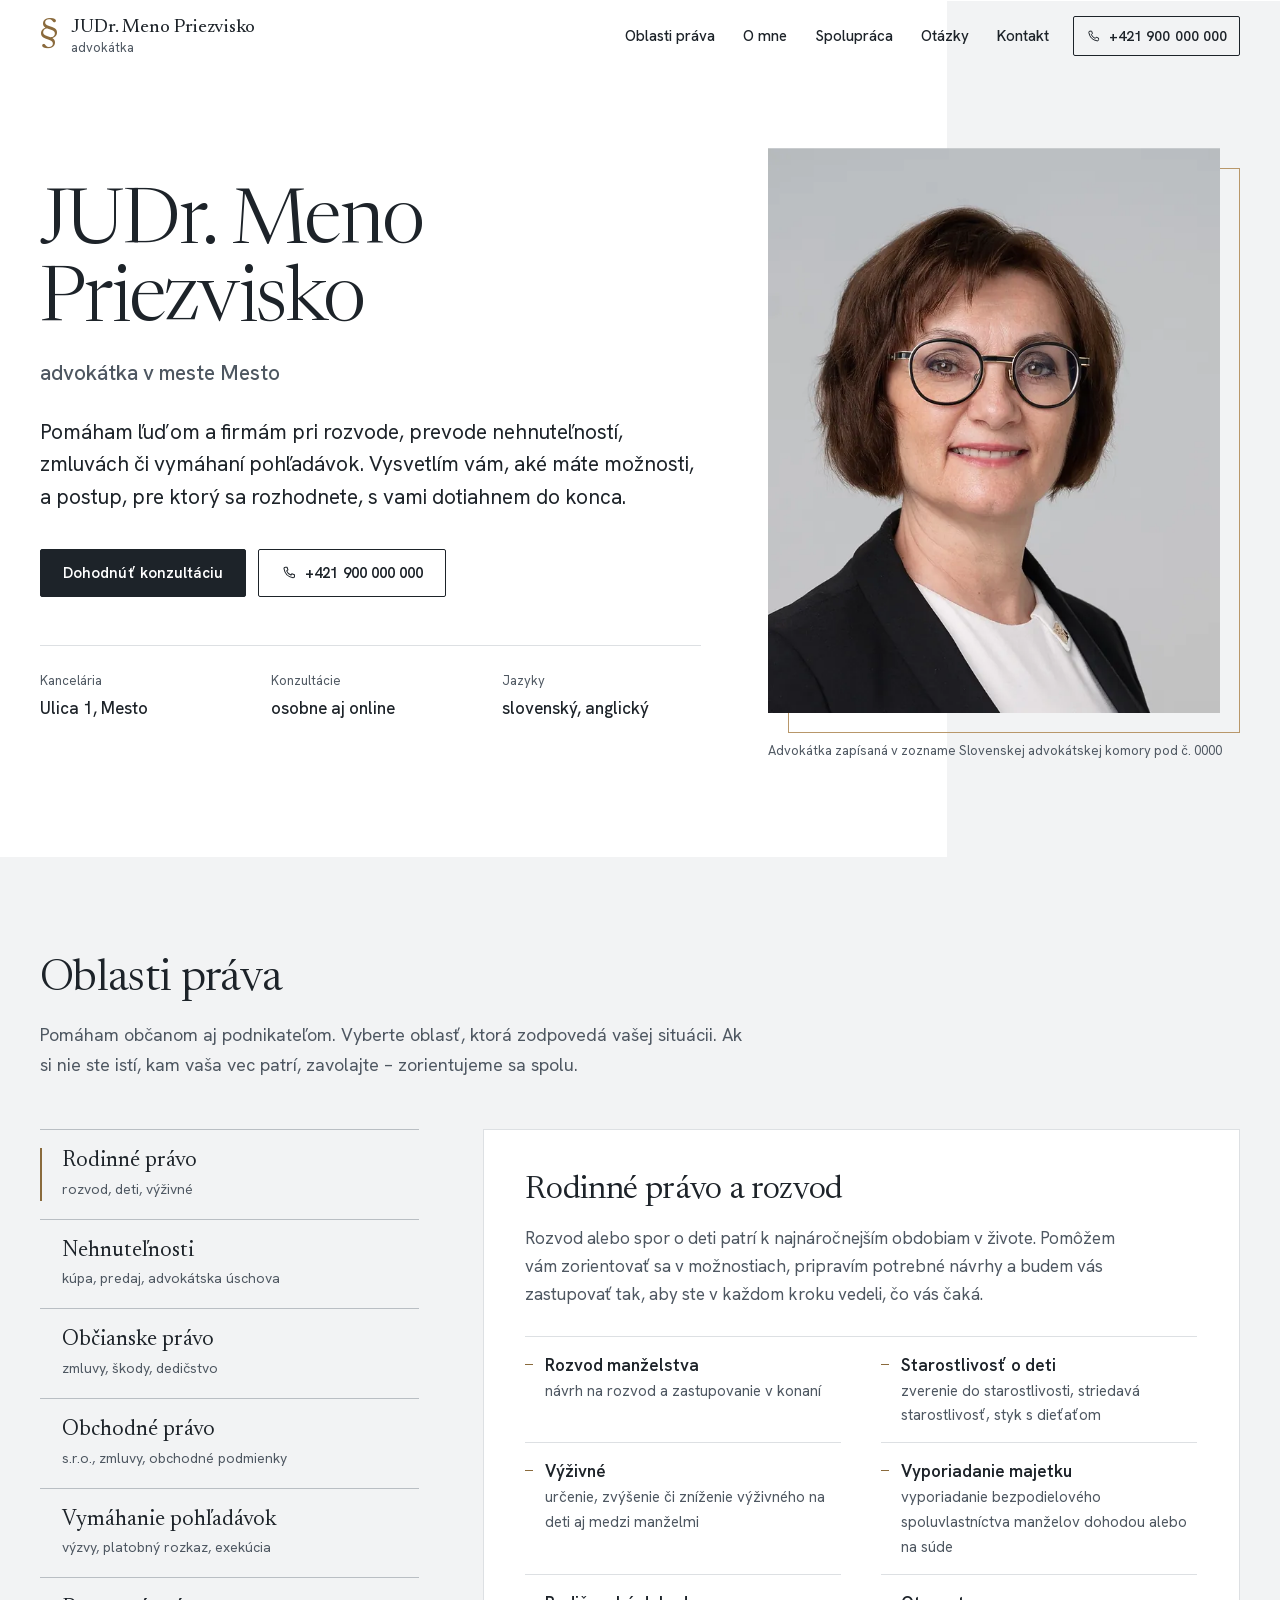
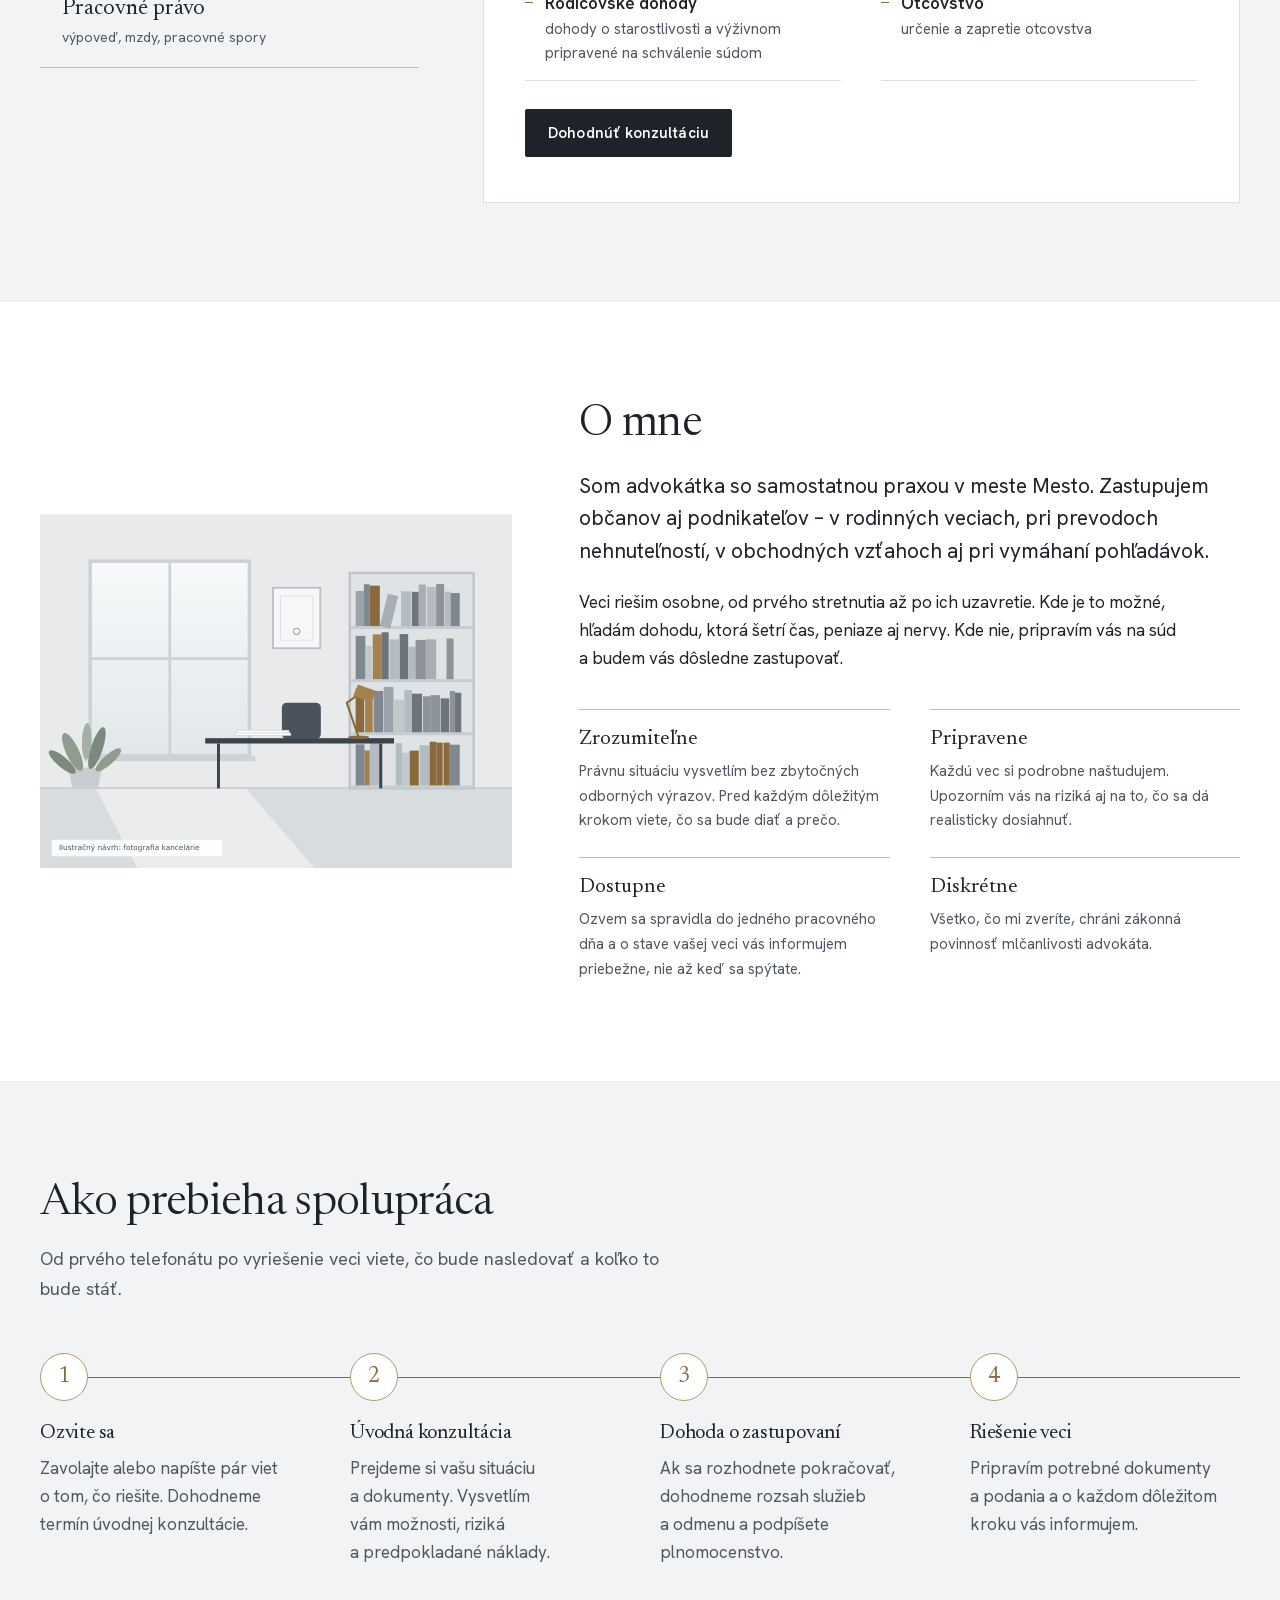
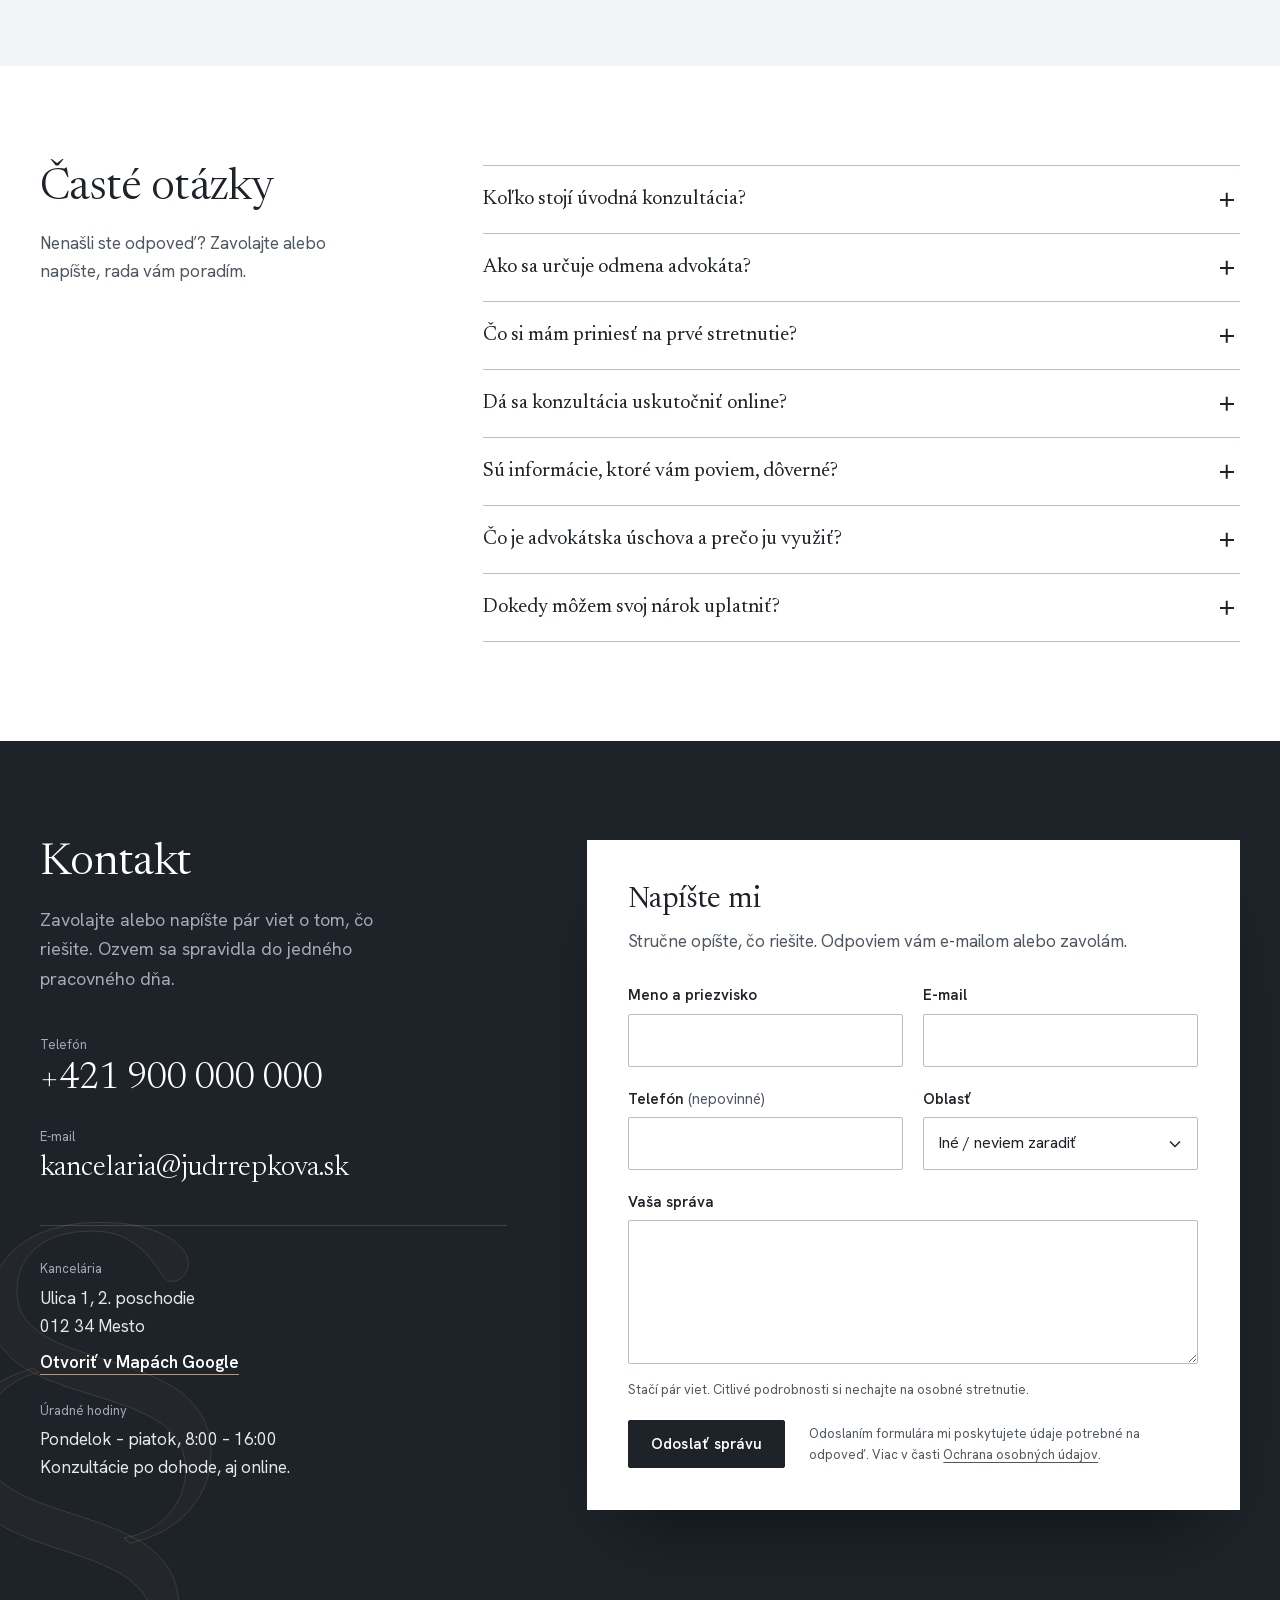
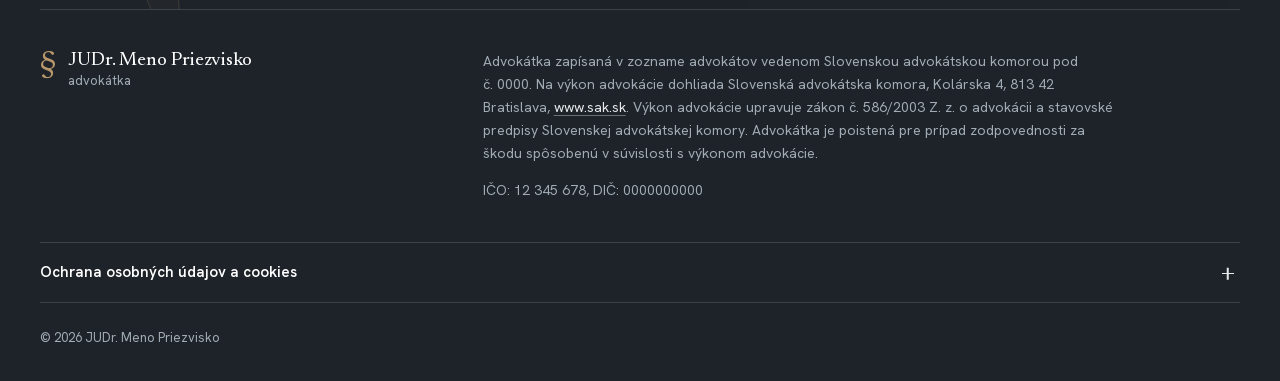
==== index.html @ 543c474c "Add files via upload" ====
<!doctype html>
<html lang="sk">
<head>
<meta charset="utf-8">
<meta name="viewport" content="width=device-width, initial-scale=1, viewport-fit=cover">

<!-- SEO: názov stránky v prehliadači a vo výsledkoch Google (do ~60 znakov) -->
<title>Advokátka Mesto – advokátska kancelária JUDr. Meno Priezvisko</title>
<!-- SEO: popis vo výsledkoch vyhľadávania (do ~155 znakov) -->
<meta name="description" content="Advokátka JUDr. Meno Priezvisko, Mesto: rodinné a občianske právo, nehnuteľnosti, obchodné a pracovné právo, vymáhanie pohľadávok. Konzultácie aj online.">
<meta name="robots" content="index, follow, max-image-preview:large">
<link rel="canonical" href="https://www.judrrepkova.sk/">

<!-- Zdieľanie na sociálnych sieťach -->
<meta property="og:type" content="website">
<meta property="og:locale" content="sk_SK">
<meta property="og:site_name" content="JUDr. Meno Priezvisko, advokátka">
<meta property="og:title" content="Advokátka Mesto – advokátska kancelária JUDr. Meno Priezvisko">
<meta property="og:description" content="Advokátka JUDr. Meno Priezvisko, Mesto: rodinné a občianske právo, nehnuteľnosti, obchodné a pracovné právo, vymáhanie pohľadávok. Konzultácie aj online.">
<meta property="og:url" content="https://www.judrrepkova.sk/">
<meta property="og:image" content="https://www.judrrepkova.sk/assets/img/og-image.jpg">
<meta property="og:image:width" content="1200">
<meta property="og:image:height" content="630">
<meta property="og:image:alt" content="JUDr. Meno Priezvisko, advokátka">
<meta name="twitter:card" content="summary_large_image">

<meta name="theme-color" content="#ffffff">
<link rel="icon" href="favicon.ico" sizes="32x32">
<link rel="icon" href="favicon.svg" type="image/svg+xml">
<link rel="apple-touch-icon" href="apple-touch-icon.png">
<link rel="manifest" href="site.webmanifest">
<link rel="preload" href="assets/fonts/newsreader-var.woff2" as="font" type="font/woff2" crossorigin>
<link rel="preload" href="assets/fonts/hanken-grotesk-var.woff2" as="font" type="font/woff2" crossorigin>
<link rel="stylesheet" href="assets/css/style.css?v=3">
<script>document.documentElement.classList.add('js');</script>
<!-- Meranie (Google Tag Manager) a súhlas s cookies – ID kontajnera sa nastavuje v assets/js/consent.js -->
<script src="assets/js/consent.js?v=3"></script>
<script type="application/ld+json">
{
  "@context": "https://schema.org",
  "@graph": [
    {
      "@type": "LegalService",
      "@id": "https://www.judrrepkova.sk/#kancelaria",
      "name": "Advokátska kancelária JUDr. Meno Priezvisko",
      "url": "https://www.judrrepkova.sk/",
      "image": "https://www.judrrepkova.sk/assets/img/advokatka-portret-960.jpg",
      "logo": "https://www.judrrepkova.sk/assets/img/icon-512.png",
      "telephone": "+421900000000",
      "email": "kancelaria@judrrepkova.sk",
      "address": {
        "@type": "PostalAddress",
        "streetAddress": "Ulica 1",
        "postalCode": "012 34",
        "addressLocality": "Mesto",
        "addressCountry": "SK"
      },
      "areaServed": {
        "@type": "City",
        "name": "Mesto"
      },
      "openingHoursSpecification": [
        {
          "@type": "OpeningHoursSpecification",
          "dayOfWeek": [
            "Monday",
            "Tuesday",
            "Wednesday",
            "Thursday",
            "Friday"
          ],
          "opens": "08:00",
          "closes": "16:00"
        }
      ],
      "knowsLanguage": [
        "sk",
        "en"
      ],
      "founder": {
        "@id": "https://www.judrrepkova.sk/#advokatka"
      },
      "hasOfferCatalog": {
        "@type": "OfferCatalog",
        "name": "Oblasti práva",
        "itemListElement": [
          {
            "@type": "Offer",
            "itemOffered": {
              "@type": "Service",
              "name": "Rodinné právo a rozvod",
              "url": "https://www.judrrepkova.sk/#rodinne-pravo",
              "description": "Rozvod, starostlivosť o deti, výživné a vyporiadanie spoločného majetku manželov."
            }
          },
          {
            "@type": "Offer",
            "itemOffered": {
              "@type": "Service",
              "name": "Nehnuteľnosti a prevod vlastníctva",
              "url": "https://www.judrrepkova.sk/#nehnutelnosti",
              "description": "Kúpne a darovacie zmluvy, advokátska úschova a vklad do katastra."
            }
          },
          {
            "@type": "Offer",
            "itemOffered": {
              "@type": "Service",
              "name": "Občianske právo a zmluvy",
              "url": "https://www.judrrepkova.sk/#obcianske-pravo",
              "description": "Zmluvy, náhrada škody, dedičstvo, spotrebiteľské a susedské spory."
            }
          },
          {
            "@type": "Offer",
            "itemOffered": {
              "@type": "Service",
              "name": "Obchodné právo a obchodné spoločnosti",
              "url": "https://www.judrrepkova.sk/#obchodne-pravo",
              "description": "Založenie a zmeny s.r.o., obchodné zmluvy a obchodné podmienky."
            }
          },
          {
            "@type": "Offer",
            "itemOffered": {
              "@type": "Service",
              "name": "Vymáhanie pohľadávok",
              "url": "https://www.judrrepkova.sk/#vymahanie-pohladavok",
              "description": "Predžalobné výzvy, platobný rozkaz, exekúcia a konkurz."
            }
          },
          {
            "@type": "Offer",
            "itemOffered": {
              "@type": "Service",
              "name": "Pracovné právo",
              "url": "https://www.judrrepkova.sk/#pracovne-pravo",
              "description": "Pracovné zmluvy, výpoveď, mzdové nároky a pracovné spory."
            }
          }
        ]
      }
    },
    {
      "@type": "Person",
      "@id": "https://www.judrrepkova.sk/#advokatka",
      "name": "Meno Priezvisko",
      "honorificPrefix": "JUDr.",
      "jobTitle": "advokátka",
      "image": "https://www.judrrepkova.sk/assets/img/advokatka-portret-960.jpg",
      "url": "https://www.judrrepkova.sk/#o-mne",
      "worksFor": {
        "@id": "https://www.judrrepkova.sk/#kancelaria"
      },
      "memberOf": {
        "@type": "Organization",
        "name": "Slovenská advokátska komora",
        "url": "https://www.sak.sk"
      }
    },
    {
      "@type": "WebSite",
      "@id": "https://www.judrrepkova.sk/#web",
      "url": "https://www.judrrepkova.sk/",
      "name": "JUDr. Meno Priezvisko, advokátka",
      "inLanguage": "sk-SK",
      "publisher": {
        "@id": "https://www.judrrepkova.sk/#kancelaria"
      }
    },
    {
      "@type": "WebPage",
      "@id": "https://www.judrrepkova.sk/#stranka",
      "url": "https://www.judrrepkova.sk/",
      "name": "Advokátka Mesto – advokátska kancelária JUDr. Meno Priezvisko",
      "description": "Advokátka JUDr. Meno Priezvisko, Mesto: rodinné a občianske právo, nehnuteľnosti, obchodné a pracovné právo, vymáhanie pohľadávok. Konzultácie aj online.",
      "isPartOf": {
        "@id": "https://www.judrrepkova.sk/#web"
      },
      "about": {
        "@id": "https://www.judrrepkova.sk/#kancelaria"
      },
      "primaryImageOfPage": "https://www.judrrepkova.sk/assets/img/advokatka-portret-960.jpg",
      "inLanguage": "sk-SK"
    },
    {
      "@type": "FAQPage",
      "@id": "https://www.judrrepkova.sk/#caste-otazky",
      "mainEntity": [
        {
          "@type": "Question",
          "name": "Koľko stojí úvodná konzultácia?",
          "acceptedAnswer": {
            "@type": "Answer",
            "text": "Cenu úvodnej konzultácie vám poviem vopred, keď budeme dohadovať termín. Aktuálne je to XX € za hodinu vrátane DPH."
          }
        },
        {
          "@type": "Question",
          "name": "Ako sa určuje odmena advokáta?",
          "acceptedAnswer": {
            "@type": "Answer",
            "text": "Odmenu dohodneme vopred: hodinovú, paušálnu alebo za jednotlivé úkony. Ak sa odmena nedohodne, určí sa podľa vyhlášky Ministerstva spravodlivosti SR č. 655/2004 Z. z. o odmenách a náhradách advokátov za poskytovanie právnych služieb."
          }
        },
        {
          "@type": "Question",
          "name": "Čo si mám priniesť na prvé stretnutie?",
          "acceptedAnswer": {
            "@type": "Answer",
            "text": "Všetky dokumenty, ktoré s vecou súvisia: zmluvy, korešpondenciu, rozhodnutia úradov či súdov a stručný prehľad udalostí. Ak ich máte elektronicky, môžete ich poslať aj vopred e-mailom."
          }
        },
        {
          "@type": "Question",
          "name": "Dá sa konzultácia uskutočniť online?",
          "acceptedAnswer": {
            "@type": "Answer",
            "text": "Áno. Konzultáciu môžeme absolvovať aj cez videohovor alebo telefonicky a dokumenty si vymeníme e-mailom."
          }
        },
        {
          "@type": "Question",
          "name": "Sú informácie, ktoré vám poviem, dôverné?",
          "acceptedAnswer": {
            "@type": "Answer",
            "text": "Áno. Advokát je zo zákona povinný zachovávať mlčanlivosť o všetkých skutočnostiach, o ktorých sa dozvie v súvislosti s poskytovaním právnych služieb."
          }
        },
        {
          "@type": "Question",
          "name": "Čo je advokátska úschova a prečo ju využiť?",
          "acceptedAnswer": {
            "@type": "Answer",
            "text": "Kupujúci zloží kúpnu cenu do úschovy u advokáta a predávajúcemu sa vyplatí až po splnení dohodnutých podmienok, typicky po zápise vlastníckeho práva do katastra. Chráni to kupujúceho aj predávajúceho."
          }
        },
        {
          "@type": "Question",
          "name": "Dokedy môžem svoj nárok uplatniť?",
          "acceptedAnswer": {
            "@type": "Answer",
            "text": "Nároky sa premlčujú a niektoré lehoty sú pomerne krátke. Ak riešite spor, konzultáciu neodkladajte. Posúdim, ktoré lehoty sa vás týkajú."
          }
        }
      ]
    }
  ]
}
</script>
</head>
<body>
<a class="skip-link" href="#obsah">Preskočiť na obsah</a>
<header class="site-header" data-header>
  <div class="container header__inner">
    <a class="brand" href="#uvod">
      <span class="brand__mark" aria-hidden="true">§</span>
      <span class="brand__text">
        <span class="brand__name">JUDr. Meno Priezvisko</span>
        <span class="brand__role">advokátka</span>
      </span>
    </a>
    <nav class="site-nav" id="site-nav" aria-label="Hlavná navigácia">
      <ul class="site-nav__list">
        <li><a class="site-nav__link" href="#oblasti-prava">Oblasti práva</a></li>
        <li><a class="site-nav__link" href="#o-mne">O mne</a></li>
        <li><a class="site-nav__link" href="#spolupraca">Spolupráca</a></li>
        <li><a class="site-nav__link" href="#caste-otazky">Otázky</a></li>
        <li><a class="site-nav__link" href="#kontakt">Kontakt</a></li>
      </ul>
      <span class="site-nav__indicator" aria-hidden="true"></span>
      <a class="btn btn--primary btn--block site-nav__cta" href="#formular" data-cta="menu-konzultacia">Dohodnúť konzultáciu</a>
    </nav>
    <div class="header__actions">
      <a class="btn btn--outline btn--small header__phone" href="tel:+421900000000" data-cta="hlavicka-telefon"><svg viewBox="0 0 24 24" aria-hidden="true" focusable="false"><path d="M6.6 3.5h2.6l1.4 4-2 1.4a11.6 11.6 0 0 0 6.5 6.5l1.4-2 4 1.4v2.6a2 2 0 0 1-2.2 2A16.6 16.6 0 0 1 4.6 5.7a2 2 0 0 1 2-2.2Z" fill="none" stroke="currentColor" stroke-width="1.6" stroke-linejoin="round"/></svg><span class="header__phone-number">+421 900 000 000</span></a>
      <button class="nav-toggle" type="button" aria-expanded="false" aria-controls="site-nav"><span class="nav-toggle__bars" aria-hidden="true"></span>Menu</button>
    </div>
  </div>
  <div class="progress" aria-hidden="true"><span class="progress__bar"></span></div>
</header>

<main id="obsah">
<section class="hero" id="uvod" aria-labelledby="hero-nadpis">
  <div class="container hero__grid">
    <div class="hero__text">
      <h1 class="hero__title" id="hero-nadpis">
        <span class="hero__name"><span>JUDr. Meno Priezvisko</span></span>
        <span class="hero__role">advokátka v&nbsp;meste Mesto</span>
      </h1>
      <p class="hero__lead">Pomáham ľuďom a&nbsp;firmám pri rozvode, prevode nehnuteľností, zmluvách či vymáhaní pohľadávok. Vysvetlím vám, aké máte možnosti, a&nbsp;postup, pre ktorý sa rozhodnete, s&nbsp;vami dotiahnem do konca.</p>
      <div class="hero__actions">
        <a class="btn btn--primary" href="#formular" data-cta="uvod-konzultacia">Dohodnúť konzultáciu</a>
        <a class="btn btn--outline" href="tel:+421900000000" data-cta="uvod-telefon"><svg viewBox="0 0 24 24" aria-hidden="true" focusable="false"><path d="M6.6 3.5h2.6l1.4 4-2 1.4a11.6 11.6 0 0 0 6.5 6.5l1.4-2 4 1.4v2.6a2 2 0 0 1-2.2 2A16.6 16.6 0 0 1 4.6 5.7a2 2 0 0 1 2-2.2Z" fill="none" stroke="currentColor" stroke-width="1.6" stroke-linejoin="round"/></svg>+421 900 000 000</a>
      </div>
      <dl class="facts">
        <div><dt>Kancelária</dt><dd>Ulica 1, Mesto</dd></div>
        <div><dt>Konzultácie</dt><dd>osobne aj online</dd></div>
        <div><dt>Jazyky</dt><dd>slovenský, anglický</dd></div>
      </dl>
    </div>
    <figure class="portrait">
      <div class="portrait__frame">
        <picture>
          <source type="image/webp" srcset="assets/img/advokatka-portret-640.webp 640w, assets/img/advokatka-portret-960.webp 960w, assets/img/advokatka-portret-1280.webp 1280w" sizes="(min-width: 60em) 30rem, (min-width: 30em) 26rem, 92vw">
          <img src="assets/img/advokatka-portret-960.jpg" srcset="assets/img/advokatka-portret-640.jpg 640w, assets/img/advokatka-portret-960.jpg 960w" sizes="(min-width: 60em) 30rem, (min-width: 30em) 26rem, 92vw" width="960" height="1200" alt="JUDr. Meno Priezvisko, advokátka" fetchpriority="high" decoding="async">
        </picture>
      </div>
      <figcaption>Advokátka zapísaná v&nbsp;zozname Slovenskej advokátskej komory pod č.&nbsp;0000</figcaption>
    </figure>
  </div>
</section>

<section class="section section--mist" id="oblasti-prava" aria-labelledby="oblasti-nadpis">
  <div class="container">
    <div class="section__head">
      <h2 id="oblasti-nadpis">Oblasti práva</h2>
      <p>Pomáham občanom aj podnikateľom. Vyberte oblasť, ktorá zodpovedá vašej situácii. Ak si nie ste istí, kam vaša vec patrí, zavolajte&nbsp;– zorientujeme sa spolu.</p>
    </div>
    <div class="areas" data-tabs>
      <ul class="areas__nav" data-tablist>
          <li><button class="areas__tab" type="button" data-tab="rodinne-pravo" aria-selected="true"><span class="areas__tab-name">Rodinné právo</span><span class="areas__tab-desc">rozvod, deti, výživné</span></button></li>
          <li><button class="areas__tab" type="button" data-tab="nehnutelnosti" aria-selected="false"><span class="areas__tab-name">Nehnuteľnosti</span><span class="areas__tab-desc">kúpa, predaj, advokátska úschova</span></button></li>
          <li><button class="areas__tab" type="button" data-tab="obcianske-pravo" aria-selected="false"><span class="areas__tab-name">Občianske právo</span><span class="areas__tab-desc">zmluvy, škody, dedičstvo</span></button></li>
          <li><button class="areas__tab" type="button" data-tab="obchodne-pravo" aria-selected="false"><span class="areas__tab-name">Obchodné právo</span><span class="areas__tab-desc">s.r.o., zmluvy, obchodné podmienky</span></button></li>
          <li><button class="areas__tab" type="button" data-tab="vymahanie-pohladavok" aria-selected="false"><span class="areas__tab-name">Vymáhanie pohľadávok</span><span class="areas__tab-desc">výzvy, platobný rozkaz, exekúcia</span></button></li>
          <li><button class="areas__tab" type="button" data-tab="pracovne-pravo" aria-selected="false"><span class="areas__tab-name">Pracovné právo</span><span class="areas__tab-desc">výpoveď, mzdy, pracovné spory</span></button></li>
      </ul>
      <div class="areas__panels">
        <article class="area-panel is-active" id="rodinne-pravo">
          <h3 class="area-panel__title">Rodinné právo a rozvod</h3>
          <p class="area-panel__lead">Rozvod alebo spor o&nbsp;deti patrí k&nbsp;najnáročnejším obdobiam v&nbsp;živote. Pomôžem vám zorientovať sa v&nbsp;možnostiach, pripravím potrebné návrhy a&nbsp;budem vás zastupovať tak, aby ste v&nbsp;každom kroku vedeli, čo vás čaká.</p>
          <ul class="services">
              <li><strong>Rozvod manželstva</strong><span>návrh na rozvod a&nbsp;zastupovanie v&nbsp;konaní</span></li>
              <li><strong>Starostlivosť o&nbsp;deti</strong><span>zverenie do starostlivosti, striedavá starostlivosť, styk s&nbsp;dieťaťom</span></li>
              <li><strong>Výživné</strong><span>určenie, zvýšenie či zníženie výživného na deti aj medzi manželmi</span></li>
              <li><strong>Vyporiadanie majetku</strong><span>vyporiadanie bezpodielového spoluvlastníctva manželov dohodou alebo na súde</span></li>
              <li><strong>Rodičovské dohody</strong><span>dohody o&nbsp;starostlivosti a&nbsp;výživnom pripravené na schválenie súdom</span></li>
              <li><strong>Otcovstvo</strong><span>určenie a&nbsp;zapretie otcovstva</span></li>
          </ul>
          <a class="btn btn--primary area-panel__cta" href="#formular" data-oblast="rodinne-pravo">Dohodnúť konzultáciu</a>
        </article>
        <article class="area-panel" id="nehnutelnosti">
          <h3 class="area-panel__title">Nehnuteľnosti a prevod vlastníctva</h3>
          <p class="area-panel__lead">Kúpa či predaj bytu, domu alebo pozemku býva najväčšou transakciou v&nbsp;živote. Pripravím zmluvy, preverím právny stav nehnuteľnosti a&nbsp;zabezpečím, aby peniaze aj vlastníctvo prešli bezpečne.</p>
          <ul class="services">
              <li><strong>Kúpne a&nbsp;darovacie zmluvy</strong><span>byty, domy, pozemky aj podiely na nehnuteľnostiach</span></li>
              <li><strong>Autorizácia zmlúv</strong><span>autorizácia zmluvy o&nbsp;prevode nehnuteľnosti advokátom</span></li>
              <li><strong>Advokátska úschova</strong><span>vyplatenie kúpnej ceny až po splnení dohodnutých podmienok</span></li>
              <li><strong>Návrh na vklad</strong><span>príprava a&nbsp;podanie návrhu na vklad do katastra nehnuteľností</span></li>
              <li><strong>Nájom</strong><span>nájomné zmluvy a&nbsp;spory z&nbsp;nájmu bytov a&nbsp;nebytových priestorov</span></li>
              <li><strong>Spoluvlastníctvo a&nbsp;vecné bremená</strong><span>vyporiadanie spoluvlastníctva, vecné bremená, susedské spory</span></li>
          </ul>
          <a class="btn btn--primary area-panel__cta" href="#formular" data-oblast="nehnutelnosti">Dohodnúť konzultáciu</a>
        </article>
        <article class="area-panel" id="obcianske-pravo">
          <h3 class="area-panel__title">Občianske právo a zmluvy</h3>
          <p class="area-panel__lead">Zmluvy, škody, nevrátené pôžičky či spory so susedmi sú bežné situácie, ktoré sa bez správneho postupu ľahko skomplikujú. Pomôžem vám ich vyriešiť dohodou alebo pred súdom.</p>
          <ul class="services">
              <li><strong>Zmluvy</strong><span>príprava a&nbsp;kontrola zmlúv, dohôd a&nbsp;uznaní dlhu</span></li>
              <li><strong>Náhrada škody</strong><span>uplatnenie náhrady škody a&nbsp;nemajetkovej ujmy</span></li>
              <li><strong>Spotrebiteľské spory</strong><span>reklamácie, neprijateľné zmluvné podmienky, spory s&nbsp;predajcami</span></li>
              <li><strong>Dedičstvo</strong><span>zastupovanie v&nbsp;dedičskom konaní a&nbsp;príprava závetu</span></li>
              <li><strong>Susedské spory</strong><span>ochrana vlastníctva, obťažovanie susedmi, užívanie pozemkov</span></li>
              <li><strong>Súdne konania</strong><span>žaloby, odvolania a&nbsp;zastupovanie v&nbsp;civilnom konaní</span></li>
          </ul>
          <a class="btn btn--primary area-panel__cta" href="#formular" data-oblast="obcianske-pravo">Dohodnúť konzultáciu</a>
        </article>
        <article class="area-panel" id="obchodne-pravo">
          <h3 class="area-panel__title">Obchodné právo a obchodné spoločnosti</h3>
          <p class="area-panel__lead">Podnikateľom a&nbsp;obchodným spoločnostiam poskytujem priebežný právny servis aj jednorazovú pomoc: od založenia firmy cez zmluvy s&nbsp;obchodnými partnermi až po riešenie sporov.</p>
          <ul class="services">
              <li><strong>Založenie spoločnosti</strong><span>založenie s.r.o. a&nbsp;zápis do obchodného registra</span></li>
              <li><strong>Zmeny v&nbsp;spoločnosti</strong><span>prevod obchodného podielu, zmena konateľov, spoločníkov a&nbsp;sídla</span></li>
              <li><strong>Obchodné zmluvy</strong><span>zmluvy s&nbsp;dodávateľmi a&nbsp;odberateľmi, rámcové a&nbsp;licenčné zmluvy</span></li>
              <li><strong>Obchodné podmienky</strong><span>všeobecné obchodné podmienky vrátane podmienok pre e-shopy</span></li>
              <li><strong>Register partnerov verejného sektora</strong><span>zápis a&nbsp;overovanie údajov ako oprávnená osoba</span></li>
              <li><strong>Korporátne dokumenty</strong><span>spoločenské zmluvy, rozhodnutia valného zhromaždenia</span></li>
          </ul>
          <a class="btn btn--primary area-panel__cta" href="#formular" data-oblast="obchodne-pravo">Dohodnúť konzultáciu</a>
        </article>
        <article class="area-panel" id="vymahanie-pohladavok">
          <h3 class="area-panel__title">Vymáhanie pohľadávok</h3>
          <p class="area-panel__lead">Nezaplatená faktúra alebo nevrátená pôžička nemusí skončiť stratou. Navrhnem postup, ktorý zodpovedá výške pohľadávky aj situácii dlžníka, a&nbsp;povediem ho od výzvy až po exekúciu.</p>
          <ul class="services">
              <li><strong>Predžalobná výzva</strong><span>písomná výzva na zaplatenie a&nbsp;rokovanie s&nbsp;dlžníkom</span></li>
              <li><strong>Platobný rozkaz a&nbsp;žaloba</strong><span>návrh na začatie konania a&nbsp;zastupovanie pred súdom</span></li>
              <li><strong>Exekúcia</strong><span>návrh na vykonanie exekúcie a&nbsp;komunikácia so súdnym exekútorom</span></li>
              <li><strong>Konkurz a&nbsp;reštrukturalizácia</strong><span>prihlásenie pohľadávky a&nbsp;zastupovanie veriteľa</span></li>
              <li><strong>Dohody o&nbsp;splátkach</strong><span>uznanie dlhu a&nbsp;splátkový kalendár</span></li>
              <li><strong>Zabezpečenie pohľadávok</strong><span>zmluvné pokuty, záložné právo, ručenie</span></li>
          </ul>
          <a class="btn btn--primary area-panel__cta" href="#formular" data-oblast="vymahanie-pohladavok">Dohodnúť konzultáciu</a>
        </article>
        <article class="area-panel" id="pracovne-pravo">
          <h3 class="area-panel__title">Pracovné právo</h3>
          <p class="area-panel__lead">Pomáham zamestnancom aj zamestnávateľom: pri nastavení pracovných zmlúv a&nbsp;vnútorných predpisov, pri skončení pracovného pomeru aj v&nbsp;pracovnoprávnych sporoch.</p>
          <ul class="services">
              <li><strong>Pracovné zmluvy</strong><span>pracovné zmluvy, dohody a&nbsp;vnútorné predpisy zamestnávateľa</span></li>
              <li><strong>Skončenie pracovného pomeru</strong><span>výpoveď, dohoda a&nbsp;okamžité skončenie</span></li>
              <li><strong>Neplatné skončenie</strong><span>spory o&nbsp;neplatnosť skončenia pracovného pomeru</span></li>
              <li><strong>Mzdové nároky</strong><span>mzda, odstupné, odchodné a&nbsp;náhrady</span></li>
              <li><strong>Konkurenčná doložka</strong><span>zákaz konkurencie a&nbsp;ochrana obchodného tajomstva</span></li>
              <li><strong>Pracovné úrazy</strong><span>náhrada škody pri pracovnom úraze a&nbsp;chorobe z&nbsp;povolania</span></li>
          </ul>
          <a class="btn btn--primary area-panel__cta" href="#formular" data-oblast="pracovne-pravo">Dohodnúť konzultáciu</a>
        </article>
      </div>
    </div>
  </div>
</section>

<section class="section" id="o-mne" aria-labelledby="o-mne-nadpis">
  <div class="container about">
    <figure class="about__media">
      <img src="assets/img/navrh-kancelaria.svg" width="1600" height="1200" alt="Ilustračný návrh – interiér advokátskej kancelárie" loading="lazy" decoding="async">
    </figure>
    <div class="about__text">
      <h2 id="o-mne-nadpis">O mne</h2>
      <p class="about__lead">Som advokátka so samostatnou praxou v&nbsp;meste Mesto. Zastupujem občanov aj podnikateľov&nbsp;– v&nbsp;rodinných veciach, pri prevodoch nehnuteľností, v&nbsp;obchodných vzťahoch aj pri vymáhaní pohľadávok.</p>
      <p>Veci riešim osobne, od prvého stretnutia až po ich uzavretie. Kde je to možné, hľadám dohodu, ktorá šetrí čas, peniaze aj nervy. Kde nie, pripravím vás na súd a&nbsp;budem vás dôsledne zastupovať.</p>
      <dl class="principles">
          <div><dt>Zrozumiteľne</dt><dd>Právnu situáciu vysvetlím bez zbytočných odborných výrazov. Pred každým dôležitým krokom viete, čo sa bude diať a&nbsp;prečo.</dd></div>
          <div><dt>Pripravene</dt><dd>Každú vec si podrobne naštudujem. Upozorním vás na riziká aj na to, čo sa dá realisticky dosiahnuť.</dd></div>
          <div><dt>Dostupne</dt><dd>Ozvem sa spravidla do jedného pracovného dňa a&nbsp;o&nbsp;stave vašej veci vás informujem priebežne, nie až keď sa spýtate.</dd></div>
          <div><dt>Diskrétne</dt><dd>Všetko, čo mi zveríte, chráni zákonná povinnosť mlčanlivosti advokáta.</dd></div>
      </dl>
    </div>
  </div>
</section>

<section class="section section--mist" id="spolupraca" aria-labelledby="spolupraca-nadpis">
  <div class="container">
    <div class="section__head">
      <h2 id="spolupraca-nadpis">Ako prebieha spolupráca</h2>
      <p>Od prvého telefonátu po vyriešenie veci viete, čo bude nasledovať a&nbsp;koľko to bude stáť.</p>
    </div>
    <ol class="steps">
      <li class="step">
        <h3 class="step__title">Ozvite sa</h3>
        <p>Zavolajte alebo napíšte pár viet o&nbsp;tom, čo riešite. Dohodneme termín úvodnej konzultácie.</p>
      </li>
      <li class="step">
        <h3 class="step__title">Úvodná konzultácia</h3>
        <p>Prejdeme si vašu situáciu a&nbsp;dokumenty. Vysvetlím vám možnosti, riziká a&nbsp;predpokladané náklady.</p>
      </li>
      <li class="step">
        <h3 class="step__title">Dohoda o&nbsp;zastupovaní</h3>
        <p>Ak sa rozhodnete pokračovať, dohodneme rozsah služieb a&nbsp;odmenu a&nbsp;podpíšete plnomocenstvo.</p>
      </li>
      <li class="step">
        <h3 class="step__title">Riešenie veci</h3>
        <p>Pripravím potrebné dokumenty a&nbsp;podania a&nbsp;o&nbsp;každom dôležitom kroku vás informujem.</p>
      </li>
    </ol>
  </div>
</section>

<section class="section" id="caste-otazky" aria-labelledby="otazky-nadpis">
  <div class="container side-head">
    <div class="side-head__title">
      <h2 id="otazky-nadpis">Časté otázky</h2>
      <p>Nenašli ste odpoveď? Zavolajte alebo napíšte, rada vám poradím.</p>
    </div>
    <div class="faq">
      <details class="faq__item">
        <summary class="faq__q">Koľko stojí úvodná konzultácia?</summary>
        <div class="faq__a"><p>Cenu úvodnej konzultácie vám poviem vopred, keď budeme dohadovať termín. Aktuálne je to XX&nbsp;€ za hodinu vrátane DPH.</p></div>
      </details>
      <details class="faq__item">
        <summary class="faq__q">Ako sa určuje odmena advokáta?</summary>
        <div class="faq__a"><p>Odmenu dohodneme vopred: hodinovú, paušálnu alebo za jednotlivé úkony. Ak sa odmena nedohodne, určí sa podľa vyhlášky Ministerstva spravodlivosti SR č.&nbsp;655/2004 Z.&nbsp;z. o&nbsp;odmenách a&nbsp;náhradách advokátov za poskytovanie právnych služieb.</p></div>
      </details>
      <details class="faq__item">
        <summary class="faq__q">Čo si mám priniesť na prvé stretnutie?</summary>
        <div class="faq__a"><p>Všetky dokumenty, ktoré s&nbsp;vecou súvisia: zmluvy, korešpondenciu, rozhodnutia úradov či súdov a&nbsp;stručný prehľad udalostí. Ak ich máte elektronicky, môžete ich poslať aj vopred e-mailom.</p></div>
      </details>
      <details class="faq__item">
        <summary class="faq__q">Dá sa konzultácia uskutočniť online?</summary>
        <div class="faq__a"><p>Áno. Konzultáciu môžeme absolvovať aj cez videohovor alebo telefonicky a&nbsp;dokumenty si vymeníme e-mailom.</p></div>
      </details>
      <details class="faq__item">
        <summary class="faq__q">Sú informácie, ktoré vám poviem, dôverné?</summary>
        <div class="faq__a"><p>Áno. Advokát je zo zákona povinný zachovávať mlčanlivosť o&nbsp;všetkých skutočnostiach, o&nbsp;ktorých sa dozvie v&nbsp;súvislosti s&nbsp;poskytovaním právnych služieb.</p></div>
      </details>
      <details class="faq__item">
        <summary class="faq__q">Čo je advokátska úschova a&nbsp;prečo ju využiť?</summary>
        <div class="faq__a"><p>Kupujúci zloží kúpnu cenu do úschovy u&nbsp;advokáta a&nbsp;predávajúcemu sa vyplatí až po splnení dohodnutých podmienok, typicky po zápise vlastníckeho práva do katastra. Chráni to kupujúceho aj predávajúceho.</p></div>
      </details>
      <details class="faq__item">
        <summary class="faq__q">Dokedy môžem svoj nárok uplatniť?</summary>
        <div class="faq__a"><p>Nároky sa premlčujú a&nbsp;niektoré lehoty sú pomerne krátke. Ak riešite spor, konzultáciu neodkladajte. Posúdim, ktoré lehoty sa vás týkajú.</p></div>
      </details>
    </div>
  </div>
</section>

<section class="contact" id="kontakt" aria-labelledby="kontakt-nadpis">
  <div class="container contact__grid">
    <div class="contact__info">
      <h2 id="kontakt-nadpis">Kontakt</h2>
      <p class="contact__lead">Zavolajte alebo napíšte pár viet o&nbsp;tom, čo riešite. Ozvem sa spravidla do jedného pracovného dňa.</p>
      <ul class="contact__channels">
        <li><span class="contact__label">Telefón</span><a class="contact__big" href="tel:+421900000000" data-cta="kontakt-telefon">+421 900 000 000</a></li>
        <li><span class="contact__label">E-mail</span><a class="contact__big contact__big--email" href="mailto:kancelaria@judrrepkova.sk" data-cta="kontakt-email">kancelaria@judrrepkova.sk</a></li>
      </ul>
      <dl class="contact__list">
        <div>
          <dt>Kancelária</dt>
          <dd>
            <address>Ulica 1, 2. poschodie<br>012 34 Mesto</address>
            <a class="text-link" href="https://www.google.com/maps/search/?api=1&amp;query=Ulica+1,+012+34+Mesto" rel="noopener" target="_blank">Otvoriť v&nbsp;Mapách Google</a>
          </dd>
        </div>
        <div>
          <dt>Úradné hodiny</dt>
          <dd>Pondelok&nbsp;– piatok, 8:00&nbsp;– 16:00<br>Konzultácie po dohode, aj online.</dd>
        </div>
      </dl>
    </div>

    <div class="form-card" id="formular">
      <div class="form-success" id="odoslane" tabindex="-1">
        <svg class="form-success__icon" viewBox="0 0 52 52" aria-hidden="true"><circle cx="26" cy="26" r="24"/><path d="M15 27.5l7.5 7.5L37.5 19"/></svg>
        <h3 class="form-card__title">Ďakujem, správa je odoslaná</h3>
        <p>Ozvem sa vám spravidla do jedného pracovného dňa. Ak je vec naliehavá, zavolajte na <a href="tel:+421900000000" data-cta="potvrdenie-telefon">+421 900 000 000</a>.</p>
        <button class="text-link form-success__again" type="button" data-form-again>Napísať ďalšiu správu</button>
      </div>
      <div class="form-wrap">
        <h3 class="form-card__title">Napíšte mi</h3>
        <p class="form-card__intro">Stručne opíšte, čo riešite. Odpoviem vám e-mailom alebo zavolám.</p>
        <p class="form-error" role="alert" hidden>Správu sa nepodarilo odoslať. Skúste to, prosím, znova alebo mi napíšte priamo na <a href="mailto:kancelaria@judrrepkova.sk">kancelaria@judrrepkova.sk</a>.</p>
        <!-- Formulár odosiela služba Web3Forms (web3forms.com). ACCESS KEY získate zadarmo na web3forms.com zadaním e-mailu, kam majú správy chodiť. -->
        <form class="form" action="https://api.web3forms.com/submit" method="post" data-form="kontakt">
          <input type="hidden" name="access_key" value="VLOZTE-ACCESS-KEY-Z-WEB3FORMS">
          <input type="hidden" name="subject" value="Nová správa z webu">
          <input type="hidden" name="from_name" value="Web JUDr. Meno Priezvisko">
          <input type="hidden" name="redirect" value="https://www.judrrepkova.sk/#odoslane">
          <div class="form__row form__row--2">
            <div class="field">
              <label for="f-meno">Meno a priezvisko</label>
              <input id="f-meno" name="Meno" type="text" autocomplete="name" required maxlength="120">
            </div>
            <div class="field">
              <label for="f-email">E-mail</label>
              <input id="f-email" name="email" type="email" autocomplete="email" required maxlength="200">
            </div>
          </div>
          <div class="form__row form__row--2">
            <div class="field">
              <label for="f-telefon">Telefón <span class="field__optional">(nepovinné)</span></label>
              <input id="f-telefon" name="Telefón" type="tel" autocomplete="tel" maxlength="40">
            </div>
            <div class="field">
              <label for="f-oblast">Oblasť</label>
              <select id="f-oblast" name="Oblasť">
                <option value="Rodinné právo" data-slug="rodinne-pravo">Rodinné právo</option>
                <option value="Nehnuteľnosti" data-slug="nehnutelnosti">Nehnuteľnosti</option>
                <option value="Občianske právo" data-slug="obcianske-pravo">Občianske právo</option>
                <option value="Obchodné právo" data-slug="obchodne-pravo">Obchodné právo</option>
                <option value="Vymáhanie pohľadávok" data-slug="vymahanie-pohladavok">Vymáhanie pohľadávok</option>
                <option value="Pracovné právo" data-slug="pracovne-pravo">Pracovné právo</option>
                <option value="Iné / neviem zaradiť" data-slug="ine" selected>Iné / neviem zaradiť</option>
              </select>
            </div>
          </div>
          <div class="field">
            <label for="f-sprava">Vaša správa</label>
            <textarea id="f-sprava" name="Správa" required minlength="10" maxlength="5000" aria-describedby="f-sprava-tip"></textarea>
            <p class="field__hint" id="f-sprava-tip">Stačí pár viet. Citlivé podrobnosti si nechajte na osobné stretnutie.</p>
          </div>
          <div class="form__hp" aria-hidden="true">
            <label for="f-botcheck">Toto pole nevypĺňajte</label>
            <input id="f-botcheck" name="botcheck" type="checkbox" tabindex="-1">
          </div>
          <input type="hidden" name="utm_source">
          <input type="hidden" name="utm_medium">
          <input type="hidden" name="utm_campaign">
          <input type="hidden" name="utm_term">
          <input type="hidden" name="utm_content">
          <input type="hidden" name="gclid">
          <div class="form__submit">
            <button class="btn btn--primary" type="submit">Odoslať správu</button>
            <p class="form__note">Odoslaním formulára mi poskytujete údaje potrebné na odpoveď. Viac v&nbsp;časti <a href="#ochrana-osobnych-udajov">Ochrana osobných údajov</a>.</p>
          </div>
        </form>
      </div>
    </div>
  </div>
</section>
</main>

<footer class="site-footer">
  <div class="container">
    <div class="footer__top">
      <div class="footer__brand">
        <span class="brand__mark" aria-hidden="true">§</span>
        <span class="brand__text">
          <span class="brand__name">JUDr. Meno Priezvisko</span>
          <span class="brand__role">advokátka</span>
        </span>
      </div>
      <div class="footer__legal">
        <p>Advokátka zapísaná v&nbsp;zozname advokátov vedenom Slovenskou advokátskou komorou pod č.&nbsp;0000. Na výkon advokácie dohliada Slovenská advokátska komora, Kolárska 4, 813&nbsp;42 Bratislava, <a href="https://www.sak.sk" rel="noopener">www.sak.sk</a>. Výkon advokácie upravuje zákon č.&nbsp;586/2003 Z.&nbsp;z. o&nbsp;advokácii a&nbsp;stavovské predpisy Slovenskej advokátskej komory. Advokátka je poistená pre prípad zodpovednosti za škodu spôsobenú v&nbsp;súvislosti s&nbsp;výkonom advokácie.</p>
        <p>IČO: 12 345 678, DIČ: 0000000000</p>
      </div>
    </div>
    <details class="privacy" id="ochrana-osobnych-udajov">
      <summary class="privacy__summary"><h2 class="privacy__title">Ochrana osobných údajov a&nbsp;cookies</h2></summary>
      <!-- VZOR: text pred zverejnením skontrolujte a doplňte podľa skutočného spracúvania údajov. -->
      <div class="privacy__body">
        <p>Spracúvanie osobných údajov sa riadi nariadením (EÚ) 2016/679 (GDPR) a&nbsp;zákonom č.&nbsp;18/2018 Z.&nbsp;z. o&nbsp;ochrane osobných údajov.</p>

        <h3>Prevádzkovateľ</h3>
        <p>JUDr. Meno Priezvisko, advokátka, so sídlom Ulica 1, 012 34 Mesto, IČO: 12 345 678, zapísaná v&nbsp;zozname advokátov vedenom Slovenskou advokátskou komorou pod č.&nbsp;0000. Kontakt: <a href="mailto:kancelaria@judrrepkova.sk">kancelaria@judrrepkova.sk</a>, +421 900 000 000.</p>

        <h3>Aké údaje spracúvam a prečo</h3>
        <div class="table-scroll">
          <table>
            <thead>
              <tr><th scope="col">Účel</th><th scope="col">Údaje</th><th scope="col">Právny základ</th><th scope="col">Ako dlho</th></tr>
            </thead>
            <tbody>
              <tr>
                <td>Odpoveď na otázku z&nbsp;formulára, e-mailu alebo telefonátu</td>
                <td>meno, e-mail, telefón, obsah správy</td>
                <td>opatrenia pred uzavretím zmluvy na vašu žiadosť a&nbsp;oprávnený záujem odpovedať na otázky (čl. 6 ods. 1 písm. b) a&nbsp;f) GDPR)</td>
                <td>najviac 12 mesiacov od poslednej komunikácie, ak nedôjde k&nbsp;uzavretiu zmluvy</td>
              </tr>
              <tr>
                <td>Poskytovanie právnych služieb</td>
                <td>identifikačné a&nbsp;kontaktné údaje a&nbsp;údaje potrebné na vybavenie veci</td>
                <td>plnenie zmluvy a&nbsp;zákonných povinností advokáta (čl. 6 ods. 1 písm. b) a&nbsp;c) GDPR), najmä podľa zákona č.&nbsp;586/2003 Z.&nbsp;z. o&nbsp;advokácii a&nbsp;zákona č.&nbsp;297/2008 Z.&nbsp;z. o&nbsp;ochrane pred legalizáciou príjmov z&nbsp;trestnej činnosti</td>
                <td>počas zastupovania a&nbsp;potom po dobu, ktorú určujú právne a&nbsp;stavovské predpisy</td>
              </tr>
              <tr>
                <td>Účtovníctvo</td>
                <td>fakturačné údaje</td>
                <td>zákonná povinnosť (čl. 6 ods. 1 písm. c) GDPR), zákon č.&nbsp;431/2002 Z.&nbsp;z. o&nbsp;účtovníctve</td>
                <td>10 rokov po roku, ktorého sa doklady týkajú</td>
              </tr>
              <tr>
                <td>Meranie návštevnosti a&nbsp;reklamy (len ak je zapnuté)</td>
                <td>údaje o&nbsp;zariadení a&nbsp;správaní na webe, cookies</td>
                <td>váš súhlas (čl. 6 ods. 1 písm. a) GDPR), ktorý môžete kedykoľvek odvolať</td>
                <td>podľa nastavení nástroja, pozri časť Cookies</td>
              </tr>
            </tbody>
          </table>
        </div>

        <h3>Komu údaje poskytujem</h3>
        <p>Údaje nepredávam ani neposkytujem na marketingové účely tretím stranám. Príjemcami môžu byť:</p>
        <ul>
          <li>poskytovateľ webhostingu (GitHub, Inc.&nbsp;– GitHub Pages) a&nbsp;e-mailových služieb,</li>
          <li>služba Web3Forms, ktorá doručuje správy z&nbsp;kontaktného formulára na môj e-mail,</li>
          <li>externý účtovník alebo daňový poradca,</li>
          <li>súdy a&nbsp;orgány verejnej moci v&nbsp;rozsahu potrebnom na vybavenie vašej veci,</li>
          <li>ak s&nbsp;tým súhlasíte, Google Ireland Limited (Google Analytics, Google Ads) a&nbsp;Meta Platforms Ireland Limited.</li>
        </ul>
        <p>Pri hostingu, formulári a&nbsp;nástrojoch Google a&nbsp;Meta môže dôjsť k&nbsp;prenosu údajov mimo EÚ, najmä do USA. Prenos sa uskutočňuje na základe rozhodnutia Európskej komisie o&nbsp;primeranosti ochrany (EU-US Data Privacy Framework) alebo štandardných zmluvných doložiek.</p>

        <h3>Vaše práva</h3>
        <p>Máte právo na prístup k&nbsp;svojim údajom, ich opravu, vymazanie alebo obmedzenie spracúvania, právo na prenosnosť údajov, právo namietať proti spracúvaniu na základe oprávneného záujmu a&nbsp;právo kedykoľvek odvolať súhlas. Niektoré práva môžu byť obmedzené povinnosťou mlčanlivosti advokáta alebo zákonnými povinnosťami uchovávania.</p>
        <p>Svoje práva môžete uplatniť e-mailom na <a href="mailto:kancelaria@judrrepkova.sk">kancelaria@judrrepkova.sk</a>. Ak sa domnievate, že s&nbsp;vašimi údajmi nezaobchádzam správne, môžete podať návrh na začatie konania na Úrad na ochranu osobných údajov Slovenskej republiky, Galvaniho 7/B, 821 04 Bratislava.</p>

        <h3 id="cookies">Cookies</h3>
        <p>Na zapamätanie vašej voľby používa web technicky nevyhnutné úložisko v&nbsp;prehliadači. Ak je na webe zapnuté meranie, analytické a&nbsp;marketingové cookies sa spúšťajú až po vašom súhlase.</p>
        <div class="table-scroll">
          <table>
            <thead>
              <tr><th scope="col">Kategória</th><th scope="col">Na čo slúži</th><th scope="col">Nástroj</th></tr>
            </thead>
            <tbody>
              <tr><td>Nevyhnutné</td><td>zapamätanie vašej voľby cookies</td><td>úložisko prehliadača tohto webu</td></tr>
              <tr><td>Analytické</td><td>meranie návštevnosti a&nbsp;zlepšovanie webu</td><td>Google Analytics</td></tr>
              <tr><td>Marketingové</td><td>meranie úspešnosti reklamy a&nbsp;jej zobrazovanie</td><td>Google Ads, Meta</td></tr>
            </tbody>
          </table>
        </div>
        <p>Voľbu môžete kedykoľvek zmeniť cez odkaz Nastavenia cookies v&nbsp;pätičke stránky.</p>
        <p class="privacy__updated">Posledná aktualizácia: október 2026</p>
      </div>
    </details>
    <div class="footer__bottom">
      <p>© <span data-year>2026</span> JUDr. Meno Priezvisko</p>
      <button type="button" data-consent-open hidden>Nastavenia cookies</button>
    </div>
  </div>
</footer>

<div class="mobile-cta" data-mobile-cta>
  <a class="btn btn--outline" href="tel:+421900000000" data-cta="lista-telefon"><svg viewBox="0 0 24 24" aria-hidden="true" focusable="false"><path d="M6.6 3.5h2.6l1.4 4-2 1.4a11.6 11.6 0 0 0 6.5 6.5l1.4-2 4 1.4v2.6a2 2 0 0 1-2.2 2A16.6 16.6 0 0 1 4.6 5.7a2 2 0 0 1 2-2.2Z" fill="none" stroke="currentColor" stroke-width="1.6" stroke-linejoin="round"/></svg>Zavolať</a>
  <a class="btn btn--primary" href="#formular" data-cta="lista-sprava">Napísať správu</a>
</div>
<script src="assets/js/main.js?v=3" defer></script>
</body>
</html>
---- assets/css/style.css ----
/* ==========================================================================
   Web advokátky – jednostránková verzia
   --------------------------------------------------------------------------
   Farby, písma a rozostupy sú na jednom mieste v :root.
   Paleta vychádza z portrétu: šedá zo štúdiového pozadia fotky,
   grafit zo saka a mosadz z rámu okuliarov.
   Všetky pohyby sa vypnú, ak má návštevník v systéme zapnuté obmedzenie animácií.
   ========================================================================== */

@font-face {
  font-family: "Newsreader";
  src: url("../fonts/newsreader-var.woff2") format("woff2");
  font-weight: 300 500;
  font-style: normal;
  font-display: swap;
}

@font-face {
  font-family: "Hanken Grotesk";
  src: url("../fonts/hanken-grotesk-var.woff2") format("woff2");
  font-weight: 400 700;
  font-style: normal;
  font-display: swap;
}

:root {
  /* Farby */
  --c-white: #ffffff;
  --c-mist: #f2f3f4;
  --c-studio: #c3c6c8;
  --c-ink: #1d2329;
  --c-ink-hover: #353d46;
  --c-slate: #4e5761;
  --c-line: #dde0e3;
  --c-line-strong: #b9bec3;
  --c-brass: #8a6a3c;
  --c-brass-soft: #b8976a;
  --c-brass-light: #d6be94;
  --c-on-dark: #e6e9ec;
  --c-on-dark-muted: #a3acb5;
  --c-line-dark: rgba(255, 255, 255, 0.14);
  --c-error: #a3352b;
  --c-error-bg: #fbeeec;
  --c-success: #2f6b4f;

  /* Písma */
  --ff-serif: "Newsreader", Georgia, "Times New Roman", serif;
  --ff-sans: "Hanken Grotesk", system-ui, -apple-system, "Segoe UI", Roboto, Arial, sans-serif;

  /* Typografická mierka */
  --fs-xs: 0.8125rem;
  --fs-small: 0.875rem;
  --fs-body: 1.0625rem;
  --fs-lead: clamp(1.125rem, 1.05rem + 0.35vw, 1.3125rem);
  --fs-h3: clamp(1.25rem, 1.15rem + 0.45vw, 1.5rem);
  --fs-h2: clamp(1.875rem, 1.4rem + 1.8vw, 2.75rem);
  --fs-display: clamp(2.75rem, 1.6rem + 4.6vw, 4.75rem);

  /* Rozloženie */
  --container: 75rem;
  --gutter: clamp(1rem, 0.6rem + 2vw, 2.5rem);
  --section: clamp(4rem, 3rem + 4vw, 7rem);
  --header-h: 4.5rem;
  --radius: 2px;

  /* Pohyb */
  --ease-out: cubic-bezier(0.2, 0.7, 0.2, 1);
  --ease-in-out: cubic-bezier(0.65, 0, 0.35, 1);
}

/* --------------------------------------------------------------------------
   Základ
   -------------------------------------------------------------------------- */

*,
*::before,
*::after {
  box-sizing: border-box;
}

html {
  -webkit-text-size-adjust: 100%;
  text-size-adjust: 100%;
  scroll-padding-top: calc(var(--header-h) + 1rem);
}

@media (prefers-reduced-motion: no-preference) {
  html {
    scroll-behavior: smooth;
  }
}

body {
  margin: 0;
  background: var(--c-white);
  color: var(--c-ink);
  font-family: var(--ff-sans);
  font-size: var(--fs-body);
  line-height: 1.65;
  font-kerning: normal;
  -webkit-font-smoothing: antialiased;
  -moz-osx-font-smoothing: grayscale;
}

img,
svg,
picture {
  display: block;
  max-width: 100%;
  height: auto;
}

a {
  color: inherit;
  text-decoration-thickness: 1px;
  text-underline-offset: 0.2em;
}

a:hover {
  color: var(--c-brass);
}

a[href^="tel:"] {
  white-space: nowrap;
}

h1,
h2,
h3 {
  margin: 0;
  font-family: var(--ff-serif);
  font-weight: 400;
  font-optical-sizing: auto;
  line-height: 1.15;
  letter-spacing: -0.01em;
  text-wrap: balance;
}

h2 {
  font-size: var(--fs-h2);
  font-weight: 360;
  line-height: 1.1;
  letter-spacing: -0.015em;
}

h3 {
  font-size: var(--fs-h3);
  font-weight: 420;
  line-height: 1.25;
}

p {
  margin: 0 0 1em;
  text-wrap: pretty;
}

ul,
ol,
dl,
dd {
  margin: 0;
}

address {
  font-style: normal;
}

:focus-visible {
  outline: 2px solid var(--c-brass);
  outline-offset: 3px;
}

::selection {
  background: #e6dccb;
  color: var(--c-ink);
}

.container {
  width: 100%;
  max-width: calc(var(--container) + 2 * var(--gutter));
  margin-inline: auto;
  padding-inline: var(--gutter);
}

.visually-hidden {
  position: absolute !important;
  width: 1px;
  height: 1px;
  padding: 0;
  margin: -1px;
  overflow: hidden;
  clip: rect(0, 0, 0, 0);
  white-space: nowrap;
  border: 0;
}

.skip-link {
  position: absolute;
  top: -10rem;
  left: 1rem;
  z-index: 200;
  padding: 0.75rem 1rem;
  background: var(--c-ink);
  color: var(--c-white);
  font-weight: 600;
  text-decoration: none;
}

.skip-link:focus {
  top: 1rem;
  color: var(--c-white);
}

/* --------------------------------------------------------------------------
   Tlačidlá a odkazy
   -------------------------------------------------------------------------- */

.btn {
  display: inline-flex;
  align-items: center;
  justify-content: center;
  gap: 0.5rem;
  min-height: 3rem;
  padding: 0.75rem 1.375rem;
  border: 1px solid transparent;
  border-radius: var(--radius);
  font-family: var(--ff-sans);
  font-size: 0.9375rem;
  font-weight: 600;
  line-height: 1.2;
  letter-spacing: 0.005em;
  text-align: center;
  text-decoration: none;
  cursor: pointer;
  transition: background-color 0.2s ease, color 0.2s ease, border-color 0.2s ease;
}

.btn svg {
  flex: none;
  width: 1.05em;
  height: 1.05em;
}

.btn--primary {
  background: var(--c-ink);
  border-color: var(--c-ink);
  color: var(--c-white);
}

.btn--primary:hover {
  background: var(--c-ink-hover);
  border-color: var(--c-ink-hover);
  color: var(--c-white);
}

.btn--outline {
  background: transparent;
  border-color: var(--c-ink);
  color: var(--c-ink);
}

.btn--outline:hover {
  background: var(--c-ink);
  color: var(--c-white);
}

.btn--small {
  min-height: 2.5rem;
  padding: 0.5rem 1rem;
  font-size: 0.875rem;
}

.btn--block {
  width: 100%;
}

.btn[disabled] {
  opacity: 0.65;
  cursor: progress;
}

.text-link {
  padding: 0;
  background: none;
  border: 0;
  color: inherit;
  font: inherit;
  font-weight: 600;
  text-decoration: underline;
  text-decoration-color: var(--c-brass);
  text-underline-offset: 0.35em;
  cursor: pointer;
}

.text-link:hover {
  color: var(--c-brass);
}

/* --------------------------------------------------------------------------
   Hlavička: pri posúvaní dostane linku a tieň, mosadzný pásik ukazuje,
   koľko stránky je prečítanej, a podčiarknutie v menu sa presúva
   na sekciu, ktorá je práve na obrazovke.
   -------------------------------------------------------------------------- */

.site-header {
  position: sticky;
  top: 0;
  z-index: 50;
  background: rgba(255, 255, 255, 0.95);
  border-bottom: 1px solid transparent;
  transition: border-color 0.25s ease, box-shadow 0.25s ease, background-color 0.25s ease;
}

@supports ((-webkit-backdrop-filter: blur(1px)) or (backdrop-filter: blur(1px))) {
  .site-header {
    -webkit-backdrop-filter: saturate(1.4) blur(12px);
    backdrop-filter: saturate(1.4) blur(12px);
  }
}

/* Na úplnom vrchu je hlavička priehľadná, aby šedá stena za portrétom siahala až hore */
.js .site-header:not(.is-scrolled):not(.menu-open) {
  background: transparent;
  -webkit-backdrop-filter: none;
  backdrop-filter: none;
}

.site-header.is-scrolled {
  border-bottom-color: var(--c-line);
  box-shadow: 0 10px 30px -24px rgba(29, 35, 41, 0.45);
}

.site-header.menu-open {
  background: var(--c-white);
}

.header__inner {
  display: flex;
  align-items: center;
  gap: 1.5rem;
  min-height: var(--header-h);
}

.progress {
  position: absolute;
  right: 0;
  bottom: -1px;
  left: 0;
  height: 2px;
  pointer-events: none;
}

.progress__bar {
  display: block;
  height: 100%;
  background: var(--c-brass);
  transform: scaleX(var(--progress, 0));
  transform-origin: 0 50%;
}

.brand {
  display: inline-flex;
  align-items: center;
  gap: 0.75rem;
  margin-right: auto;
  text-decoration: none;
}

.brand:hover {
  color: inherit;
}

.brand__mark {
  font-family: var(--ff-serif);
  font-size: 2.25rem;
  font-weight: 400;
  line-height: 1;
  color: var(--c-brass);
}

.brand__text {
  display: flex;
  flex-direction: column;
  line-height: 1.2;
}

.brand__name {
  font-family: var(--ff-serif);
  font-size: 1.1875rem;
  font-weight: 450;
  letter-spacing: -0.005em;
}

.brand__role {
  font-size: var(--fs-xs);
  color: var(--c-slate);
}

.site-nav {
  position: relative;
}

.site-nav__list {
  display: flex;
  gap: clamp(1.25rem, 2.2vw, 2rem);
  padding: 0;
  list-style: none;
}

.site-nav__link {
  display: block;
  padding: 0.5rem 0;
  font-size: 0.9375rem;
  font-weight: 500;
  text-decoration: none;
  transition: color 0.2s ease;
}

.site-nav__link.is-active {
  color: var(--c-ink);
}

.site-nav__link:hover {
  color: var(--c-brass);
}

.site-nav__indicator {
  position: absolute;
  bottom: 0.2rem;
  left: 0;
  width: var(--w, 0);
  height: 1px;
  background: var(--c-brass);
  opacity: 0;
  transform: translateX(var(--x, 0));
  transition: transform 0.45s var(--ease-out), width 0.45s var(--ease-out), opacity 0.25s ease;
  pointer-events: none;
}

.site-nav.has-active .site-nav__indicator {
  opacity: 1;
}

.site-nav__cta {
  display: none;
}

.header__actions {
  display: flex;
  align-items: center;
  gap: 0.5rem;
}

.header__phone {
  padding-inline: 0.75rem;
}

.nav-toggle {
  display: none;
  align-items: center;
  gap: 0.625rem;
  min-height: 2.5rem;
  padding: 0.5rem 0.75rem;
  background: transparent;
  border: 1px solid var(--c-line-strong);
  border-radius: var(--radius);
  color: var(--c-ink);
  font: 600 0.875rem/1 var(--ff-sans);
  cursor: pointer;
}

.nav-toggle__bars,
.nav-toggle__bars::before,
.nav-toggle__bars::after {
  display: block;
  width: 1.125rem;
  height: 1.5px;
  background: currentColor;
  transition: transform 0.25s ease, background-color 0.2s ease;
}

.nav-toggle__bars {
  position: relative;
}

.nav-toggle__bars::before,
.nav-toggle__bars::after {
  content: "";
  position: absolute;
  left: 0;
}

.nav-toggle__bars::before {
  top: -5px;
}

.nav-toggle__bars::after {
  top: 5px;
}

.nav-toggle[aria-expanded="true"] .nav-toggle__bars {
  background: transparent;
}

.nav-toggle[aria-expanded="true"] .nav-toggle__bars::before {
  top: 0;
  transform: rotate(45deg);
}

.nav-toggle[aria-expanded="true"] .nav-toggle__bars::after {
  top: 0;
  transform: rotate(-45deg);
}

/* Číslo telefónu v hlavičke len na širokých obrazovkách, inak ikonka */
@media (max-width: 74.99em) {
  .header__phone-number {
    position: absolute;
    width: 1px;
    height: 1px;
    overflow: hidden;
    clip: rect(0, 0, 0, 0);
    white-space: nowrap;
  }
}

@media (max-width: 59.99em) {
  :root {
    --header-h: 4rem;
  }

  .brand__mark {
    font-size: 1.875rem;
  }

  .brand__name {
    font-size: 1.0625rem;
  }

  .nav-toggle {
    display: inline-flex;
  }

  .header__inner {
    flex-wrap: wrap;
    gap: 0 1rem;
  }

  /* Bez JavaScriptu je menu trvalo zobrazené pod hlavičkou */
  .site-nav {
    order: 3;
    width: 100%;
    padding-bottom: 1.25rem;
  }

  /* S JavaScriptom sa menu otvára ako panel pod hlavičkou a neposúva obsah stránky */
  .js .site-nav {
    position: absolute;
    top: 100%;
    right: 0;
    left: 0;
    max-height: calc(100vh - var(--header-h));
    max-height: calc(100dvh - var(--header-h));
    padding: 0 var(--gutter) 1.5rem;
    overflow-y: auto;
    background: var(--c-white);
    border-bottom: 1px solid var(--c-line);
    box-shadow: 0 24px 40px -28px rgba(29, 35, 41, 0.45);
  }

  .js .site-nav.is-open {
    animation: menu-in 0.25s var(--ease-out) both;
  }

  .js .site-nav:not(.is-open) {
    display: none;
  }

  .site-nav__list {
    flex-direction: column;
    gap: 0;
    border-top: 1px solid var(--c-line);
  }

  .site-nav__link {
    padding: 0.875rem 0;
    border-bottom: 1px solid var(--c-line);
    font-family: var(--ff-serif);
    font-size: 1.375rem;
    font-weight: 400;
  }

  .site-nav__link.is-active {
    color: var(--c-brass);
  }

  .site-nav__indicator {
    display: none;
  }

  .site-nav__cta {
    display: flex;
    margin-top: 1.25rem;
  }
}

@media (max-width: 39.99em) {
  .brand__role {
    display: none;
  }
}

/* --------------------------------------------------------------------------
   Úvod s portrétom
   -------------------------------------------------------------------------- */

.hero {
  position: relative;
  isolation: isolate;
  overflow: hidden;
  margin-top: calc(-1 * var(--header-h));
  padding-block: calc(var(--header-h) + clamp(2.5rem, 1.5rem + 4vw, 5.5rem)) clamp(3.5rem, 2rem + 5vw, 7rem);
}

/* Šedá „stena“ za portrétom nadväzuje na štúdiové pozadie fotky */
@media (min-width: 60em) {
  .hero::before {
    content: "";
    position: absolute;
    top: 0;
    right: 0;
    bottom: 0;
    left: calc(50% + min(23rem, 24vw));
    z-index: -1;
    background: var(--c-mist);
  }
}

.hero__grid {
  display: grid;
  gap: clamp(2.5rem, 1rem + 4vw, 5rem);
  align-items: center;
}

@media (min-width: 60em) {
  .hero__grid {
    grid-template-columns: minmax(0, 7fr) minmax(0, 5fr);
  }
}

.hero__title {
  font-size: var(--fs-display);
  font-weight: 340;
  line-height: 1.02;
  letter-spacing: -0.022em;
}

.hero__name {
  display: block;
}

.hero__name > span {
  display: block;
}

.hero__role {
  display: block;
  margin-top: 1rem;
  font-family: var(--ff-sans);
  font-size: var(--fs-lead);
  font-weight: 500;
  line-height: 1.4;
  letter-spacing: 0;
  color: var(--c-slate);
}

.hero__lead {
  max-width: 34em;
  margin: 1.75rem 0 2.25rem;
  font-size: var(--fs-lead);
  line-height: 1.55;
}

.hero__actions {
  display: flex;
  flex-wrap: wrap;
  gap: 0.75rem;
}

.facts {
  display: grid;
  grid-template-columns: repeat(auto-fit, minmax(10rem, 1fr));
  gap: 1rem 2rem;
  margin: 3rem 0 0;
  padding-top: 1.5rem;
  border-top: 1px solid var(--c-line);
}

.facts dt {
  font-size: var(--fs-xs);
  color: var(--c-slate);
}

.facts dd {
  margin: 0.125rem 0 0;
  font-weight: 500;
}

.portrait {
  width: 100%;
  max-width: 30rem;
  margin: 0;
  justify-self: end;
}

/* Mosadzný rám posunutý za fotkou */
.portrait__frame {
  position: relative;
  isolation: isolate;
  margin: 0 1.25rem 1.25rem 0;
}

.portrait__frame::after {
  content: "";
  position: absolute;
  inset: 1.25rem -1.25rem -1.25rem 1.25rem;
  z-index: -1;
  border: 1px solid var(--c-brass-soft);
  pointer-events: none;
}

.portrait img {
  width: 100%;
  aspect-ratio: 4 / 5;
  object-fit: cover;
  background: var(--c-studio);
}

.portrait figcaption {
  margin-top: 1.75rem;
  font-size: var(--fs-xs);
  line-height: 1.5;
  color: var(--c-slate);
}

@media (max-width: 59.99em) {
  .portrait {
    max-width: 26rem;
    justify-self: start;
  }

  .portrait__frame {
    margin: 0 0.75rem 0.75rem 0;
  }

  .portrait__frame::after {
    inset: 0.75rem -0.75rem -0.75rem 0.75rem;
  }
}

/* Úvodná animácia pri načítaní: jediný zladený pohyb na stránke */
@media (prefers-reduced-motion: no-preference) {
  .hero__name {
    overflow: hidden;
    padding-bottom: 0.1em;
    margin-bottom: -0.1em;
  }

  .hero__name > span {
    animation: rise 0.95s var(--ease-out) both;
  }

  .hero__role,
  .hero__lead,
  .hero__actions,
  .hero .facts,
  .portrait figcaption {
    animation: fade-up 0.8s var(--ease-out) both;
  }

  .hero__role {
    animation-delay: 0.18s;
  }

  .hero__lead {
    animation-delay: 0.3s;
  }

  .hero__actions {
    animation-delay: 0.42s;
  }

  .hero .facts {
    animation-delay: 0.54s;
  }

  .portrait picture {
    animation: wipe 1.25s var(--ease-in-out) 0.1s both;
  }

  .portrait__frame::after {
    animation: frame-in 0.9s var(--ease-out) 0.85s both;
  }

  .portrait figcaption {
    animation-delay: 1s;
  }
}

@keyframes menu-in {
  from {
    opacity: 0;
    transform: translateY(-0.5rem);
  }

  to {
    opacity: 1;
    transform: none;
  }
}

@keyframes rise {
  from {
    transform: translateY(105%);
  }

  to {
    transform: none;
  }
}

@keyframes fade-up {
  from {
    opacity: 0;
    transform: translateY(10px);
  }

  to {
    opacity: 1;
    transform: none;
  }
}

@keyframes wipe {
  from {
    clip-path: inset(100% 0 0 0);
  }

  to {
    clip-path: inset(0 0 0 0);
  }
}

@keyframes frame-in {
  from {
    opacity: 0;
    transform: translate(-0.75rem, -0.75rem);
  }

  to {
    opacity: 1;
    transform: none;
  }
}

/* --------------------------------------------------------------------------
   Sekcie
   -------------------------------------------------------------------------- */

.section {
  padding-block: var(--section);
}

.section--mist {
  background: var(--c-mist);
}

.section__head {
  max-width: 44rem;
  margin-bottom: clamp(2rem, 1.5rem + 2vw, 3.5rem);
}

.section__head p {
  margin: 1rem 0 0;
  color: var(--c-slate);
  font-size: 1.125rem;
}

/* --------------------------------------------------------------------------
   Oblasti práva – prepínací panel (bez JavaScriptu sa zobrazia všetky naraz)
   -------------------------------------------------------------------------- */

.areas {
  display: grid;
  gap: 1.75rem;
}

@media (min-width: 60em) {
  .js .areas {
    grid-template-columns: minmax(0, 4fr) minmax(0, 8fr);
    gap: 4rem;
    align-items: start;
  }
}

.areas__nav {
  display: none;
  padding: 0;
  list-style: none;
}

.js .areas__nav {
  display: block;
}

.areas__tab {
  position: relative;
  display: block;
  width: 100%;
  padding: 1.125rem 0.5rem 1.125rem 1.375rem;
  background: none;
  border: 0;
  border-top: 1px solid var(--c-line-strong);
  color: var(--c-ink);
  font: inherit;
  text-align: left;
  cursor: pointer;
}

.areas__nav li:last-child .areas__tab {
  border-bottom: 1px solid var(--c-line-strong);
}

.areas__tab::before {
  content: "";
  position: absolute;
  top: 1.125rem;
  bottom: 1.125rem;
  left: 0;
  width: 2px;
  background: var(--c-brass);
  transform: scaleY(0);
  transform-origin: 50% 0;
  transition: transform 0.35s var(--ease-out);
}

.areas__tab[aria-selected="true"]::before {
  transform: scaleY(1);
}

.areas__tab-name {
  display: block;
  font-family: var(--ff-serif);
  font-size: 1.375rem;
  line-height: 1.25;
  transition: color 0.2s ease;
}

.areas__tab-desc {
  display: block;
  margin-top: 0.125rem;
  font-size: var(--fs-small);
  color: var(--c-slate);
}

.areas__tab:hover .areas__tab-name {
  color: var(--c-brass);
}

.areas__tab[aria-selected="true"] .areas__tab-name {
  color: var(--c-ink);
}

/* Na mobile sú oblasti posuvný rad prepínačov */
@media (max-width: 59.99em) {
  .js .areas__nav {
    display: flex;
    gap: 0.5rem;
    margin-inline: calc(-1 * var(--gutter));
    padding: 0 var(--gutter) 0.25rem;
    overflow-x: auto;
    scroll-snap-type: x proximity;
    scroll-padding-inline: var(--gutter);
    scrollbar-width: none;
  }

  .js .areas__nav::-webkit-scrollbar {
    display: none;
  }

  .areas__nav li {
    flex: none;
    scroll-snap-align: start;
  }

  .areas__tab,
  .areas__nav li:last-child .areas__tab {
    padding: 0.625rem 1rem;
    background: var(--c-white);
    border: 1px solid var(--c-line-strong);
    border-radius: var(--radius);
    white-space: nowrap;
    transition: background-color 0.2s ease, border-color 0.2s ease;
  }

  .areas__tab::before,
  .areas__tab-desc {
    display: none;
  }

  .areas__tab-name {
    font-family: var(--ff-sans);
    font-size: 0.9375rem;
    font-weight: 600;
  }

  .areas__tab[aria-selected="true"] {
    background: var(--c-ink);
    border-color: var(--c-ink);
  }

  .areas__tab[aria-selected="true"] .areas__tab-name,
  .areas__tab[aria-selected="true"]:hover .areas__tab-name {
    color: var(--c-white);
  }
}

.areas__panels {
  display: grid;
  gap: 1.5rem;
}

.area-panel {
  padding: clamp(1.5rem, 1rem + 2vw, 2.75rem);
  background: var(--c-white);
  border: 1px solid var(--c-line);
}

/* Panely ležia na sebe, takže výška sa pri prepnutí nemení */
.js .area-panel {
  grid-area: 1 / 1;
  transition: opacity 0.4s var(--ease-out) 0.05s, transform 0.4s var(--ease-out) 0.05s, visibility 0s linear 0s;
}

.js .area-panel:not(.is-active) {
  visibility: hidden;
  opacity: 0;
  transform: translateY(0.5rem);
  transition: opacity 0.2s ease, transform 0.2s ease, visibility 0s linear 0.2s;
}

.area-panel__title {
  font-size: clamp(1.5rem, 1.25rem + 1vw, 2.125rem);
  font-weight: 380;
  line-height: 1.15;
}

.area-panel__lead {
  max-width: 60ch;
  margin: 0.875rem 0 1.75rem;
  color: var(--c-slate);
}

.area-panel__cta {
  margin-top: 1.75rem;
}

.services {
  display: grid;
  margin: 0;
  padding: 0;
  list-style: none;
  border-top: 1px solid var(--c-line);
}

@media (min-width: 40em) {
  .services {
    grid-template-columns: 1fr 1fr;
    column-gap: 2.5rem;
  }
}

.services li {
  position: relative;
  padding: 0.875rem 0 0.875rem 1.25rem;
  border-bottom: 1px solid var(--c-line);
}

.services li::before {
  content: "";
  position: absolute;
  top: 1.7rem;
  left: 0;
  width: 0.5rem;
  height: 1px;
  background: var(--c-brass);
}

.services strong {
  display: block;
  font-weight: 600;
}

.services span {
  display: block;
  font-size: 0.9375rem;
  color: var(--c-slate);
}

/* --------------------------------------------------------------------------
   O mne
   -------------------------------------------------------------------------- */

.about {
  display: grid;
  gap: clamp(2rem, 1rem + 4vw, 5rem);
  align-items: center;
}

@media (min-width: 60em) {
  .about {
    grid-template-columns: minmax(0, 5fr) minmax(0, 7fr);
  }
}

.about__media {
  margin: 0;
}

.about__media img {
  width: 100%;
}

.about__text h2 {
  margin-bottom: 1.25rem;
}

.about__lead {
  font-size: var(--fs-lead);
  line-height: 1.55;
}

.about__text > p {
  max-width: 36em;
}

.principles {
  display: grid;
  gap: 1.5rem 2.5rem;
  margin-top: 2.25rem;
}

@media (min-width: 40em) {
  .principles {
    grid-template-columns: 1fr 1fr;
  }
}

.principles div {
  padding-top: 1rem;
  border-top: 1px solid var(--c-line-strong);
}

.principles dt {
  font-family: var(--ff-serif);
  font-size: 1.3125rem;
  line-height: 1.3;
}

.principles dd {
  margin-top: 0.375rem;
  font-size: 0.9375rem;
  color: var(--c-slate);
}

/* --------------------------------------------------------------------------
   Postup spolupráce – číslované kroky spojené linkou, ktorá sa pri
   príchode na sekciu vyplní mosadzou
   -------------------------------------------------------------------------- */

.steps {
  position: relative;
  display: grid;
  gap: 2.25rem 2.5rem;
  padding: 0;
  list-style: none;
  counter-reset: step;
}

@media (min-width: 40em) {
  .steps {
    grid-template-columns: repeat(2, 1fr);
  }
}

@media (min-width: 64em) {
  .steps {
    grid-template-columns: repeat(4, 1fr);
  }

  .steps::before,
  .steps::after {
    content: "";
    position: absolute;
    top: 1.5rem;
    right: 0;
    left: 0;
    height: 1px;
  }

  .steps::before {
    background: var(--c-line-strong);
  }

  .steps::after {
    background: var(--c-brass);
    transform-origin: 0 50%;
    transition: transform 1.6s var(--ease-in-out);
  }

  .steps.will-reveal:not(.is-visible)::after {
    transform: scaleX(0);
  }
}

.step {
  position: relative;
  counter-increment: step;
}

.step::before {
  content: counter(step);
  position: relative;
  z-index: 1;
  display: flex;
  align-items: center;
  justify-content: center;
  width: 3rem;
  height: 3rem;
  margin-bottom: 1.25rem;
  background: var(--c-white);
  border: 1px solid var(--c-brass-soft);
  border-radius: 50%;
  color: var(--c-brass);
  font-family: var(--ff-serif);
  font-size: 1.375rem;
  font-variant-numeric: lining-nums;
  line-height: 1;
  transition: border-color 0.5s ease, color 0.5s ease, background-color 0.5s ease;
}

.steps.will-reveal:not(.is-visible) .step::before {
  border-color: var(--c-line-strong);
  color: var(--c-slate);
}

.step:nth-child(2)::before {
  transition-delay: 0.45s;
}

.step:nth-child(3)::before {
  transition-delay: 0.9s;
}

.step:nth-child(4)::before {
  transition-delay: 1.35s;
}

.step__title {
  margin-bottom: 0.5rem;
  font-size: 1.25rem;
}

.step p {
  margin: 0;
  color: var(--c-slate);
}

/* --------------------------------------------------------------------------
   Časté otázky – plynulé rozbalenie v prehliadačoch, ktoré to podporujú
   -------------------------------------------------------------------------- */

.side-head {
  display: grid;
  gap: 1.5rem 4rem;
  align-items: start;
}

@media (min-width: 60em) {
  .side-head {
    grid-template-columns: minmax(0, 4fr) minmax(0, 8fr);
  }

  .side-head__title {
    position: sticky;
    top: calc(var(--header-h) + 2rem);
  }
}

.side-head__title p {
  max-width: 30ch;
  margin: 1rem 0 0;
  color: var(--c-slate);
}

.faq {
  border-top: 1px solid var(--c-line-strong);
}

.faq__item {
  border-bottom: 1px solid var(--c-line-strong);
}

.faq__q {
  position: relative;
  padding: 1.25rem 3rem 1.25rem 0;
  font-family: var(--ff-serif);
  font-size: 1.25rem;
  font-weight: 420;
  line-height: 1.35;
  list-style: none;
  cursor: pointer;
  transition: color 0.2s ease;
}

.faq__q::-webkit-details-marker {
  display: none;
}

.faq__q::before,
.faq__q::after {
  content: "";
  position: absolute;
  top: 50%;
  right: 0.375rem;
  width: 0.875rem;
  height: 1.5px;
  background: var(--c-ink);
  transition: transform 0.3s var(--ease-out);
}

.faq__q::after {
  transform: rotate(90deg);
}

.faq__item[open] .faq__q::after {
  transform: rotate(0deg);
}

.faq__q:hover {
  color: var(--c-brass);
}

.faq__a {
  max-width: 62ch;
  padding-bottom: 1.5rem;
  color: var(--c-slate);
}

.faq__a p:last-child {
  margin-bottom: 0;
}

@media (prefers-reduced-motion: no-preference) {
  @supports (interpolate-size: allow-keywords) {
    .faq {
      interpolate-size: allow-keywords;
    }

    .faq__item::details-content {
      height: 0;
      overflow: clip;
      transition: height 0.35s var(--ease-out), content-visibility 0.35s allow-discrete;
    }

    .faq__item[open]::details-content {
      height: auto;
    }
  }
}

/* --------------------------------------------------------------------------
   Kontakt – tmavá záverečná časť s formulárom
   -------------------------------------------------------------------------- */

.contact {
  position: relative;
  isolation: isolate;
  overflow: hidden;
  padding-block: var(--section);
  background: var(--c-ink);
  color: var(--c-on-dark);
}

/* Veľký obrysový paragraf v pozadí */
.contact::before {
  content: "§";
  position: absolute;
  bottom: -0.32em;
  left: -0.12em;
  z-index: -1;
  font-family: var(--ff-serif);
  font-size: clamp(22rem, 12rem + 30vw, 46rem);
  font-weight: 300;
  line-height: 1;
  color: rgba(184, 151, 106, 0.035);
  -webkit-text-stroke: 1px rgba(184, 151, 106, 0.2);
  pointer-events: none;
}

.contact__grid {
  display: grid;
  gap: 3rem;
  align-items: start;
}

@media (min-width: 60em) {
  .contact__grid {
    grid-template-columns: minmax(0, 5fr) minmax(0, 7fr);
    gap: 5rem;
  }
}

.contact h2 {
  color: var(--c-white);
}

.contact__lead {
  max-width: 34ch;
  margin: 1rem 0 2.5rem;
  color: var(--c-on-dark-muted);
  font-size: 1.125rem;
}

.contact__channels {
  display: grid;
  gap: 1.5rem;
  margin-bottom: 2.5rem;
  padding: 0;
  list-style: none;
}

.contact__label,
.contact__list dt {
  display: block;
  margin-bottom: 0.25rem;
  font-size: var(--fs-xs);
  color: var(--c-on-dark-muted);
}

.contact__big {
  font-family: var(--ff-serif);
  font-size: clamp(1.625rem, 1.3rem + 1.2vw, 2.25rem);
  font-weight: 340;
  line-height: 1.2;
  color: var(--c-white);
  text-decoration: none;
  background-image: linear-gradient(var(--c-brass-soft), var(--c-brass-soft));
  background-position: 0 100%;
  background-repeat: no-repeat;
  background-size: 100% 1px;
  transition: background-size 0.35s var(--ease-out), color 0.2s ease;
}

.contact__big--email {
  font-size: clamp(1.25rem, 1.05rem + 0.9vw, 1.75rem);
  overflow-wrap: anywhere;
}

.contact__big:hover {
  color: var(--c-brass-light);
}

@media (hover: hover) {
  .contact__big {
    background-size: 0 1px;
  }

  .contact__big:hover {
    background-size: 100% 1px;
  }
}

.contact__list {
  display: grid;
  gap: 1.5rem;
  padding-top: 2rem;
  border-top: 1px solid var(--c-line-dark);
}

.contact__list dd {
  color: var(--c-on-dark);
}

.contact__list .text-link {
  display: inline-block;
  margin-top: 0.5rem;
  color: var(--c-white);
  text-decoration-color: var(--c-brass-soft);
}

.contact__list .text-link:hover {
  color: var(--c-brass-light);
}

/* Formulár */
.form-card {
  position: relative;
  padding: clamp(1.5rem, 1rem + 2vw, 2.75rem);
  background: var(--c-white);
  color: var(--c-ink);
  box-shadow: 0 40px 80px -40px rgba(0, 0, 0, 0.6);
}

.form-card__title {
  margin-bottom: 0.5rem;
  font-size: clamp(1.5rem, 1.3rem + 0.8vw, 1.875rem);
  font-weight: 380;
}

.form-card__intro {
  color: var(--c-slate);
}

.form {
  display: grid;
  gap: 1.25rem;
  margin-top: 1.75rem;
}

.form__row {
  display: grid;
  gap: 1.25rem;
}

@media (min-width: 40em) {
  .form__row--2 {
    grid-template-columns: 1fr 1fr;
  }
}

.field label {
  display: block;
  margin-bottom: 0.375rem;
  font-size: 0.9375rem;
  font-weight: 600;
}

.field__optional {
  font-weight: 400;
  color: var(--c-slate);
}

.field input,
.field select,
.field textarea {
  width: 100%;
  min-height: 3rem;
  padding: 0.75rem 0.875rem;
  background: var(--c-white);
  border: 1px solid var(--c-line-strong);
  border-radius: var(--radius);
  color: var(--c-ink);
  font: inherit;
  font-size: 1rem;
  transition: border-color 0.2s ease, box-shadow 0.2s ease;
}

.field select {
  appearance: none;
  padding-right: 2.5rem;
  background-image: url("data:image/svg+xml,%3Csvg xmlns='http://www.w3.org/2000/svg' width='12' height='8' viewBox='0 0 12 8'%3E%3Cpath d='M1 1.5l5 5 5-5' fill='none' stroke='%231d2329' stroke-width='1.5'/%3E%3C/svg%3E");
  background-repeat: no-repeat;
  background-position: right 1rem center;
}

.field textarea {
  min-height: 9rem;
  resize: vertical;
}

.field input:hover,
.field select:hover,
.field textarea:hover {
  border-color: var(--c-slate);
}

.field input:focus-visible,
.field select:focus-visible,
.field textarea:focus-visible {
  border-color: var(--c-ink);
  outline: 2px solid var(--c-brass);
  outline-offset: 1px;
}

/* Krátke zvýraznenie, keď sa oblasť predvyplní z prepínača */
.field select.is-flash {
  border-color: var(--c-brass);
  box-shadow: 0 0 0 4px rgba(184, 151, 106, 0.25);
}

.field__hint {
  margin: 0.375rem 0 0;
  font-size: var(--fs-xs);
  color: var(--c-slate);
}

.form__submit {
  display: grid;
  gap: 1rem;
  align-items: center;
}

@media (min-width: 40em) {
  .form__submit {
    grid-template-columns: auto 1fr;
    gap: 1.5rem;
  }
}

.form__note {
  margin: 0;
  font-size: var(--fs-xs);
  color: var(--c-slate);
}

.form-error {
  margin: 1.25rem 0 0;
  padding: 0.875rem 1rem;
  background: var(--c-error-bg);
  border-left: 3px solid var(--c-error);
  color: var(--c-ink);
}

.form__hp {
  position: absolute;
  left: -10000px;
  width: 1px;
  height: 1px;
  overflow: hidden;
}

/* Potvrdenie odoslania (bez JavaScriptu sa zobrazí cez #odoslane) */
.form-success {
  display: none;
  padding-block: 1rem;
}

.form-success:target,
.form-card.is-sent .form-success {
  display: block;
}

.form-success:target ~ .form-wrap,
.form-card.is-sent .form-wrap {
  display: none;
}

.form-success:focus {
  outline: none;
}

.form-success p {
  max-width: 40ch;
  color: var(--c-slate);
}

.form-success__icon {
  width: 3.5rem;
  height: 3.5rem;
  margin-bottom: 1.5rem;
  fill: none;
  stroke: var(--c-success);
  stroke-width: 2;
  stroke-linecap: round;
  stroke-linejoin: round;
}

@media (prefers-reduced-motion: no-preference) {
  .form-card.is-sent .form-success__icon circle {
    stroke-dasharray: 151;
    animation: draw 0.7s var(--ease-in-out) both;
  }

  .form-card.is-sent .form-success__icon path {
    stroke-dasharray: 36;
    animation: draw 0.45s var(--ease-out) 0.55s both;
  }

  .form-card.is-sent .form-success > :not(svg) {
    animation: fade-up 0.6s var(--ease-out) 0.3s both;
  }
}

@keyframes draw {
  from {
    stroke-dashoffset: var(--len, 151);
  }

  to {
    stroke-dashoffset: 0;
  }
}

.form-success__icon path {
  --len: 36;
}

/* --------------------------------------------------------------------------
   Pätička s povinnými údajmi a ochranou osobných údajov
   -------------------------------------------------------------------------- */

.site-footer {
  padding-bottom: 2rem;
  background: var(--c-ink);
  color: var(--c-on-dark-muted);
  font-size: 0.875rem;
}

.site-footer a {
  color: var(--c-on-dark);
  text-decoration-color: rgba(255, 255, 255, 0.35);
}

.site-footer a:hover {
  color: var(--c-white);
  text-decoration-color: var(--c-brass-soft);
}

.footer__top {
  display: grid;
  gap: 1.5rem 4rem;
  padding-top: 2.5rem;
  border-top: 1px solid var(--c-line-dark);
}

@media (min-width: 60em) {
  .footer__top {
    grid-template-columns: minmax(0, 4fr) minmax(0, 8fr);
  }
}

.footer__brand {
  display: flex;
  gap: 0.75rem;
}

.footer__brand .brand__mark {
  font-size: 2rem;
  color: var(--c-brass-soft);
}

.footer__brand .brand__name {
  color: var(--c-white);
}

.footer__brand .brand__role {
  display: block;
  color: var(--c-on-dark-muted);
}

.footer__legal p {
  max-width: 80ch;
}

.footer__legal p:last-child {
  margin-bottom: 0;
}

.privacy {
  margin-top: 2.5rem;
  border-top: 1px solid var(--c-line-dark);
  border-bottom: 1px solid var(--c-line-dark);
}

.privacy__summary {
  position: relative;
  padding: 1.125rem 2.5rem 1.125rem 0;
  list-style: none;
  cursor: pointer;
}

.privacy__summary::-webkit-details-marker {
  display: none;
}

.privacy__summary::before,
.privacy__summary::after {
  content: "";
  position: absolute;
  top: 50%;
  right: 0.375rem;
  width: 0.75rem;
  height: 1.5px;
  background: var(--c-on-dark);
  transition: transform 0.3s var(--ease-out);
}

.privacy__summary::after {
  transform: rotate(90deg);
}

.privacy[open] .privacy__summary::after {
  transform: rotate(0deg);
}

.privacy__title {
  display: inline;
  font-family: var(--ff-sans);
  font-size: 0.9375rem;
  font-weight: 600;
  letter-spacing: 0;
  color: var(--c-white);
}

.privacy__body {
  max-width: 52rem;
  padding: 0.5rem 0 2.25rem;
  color: var(--c-on-dark);
  font-size: 0.9375rem;
}

.privacy__body h3 {
  margin: 2rem 0 0.75rem;
  font-size: 1.25rem;
  color: var(--c-white);
}

.privacy__body ul {
  padding-left: 1.25rem;
}

.privacy__body li {
  margin-bottom: 0.375rem;
}

.privacy__body li::marker {
  color: var(--c-brass-soft);
}

.table-scroll {
  margin: 0 0 1.25rem;
  overflow-x: auto;
}

.privacy table {
  width: 100%;
  min-width: 34rem;
  border-collapse: collapse;
  font-size: 0.875rem;
}

.privacy th,
.privacy td {
  padding: 0.75rem 1rem 0.75rem 0;
  border-bottom: 1px solid var(--c-line-dark);
  text-align: left;
  vertical-align: top;
}

.privacy th {
  color: var(--c-white);
  font-weight: 600;
}

.privacy__updated {
  color: var(--c-on-dark-muted);
  font-size: var(--fs-xs);
}

.footer__bottom {
  display: flex;
  flex-wrap: wrap;
  gap: 0.5rem 1.5rem;
  margin-top: 1.5rem;
  font-size: var(--fs-xs);
}

.footer__bottom p {
  margin: 0 auto 0 0;
}

.footer__bottom button {
  padding: 0;
  background: none;
  border: 0;
  color: inherit;
  font: inherit;
  text-decoration: underline;
  text-decoration-color: rgba(255, 255, 255, 0.35);
  text-underline-offset: 0.2em;
  cursor: pointer;
}

.footer__bottom button:hover {
  color: var(--c-white);
}

/* --------------------------------------------------------------------------
   Lišta s kontaktom na mobile (objaví sa po prejdení úvodu)
   -------------------------------------------------------------------------- */

.mobile-cta {
  display: none;
}

@media (max-width: 47.99em) {
  .mobile-cta {
    position: fixed;
    right: 0;
    bottom: 0;
    left: 0;
    z-index: 40;
    display: grid;
    grid-template-columns: 1fr 1fr;
    gap: 0.5rem;
    padding: 0.625rem var(--gutter) calc(0.625rem + env(safe-area-inset-bottom));
    background: rgba(255, 255, 255, 0.94);
    border-top: 1px solid var(--c-line);
    box-shadow: 0 -10px 30px -24px rgba(29, 35, 41, 0.5);
    visibility: hidden;
    transform: translateY(110%);
    transition: transform 0.35s var(--ease-out), visibility 0s linear 0.35s;
  }

  .mobile-cta.is-visible {
    visibility: visible;
    transform: none;
    transition: transform 0.35s var(--ease-out), visibility 0s linear 0s;
  }

  .mobile-cta .btn {
    min-height: 2.75rem;
  }
}

/* --------------------------------------------------------------------------
   Lišta súhlasu s cookies (zobrazí sa len po zapnutí merania v consent.js)
   -------------------------------------------------------------------------- */

.consent {
  position: fixed;
  right: 0;
  bottom: 0;
  left: 0;
  z-index: 100;
  background: var(--c-white);
  border-top: 1px solid var(--c-line-strong);
  box-shadow: 0 -8px 24px rgba(29, 35, 41, 0.08);
}

.consent__inner {
  display: flex;
  flex-wrap: wrap;
  align-items: center;
  justify-content: space-between;
  gap: 1rem 2rem;
  max-width: calc(var(--container) + 2 * var(--gutter));
  margin: 0 auto;
  padding: 1.25rem var(--gutter) calc(1.25rem + env(safe-area-inset-bottom));
}

.consent__text {
  max-width: 62ch;
  margin: 0;
  font-size: 0.9375rem;
}

.consent__actions {
  display: flex;
  flex-wrap: wrap;
  gap: 0.5rem;
}

.consent-dialog {
  width: calc(100% - 2rem);
  max-width: 34rem;
  padding: 0;
  border: 0;
  border-radius: 4px;
  color: var(--c-ink);
}

.consent-dialog::backdrop {
  background: rgba(29, 35, 41, 0.45);
}

.consent-dialog form {
  padding: 1.75rem;
}

.consent-dialog h2 {
  margin-bottom: 0.75rem;
  font-size: var(--fs-h3);
}

.consent-option {
  display: grid;
  grid-template-columns: auto 1fr;
  gap: 0.25rem 0.875rem;
  padding: 1rem 0;
  border-bottom: 1px solid var(--c-line);
}

.consent-option input {
  width: 1.125rem;
  height: 1.125rem;
  margin: 0.2rem 0 0;
  accent-color: var(--c-ink);
}

.consent-option strong {
  display: block;
}

.consent-option span {
  grid-column: 2;
  font-size: var(--fs-small);
  color: var(--c-slate);
}

.consent-dialog__actions {
  display: flex;
  flex-wrap: wrap;
  justify-content: flex-end;
  gap: 0.5rem;
  margin-top: 1.5rem;
}

/* --------------------------------------------------------------------------
   Chybová stránka 404
   -------------------------------------------------------------------------- */

.notfound {
  padding-block: clamp(4rem, 3rem + 6vw, 9rem);
}

.notfound h1 {
  font-size: var(--fs-h2);
  font-weight: 360;
}

.notfound__lead {
  max-width: 40em;
  margin: 1.25rem 0 2rem;
  font-size: var(--fs-lead);
  color: var(--c-slate);
}

/* --------------------------------------------------------------------------
   Obmedzenie animácií a tlač
   -------------------------------------------------------------------------- */

@media (prefers-reduced-motion: reduce) {
  *,
  *::before,
  *::after {
    animation-duration: 0.01ms !important;
    animation-iteration-count: 1 !important;
    transition-duration: 0.01ms !important;
    transition-delay: 0s !important;
  }
}

@media print {
  .site-header,
  .mobile-cta,
  .consent,
  .form-card,
  .skip-link,
  .contact::before {
    display: none !important;
  }

  .contact,
  .site-footer {
    background: none;
    color: #000;
  }

  .contact h2,
  .contact__big {
    color: #000;
  }

  body {
    font-size: 11pt;
  }
}
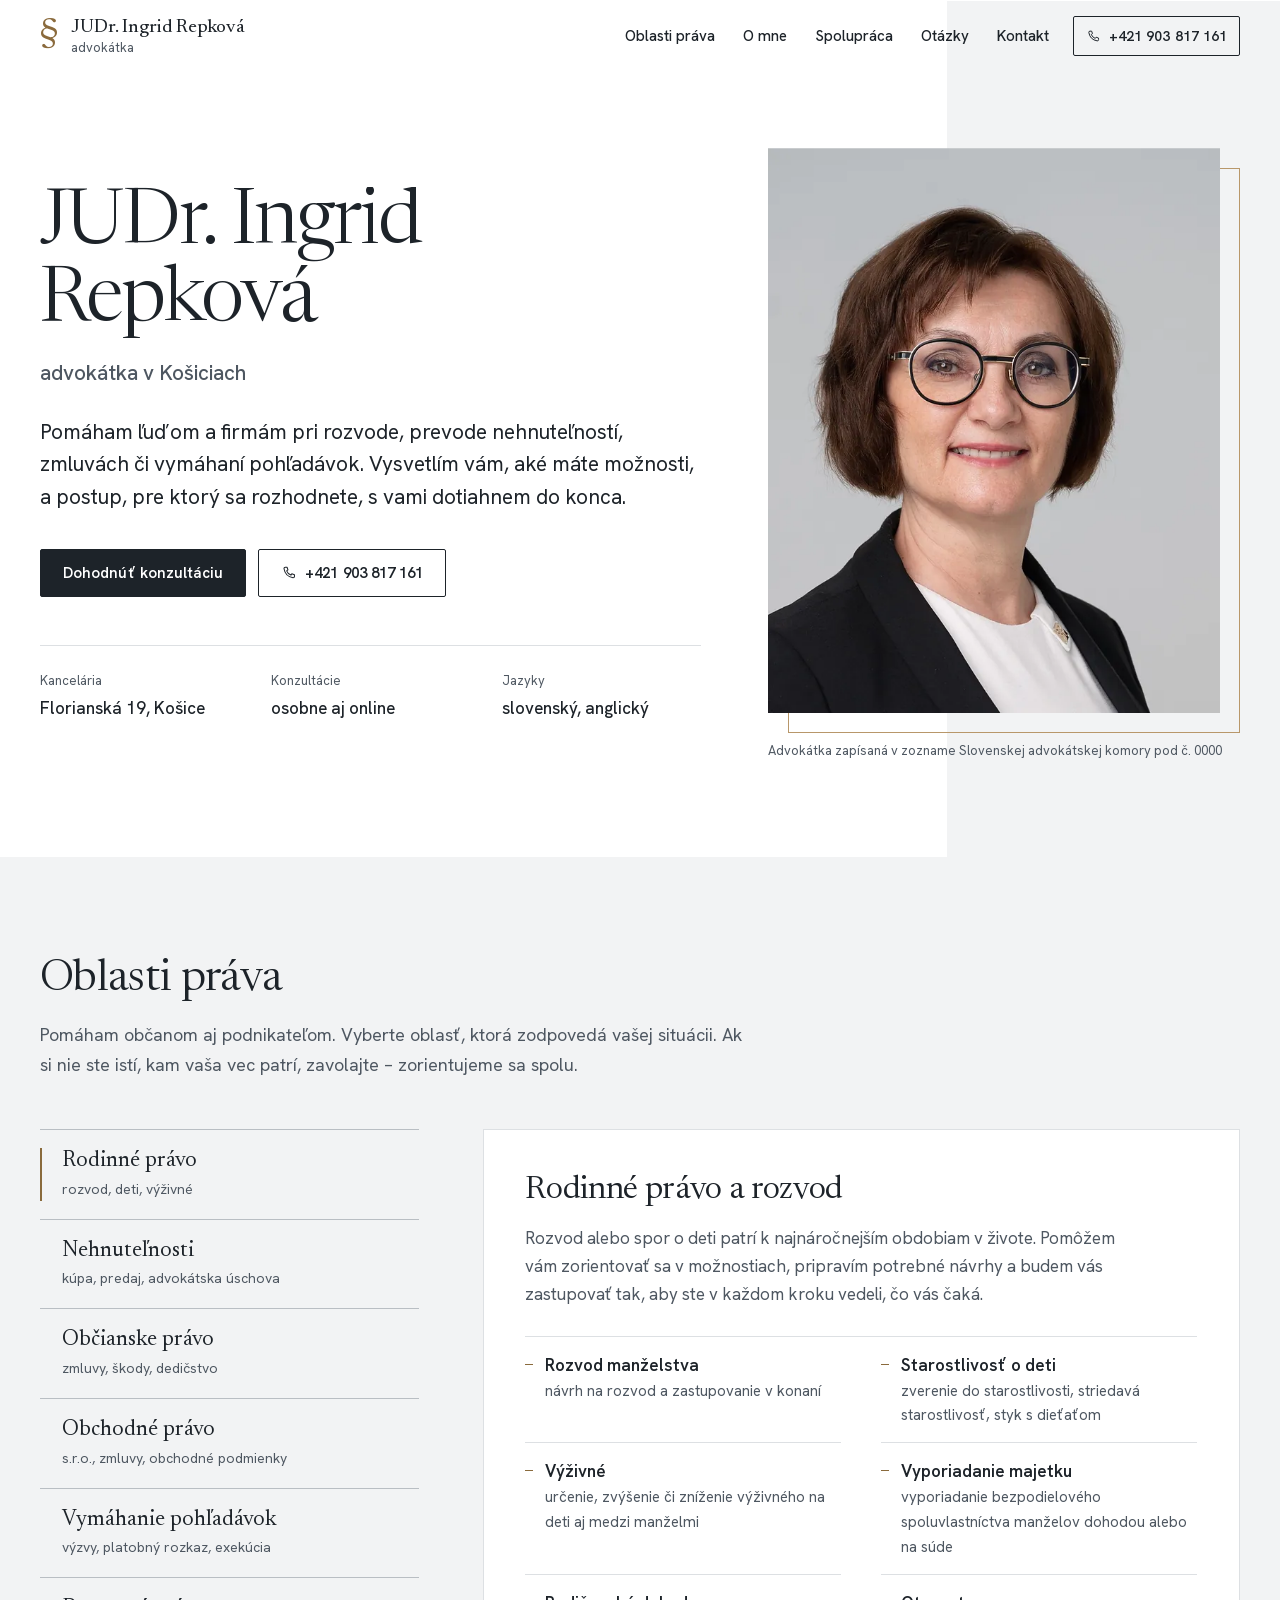
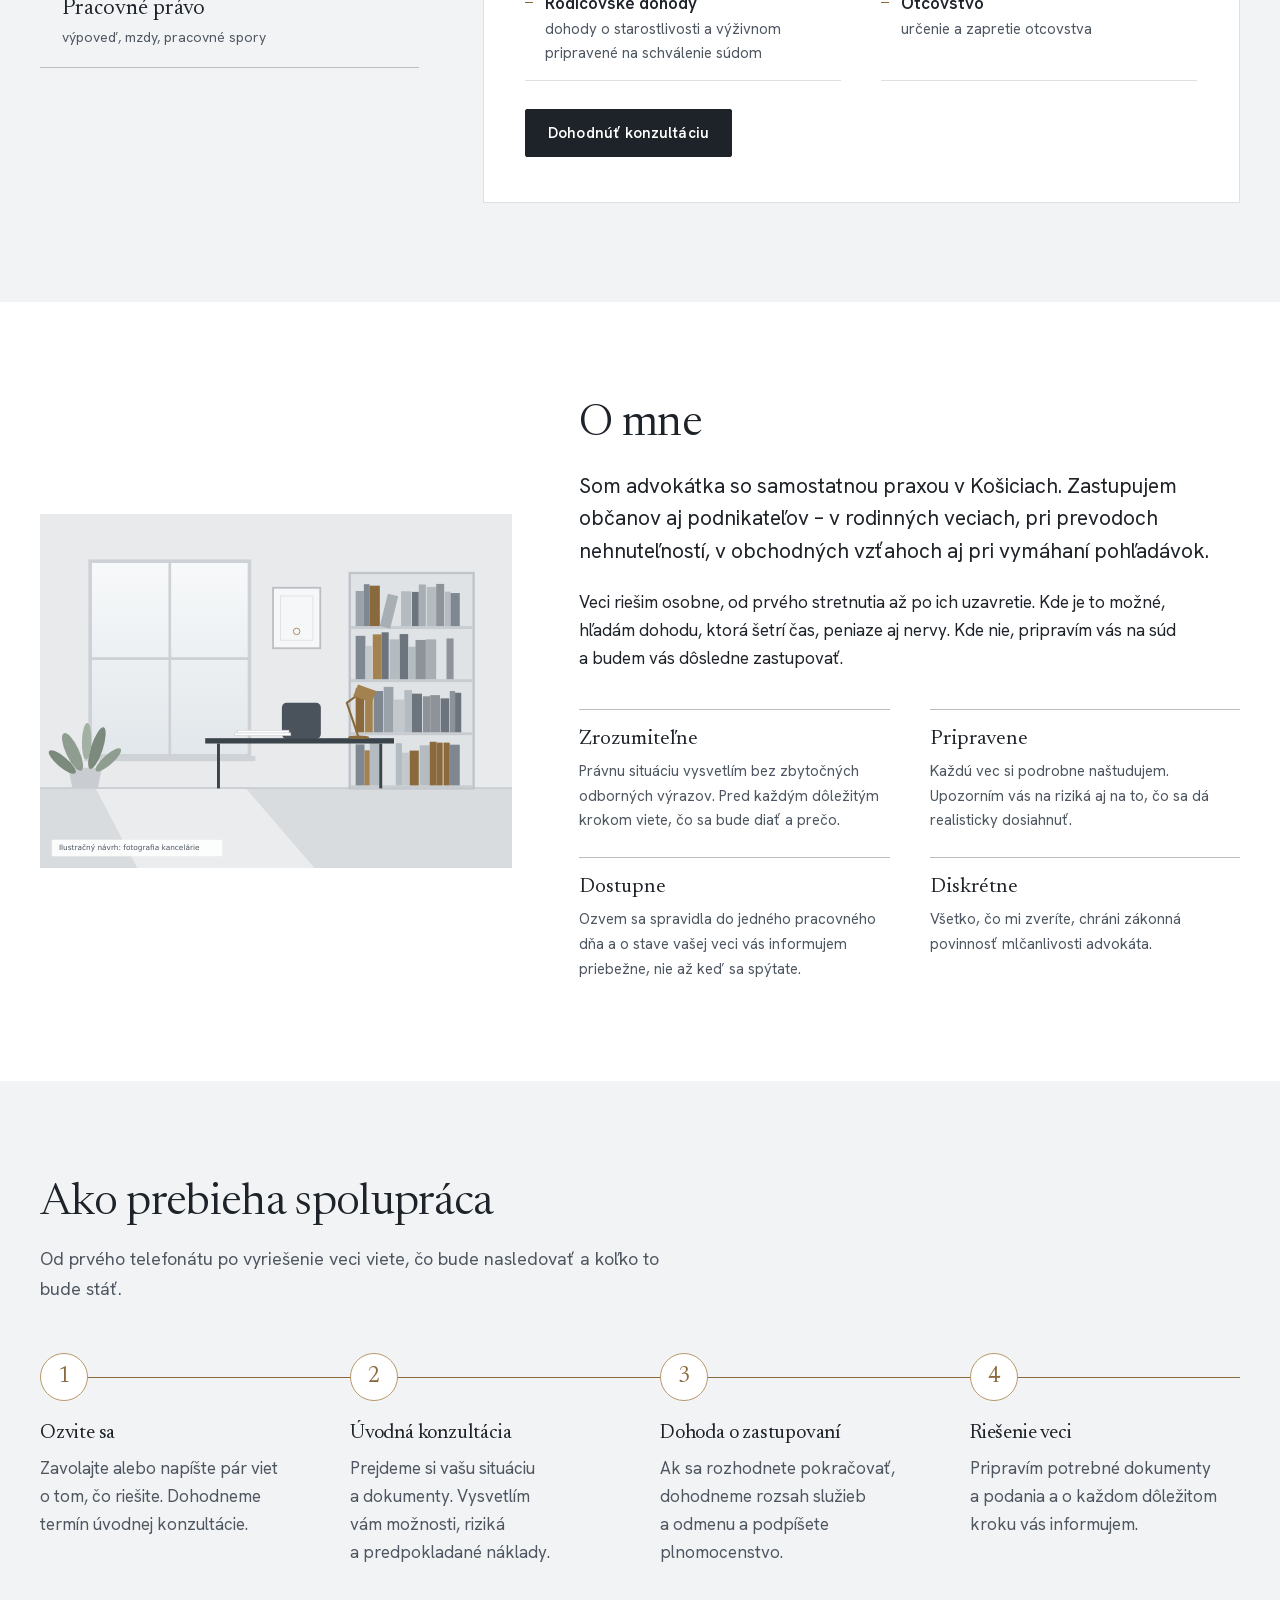
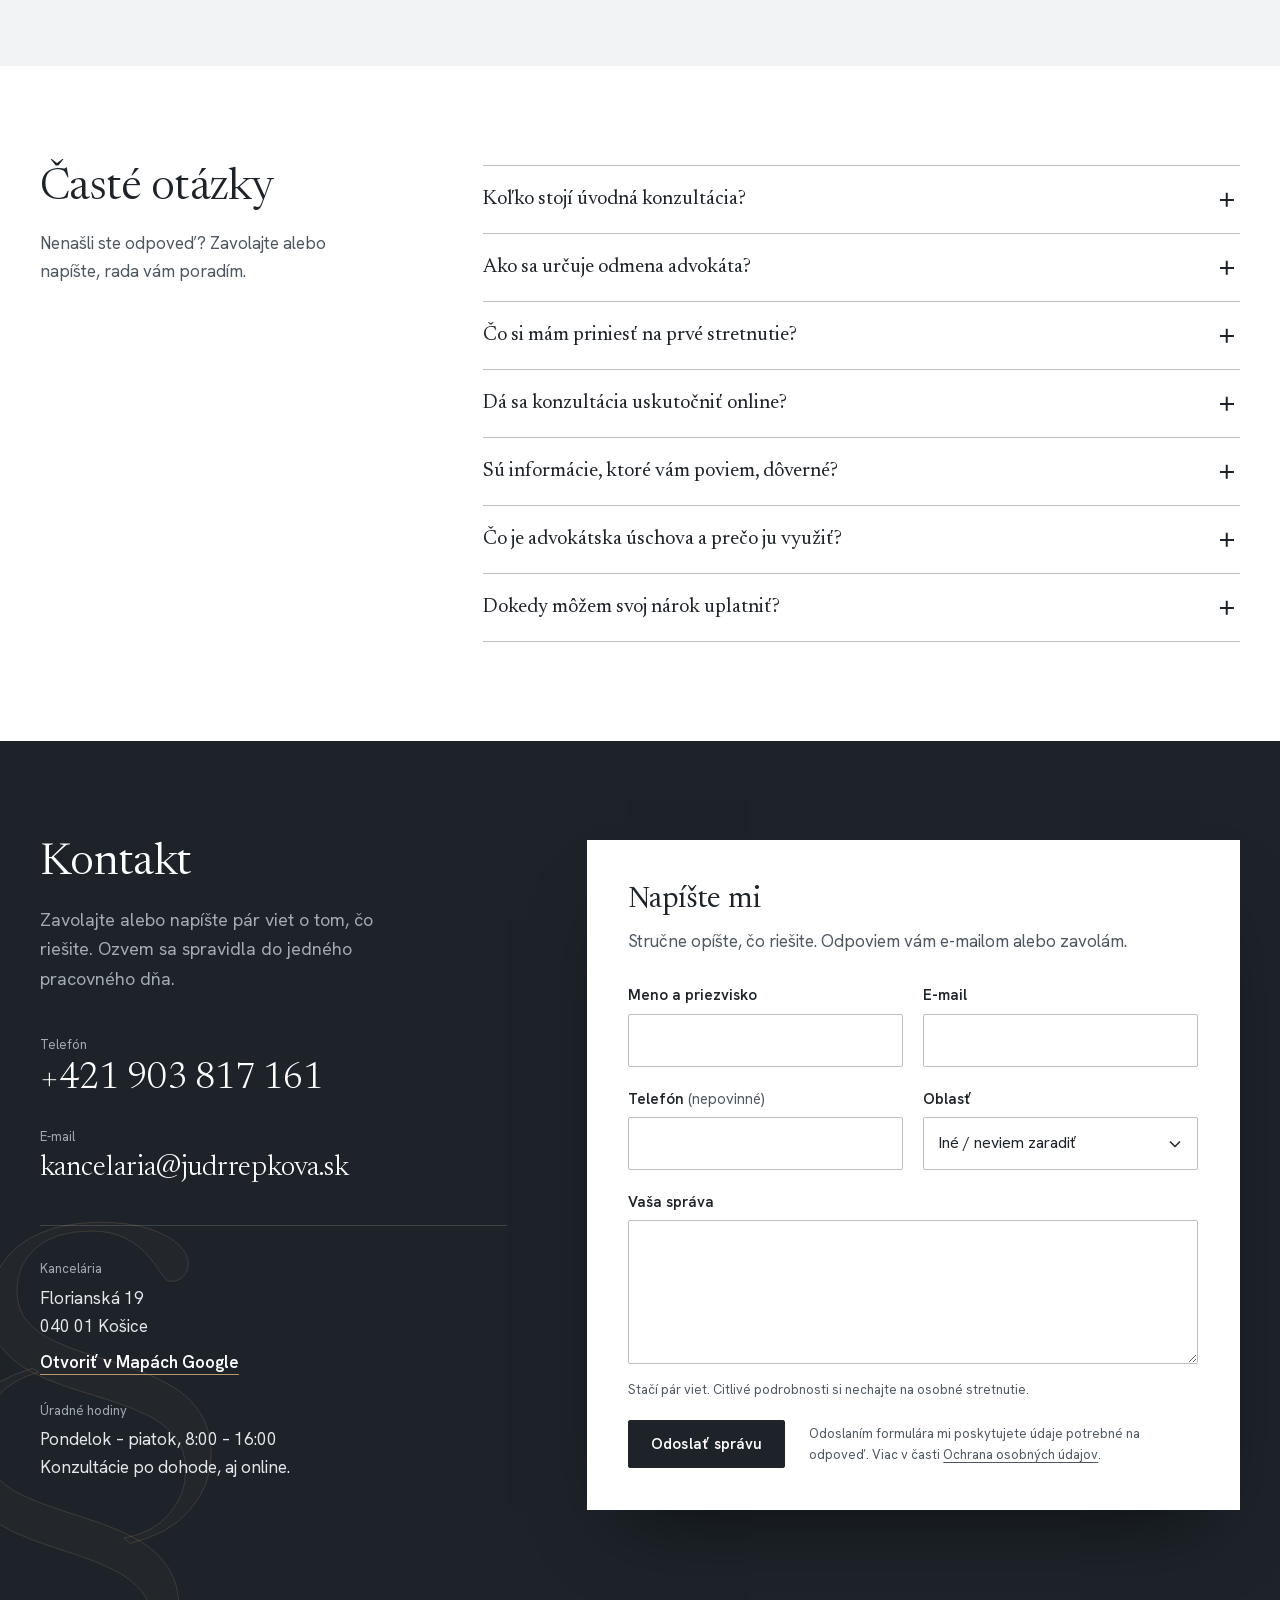
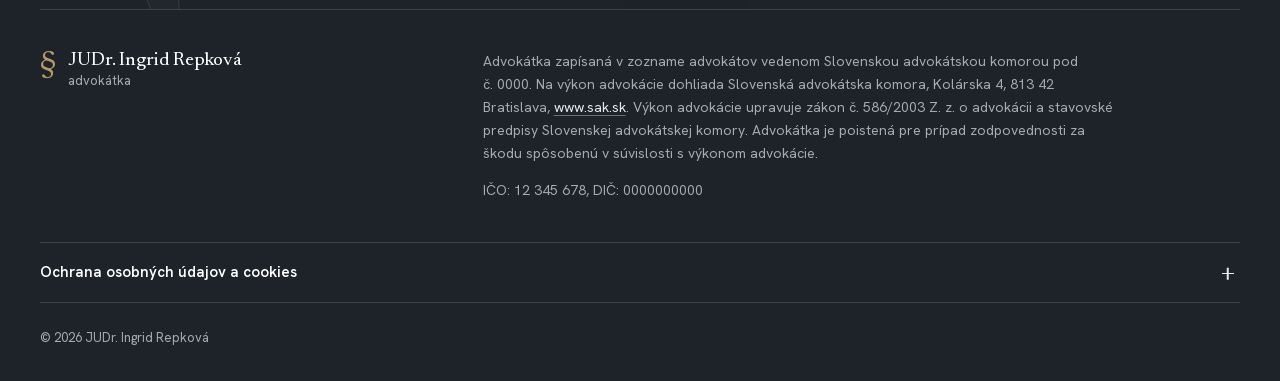
==== commit 5860da59: "meno, adresa, cislo, fix tlacitko na cislo" ====
--- a/index.html
+++ b/index.html
@@ -5,23 +5,23 @@
 <meta name="viewport" content="width=device-width, initial-scale=1, viewport-fit=cover">
 
 <!-- SEO: názov stránky v prehliadači a vo výsledkoch Google (do ~60 znakov) -->
-<title>Advokátka Mesto – advokátska kancelária JUDr. Meno Priezvisko</title>
+<title>Advokátka Košice – advokátska kancelária JUDr. Ingrid Repková</title>
 <!-- SEO: popis vo výsledkoch vyhľadávania (do ~155 znakov) -->
-<meta name="description" content="Advokátka JUDr. Meno Priezvisko, Mesto: rodinné a občianske právo, nehnuteľnosti, obchodné a pracovné právo, vymáhanie pohľadávok. Konzultácie aj online.">
+<meta name="description" content="Advokátka JUDr. Ingrid Repková, Košice: rodinné a občianske právo, nehnuteľnosti, obchodné a pracovné právo, vymáhanie pohľadávok. Konzultácie aj online.">
 <meta name="robots" content="index, follow, max-image-preview:large">
 <link rel="canonical" href="https://www.judrrepkova.sk/">
 
 <!-- Zdieľanie na sociálnych sieťach -->
 <meta property="og:type" content="website">
 <meta property="og:locale" content="sk_SK">
-<meta property="og:site_name" content="JUDr. Meno Priezvisko, advokátka">
-<meta property="og:title" content="Advokátka Mesto – advokátska kancelária JUDr. Meno Priezvisko">
-<meta property="og:description" content="Advokátka JUDr. Meno Priezvisko, Mesto: rodinné a občianske právo, nehnuteľnosti, obchodné a pracovné právo, vymáhanie pohľadávok. Konzultácie aj online.">
+<meta property="og:site_name" content="JUDr. Ingrid Repková, advokátka">
+<meta property="og:title" content="Advokátka Košice – advokátska kancelária JUDr. Ingrid Repková">
+<meta property="og:description" content="Advokátka JUDr. Ingrid Repková, Košice: rodinné a občianske právo, nehnuteľnosti, obchodné a pracovné právo, vymáhanie pohľadávok. Konzultácie aj online.">
 <meta property="og:url" content="https://www.judrrepkova.sk/">
 <meta property="og:image" content="https://www.judrrepkova.sk/assets/img/og-image.jpg">
 <meta property="og:image:width" content="1200">
 <meta property="og:image:height" content="630">
-<meta property="og:image:alt" content="JUDr. Meno Priezvisko, advokátka">
+<meta property="og:image:alt" content="JUDr. Ingrid Repková, advokátka">
 <meta name="twitter:card" content="summary_large_image">
 
 <meta name="theme-color" content="#ffffff">
@@ -31,7 +31,7 @@
 <link rel="manifest" href="site.webmanifest">
 <link rel="preload" href="assets/fonts/newsreader-var.woff2" as="font" type="font/woff2" crossorigin>
 <link rel="preload" href="assets/fonts/hanken-grotesk-var.woff2" as="font" type="font/woff2" crossorigin>
-<link rel="stylesheet" href="assets/css/style.css?v=3">
+<link rel="stylesheet" href="assets/css/style.css?v=4">
 <script>document.documentElement.classList.add('js');</script>
 <!-- Meranie (Google Tag Manager) a súhlas s cookies – ID kontajnera sa nastavuje v assets/js/consent.js -->
 <script src="assets/js/consent.js?v=3"></script>
@@ -42,22 +42,22 @@
     {
       "@type": "LegalService",
       "@id": "https://www.judrrepkova.sk/#kancelaria",
-      "name": "Advokátska kancelária JUDr. Meno Priezvisko",
+      "name": "Advokátska kancelária JUDr. Ingrid Repková",
       "url": "https://www.judrrepkova.sk/",
       "image": "https://www.judrrepkova.sk/assets/img/advokatka-portret-960.jpg",
       "logo": "https://www.judrrepkova.sk/assets/img/icon-512.png",
-      "telephone": "+421900000000",
+      "telephone": "+421903817161",
       "email": "kancelaria@judrrepkova.sk",
       "address": {
         "@type": "PostalAddress",
-        "streetAddress": "Ulica 1",
-        "postalCode": "012 34",
-        "addressLocality": "Mesto",
+        "streetAddress": "Florianská 19",
+        "postalCode": "040 01",
+        "addressLocality": "Košice",
         "addressCountry": "SK"
       },
       "areaServed": {
         "@type": "City",
-        "name": "Mesto"
+        "name": "Košice"
       },
       "openingHoursSpecification": [
         {
@@ -144,7 +144,7 @@
     {
       "@type": "Person",
       "@id": "https://www.judrrepkova.sk/#advokatka",
-      "name": "Meno Priezvisko",
+      "name": "Ingrid Repková",
       "honorificPrefix": "JUDr.",
       "jobTitle": "advokátka",
       "image": "https://www.judrrepkova.sk/assets/img/advokatka-portret-960.jpg",
@@ -162,7 +162,7 @@
       "@type": "WebSite",
       "@id": "https://www.judrrepkova.sk/#web",
       "url": "https://www.judrrepkova.sk/",
-      "name": "JUDr. Meno Priezvisko, advokátka",
+      "name": "JUDr. Ingrid Repková, advokátka",
       "inLanguage": "sk-SK",
       "publisher": {
         "@id": "https://www.judrrepkova.sk/#kancelaria"
@@ -172,8 +172,8 @@
       "@type": "WebPage",
       "@id": "https://www.judrrepkova.sk/#stranka",
       "url": "https://www.judrrepkova.sk/",
-      "name": "Advokátka Mesto – advokátska kancelária JUDr. Meno Priezvisko",
-      "description": "Advokátka JUDr. Meno Priezvisko, Mesto: rodinné a občianske právo, nehnuteľnosti, obchodné a pracovné právo, vymáhanie pohľadávok. Konzultácie aj online.",
+      "name": "Advokátka Košice – advokátska kancelária JUDr. Ingrid Repková",
+      "description": "Advokátka JUDr. Ingrid Repková, Košice: rodinné a občianske právo, nehnuteľnosti, obchodné a pracovné právo, vymáhanie pohľadávok. Konzultácie aj online.",
       "isPartOf": {
         "@id": "https://www.judrrepkova.sk/#web"
       },
@@ -256,7 +256,7 @@
     <a class="brand" href="#uvod">
       <span class="brand__mark" aria-hidden="true">§</span>
       <span class="brand__text">
-        <span class="brand__name">JUDr. Meno Priezvisko</span>
+        <span class="brand__name">JUDr. Ingrid Repková</span>
         <span class="brand__role">advokátka</span>
       </span>
     </a>
@@ -272,7 +272,7 @@
       <a class="btn btn--primary btn--block site-nav__cta" href="#formular" data-cta="menu-konzultacia">Dohodnúť konzultáciu</a>
     </nav>
     <div class="header__actions">
-      <a class="btn btn--outline btn--small header__phone" href="tel:+421900000000" data-cta="hlavicka-telefon"><svg viewBox="0 0 24 24" aria-hidden="true" focusable="false"><path d="M6.6 3.5h2.6l1.4 4-2 1.4a11.6 11.6 0 0 0 6.5 6.5l1.4-2 4 1.4v2.6a2 2 0 0 1-2.2 2A16.6 16.6 0 0 1 4.6 5.7a2 2 0 0 1 2-2.2Z" fill="none" stroke="currentColor" stroke-width="1.6" stroke-linejoin="round"/></svg><span class="header__phone-number">+421 900 000 000</span></a>
+      <a class="btn btn--outline btn--small header__phone" href="tel:+421903817161" data-cta="hlavicka-telefon"><svg viewBox="0 0 24 24" aria-hidden="true" focusable="false"><path d="M6.6 3.5h2.6l1.4 4-2 1.4a11.6 11.6 0 0 0 6.5 6.5l1.4-2 4 1.4v2.6a2 2 0 0 1-2.2 2A16.6 16.6 0 0 1 4.6 5.7a2 2 0 0 1 2-2.2Z" fill="none" stroke="currentColor" stroke-width="1.6" stroke-linejoin="round"/></svg><span class="header__phone-number">+421 903 817 161</span></a>
       <button class="nav-toggle" type="button" aria-expanded="false" aria-controls="site-nav"><span class="nav-toggle__bars" aria-hidden="true"></span>Menu</button>
     </div>
   </div>
@@ -284,16 +284,16 @@
   <div class="container hero__grid">
     <div class="hero__text">
       <h1 class="hero__title" id="hero-nadpis">
-        <span class="hero__name"><span>JUDr. Meno Priezvisko</span></span>
-        <span class="hero__role">advokátka v&nbsp;meste Mesto</span>
+        <span class="hero__name"><span>JUDr. Ingrid Repková</span></span>
+        <span class="hero__role">advokátka v&nbsp;Košiciach</span>
       </h1>
       <p class="hero__lead">Pomáham ľuďom a&nbsp;firmám pri rozvode, prevode nehnuteľností, zmluvách či vymáhaní pohľadávok. Vysvetlím vám, aké máte možnosti, a&nbsp;postup, pre ktorý sa rozhodnete, s&nbsp;vami dotiahnem do konca.</p>
       <div class="hero__actions">
         <a class="btn btn--primary" href="#formular" data-cta="uvod-konzultacia">Dohodnúť konzultáciu</a>
-        <a class="btn btn--outline" href="tel:+421900000000" data-cta="uvod-telefon"><svg viewBox="0 0 24 24" aria-hidden="true" focusable="false"><path d="M6.6 3.5h2.6l1.4 4-2 1.4a11.6 11.6 0 0 0 6.5 6.5l1.4-2 4 1.4v2.6a2 2 0 0 1-2.2 2A16.6 16.6 0 0 1 4.6 5.7a2 2 0 0 1 2-2.2Z" fill="none" stroke="currentColor" stroke-width="1.6" stroke-linejoin="round"/></svg>+421 900 000 000</a>
+        <a class="btn btn--outline" href="tel:+421903817161" data-cta="uvod-telefon"><svg viewBox="0 0 24 24" aria-hidden="true" focusable="false"><path d="M6.6 3.5h2.6l1.4 4-2 1.4a11.6 11.6 0 0 0 6.5 6.5l1.4-2 4 1.4v2.6a2 2 0 0 1-2.2 2A16.6 16.6 0 0 1 4.6 5.7a2 2 0 0 1 2-2.2Z" fill="none" stroke="currentColor" stroke-width="1.6" stroke-linejoin="round"/></svg>+421 903 817 161</a>
       </div>
       <dl class="facts">
-        <div><dt>Kancelária</dt><dd>Ulica 1, Mesto</dd></div>
+        <div><dt>Kancelária</dt><dd>Florianská 19, Košice</dd></div>
         <div><dt>Konzultácie</dt><dd>osobne aj online</dd></div>
         <div><dt>Jazyky</dt><dd>slovenský, anglický</dd></div>
       </dl>
@@ -302,7 +302,7 @@
       <div class="portrait__frame">
         <picture>
           <source type="image/webp" srcset="assets/img/advokatka-portret-640.webp 640w, assets/img/advokatka-portret-960.webp 960w, assets/img/advokatka-portret-1280.webp 1280w" sizes="(min-width: 60em) 30rem, (min-width: 30em) 26rem, 92vw">
-          <img src="assets/img/advokatka-portret-960.jpg" srcset="assets/img/advokatka-portret-640.jpg 640w, assets/img/advokatka-portret-960.jpg 960w" sizes="(min-width: 60em) 30rem, (min-width: 30em) 26rem, 92vw" width="960" height="1200" alt="JUDr. Meno Priezvisko, advokátka" fetchpriority="high" decoding="async">
+          <img src="assets/img/advokatka-portret-960.jpg" srcset="assets/img/advokatka-portret-640.jpg 640w, assets/img/advokatka-portret-960.jpg 960w" sizes="(min-width: 60em) 30rem, (min-width: 30em) 26rem, 92vw" width="960" height="1200" alt="JUDr. Ingrid Repková, advokátka" fetchpriority="high" decoding="async">
         </picture>
       </div>
       <figcaption>Advokátka zapísaná v&nbsp;zozname Slovenskej advokátskej komory pod č.&nbsp;0000</figcaption>
@@ -416,7 +416,7 @@
     </figure>
     <div class="about__text">
       <h2 id="o-mne-nadpis">O mne</h2>
-      <p class="about__lead">Som advokátka so samostatnou praxou v&nbsp;meste Mesto. Zastupujem občanov aj podnikateľov&nbsp;– v&nbsp;rodinných veciach, pri prevodoch nehnuteľností, v&nbsp;obchodných vzťahoch aj pri vymáhaní pohľadávok.</p>
+      <p class="about__lead">Som advokátka so samostatnou praxou v&nbsp;Košiciach. Zastupujem občanov aj podnikateľov&nbsp;– v&nbsp;rodinných veciach, pri prevodoch nehnuteľností, v&nbsp;obchodných vzťahoch aj pri vymáhaní pohľadávok.</p>
       <p>Veci riešim osobne, od prvého stretnutia až po ich uzavretie. Kde je to možné, hľadám dohodu, ktorá šetrí čas, peniaze aj nervy. Kde nie, pripravím vás na súd a&nbsp;budem vás dôsledne zastupovať.</p>
       <dl class="principles">
           <div><dt>Zrozumiteľne</dt><dd>Právnu situáciu vysvetlím bez zbytočných odborných výrazov. Pred každým dôležitým krokom viete, čo sa bude diať a&nbsp;prečo.</dd></div>
@@ -500,15 +500,15 @@
       <h2 id="kontakt-nadpis">Kontakt</h2>
       <p class="contact__lead">Zavolajte alebo napíšte pár viet o&nbsp;tom, čo riešite. Ozvem sa spravidla do jedného pracovného dňa.</p>
       <ul class="contact__channels">
-        <li><span class="contact__label">Telefón</span><a class="contact__big" href="tel:+421900000000" data-cta="kontakt-telefon">+421 900 000 000</a></li>
+        <li><span class="contact__label">Telefón</span><a class="contact__big" href="tel:+421903817161" data-cta="kontakt-telefon">+421 903 817 161</a></li>
         <li><span class="contact__label">E-mail</span><a class="contact__big contact__big--email" href="mailto:kancelaria@judrrepkova.sk" data-cta="kontakt-email">kancelaria@judrrepkova.sk</a></li>
       </ul>
       <dl class="contact__list">
         <div>
           <dt>Kancelária</dt>
           <dd>
-            <address>Ulica 1, 2. poschodie<br>012 34 Mesto</address>
-            <a class="text-link" href="https://www.google.com/maps/search/?api=1&amp;query=Ulica+1,+012+34+Mesto" rel="noopener" target="_blank">Otvoriť v&nbsp;Mapách Google</a>
+            <address>Florianská 19<br>040 01 Košice</address>
+            <a class="text-link" href="https://www.google.com/maps/search/?api=1&amp;query=Floriansk%C3%A1+19,+040+01+Ko%C5%A1ice" rel="noopener" target="_blank">Otvoriť v&nbsp;Mapách Google</a>
           </dd>
         </div>
         <div>
@@ -522,7 +522,7 @@
       <div class="form-success" id="odoslane" tabindex="-1">
         <svg class="form-success__icon" viewBox="0 0 52 52" aria-hidden="true"><circle cx="26" cy="26" r="24"/><path d="M15 27.5l7.5 7.5L37.5 19"/></svg>
         <h3 class="form-card__title">Ďakujem, správa je odoslaná</h3>
-        <p>Ozvem sa vám spravidla do jedného pracovného dňa. Ak je vec naliehavá, zavolajte na <a href="tel:+421900000000" data-cta="potvrdenie-telefon">+421 900 000 000</a>.</p>
+        <p>Ozvem sa vám spravidla do jedného pracovného dňa. Ak je vec naliehavá, zavolajte na <a href="tel:+421903817161" data-cta="potvrdenie-telefon">+421 903 817 161</a>.</p>
         <button class="text-link form-success__again" type="button" data-form-again>Napísať ďalšiu správu</button>
       </div>
       <div class="form-wrap">
@@ -533,7 +533,7 @@
         <form class="form" action="https://api.web3forms.com/submit" method="post" data-form="kontakt">
           <input type="hidden" name="access_key" value="VLOZTE-ACCESS-KEY-Z-WEB3FORMS">
           <input type="hidden" name="subject" value="Nová správa z webu">
-          <input type="hidden" name="from_name" value="Web JUDr. Meno Priezvisko">
+          <input type="hidden" name="from_name" value="Web JUDr. Ingrid Repková">
           <input type="hidden" name="redirect" value="https://www.judrrepkova.sk/#odoslane">
           <div class="form__row form__row--2">
             <div class="field">
@@ -595,7 +595,7 @@
       <div class="footer__brand">
         <span class="brand__mark" aria-hidden="true">§</span>
         <span class="brand__text">
-          <span class="brand__name">JUDr. Meno Priezvisko</span>
+          <span class="brand__name">JUDr. Ingrid Repková</span>
           <span class="brand__role">advokátka</span>
         </span>
       </div>
@@ -611,7 +611,7 @@
         <p>Spracúvanie osobných údajov sa riadi nariadením (EÚ) 2016/679 (GDPR) a&nbsp;zákonom č.&nbsp;18/2018 Z.&nbsp;z. o&nbsp;ochrane osobných údajov.</p>
 
         <h3>Prevádzkovateľ</h3>
-        <p>JUDr. Meno Priezvisko, advokátka, so sídlom Ulica 1, 012 34 Mesto, IČO: 12 345 678, zapísaná v&nbsp;zozname advokátov vedenom Slovenskou advokátskou komorou pod č.&nbsp;0000. Kontakt: <a href="mailto:kancelaria@judrrepkova.sk">kancelaria@judrrepkova.sk</a>, +421 900 000 000.</p>
+        <p>JUDr. Ingrid Repková, advokátka, so sídlom Florianská 19, 040 01 Košice, IČO: 12 345 678, zapísaná v&nbsp;zozname advokátov vedenom Slovenskou advokátskou komorou pod č.&nbsp;0000. Kontakt: <a href="mailto:kancelaria@judrrepkova.sk">kancelaria@judrrepkova.sk</a>, +421 903 817 161.</p>
 
         <h3>Aké údaje spracúvam a prečo</h3>
         <div class="table-scroll">
@@ -682,16 +682,16 @@
       </div>
     </details>
     <div class="footer__bottom">
-      <p>© <span data-year>2026</span> JUDr. Meno Priezvisko</p>
+      <p>© <span data-year>2026</span> JUDr. Ingrid Repková</p>
       <button type="button" data-consent-open hidden>Nastavenia cookies</button>
     </div>
   </div>
 </footer>
 
 <div class="mobile-cta" data-mobile-cta>
-  <a class="btn btn--outline" href="tel:+421900000000" data-cta="lista-telefon"><svg viewBox="0 0 24 24" aria-hidden="true" focusable="false"><path d="M6.6 3.5h2.6l1.4 4-2 1.4a11.6 11.6 0 0 0 6.5 6.5l1.4-2 4 1.4v2.6a2 2 0 0 1-2.2 2A16.6 16.6 0 0 1 4.6 5.7a2 2 0 0 1 2-2.2Z" fill="none" stroke="currentColor" stroke-width="1.6" stroke-linejoin="round"/></svg>Zavolať</a>
+  <a class="btn btn--outline" href="tel:+421903817161" data-cta="lista-telefon"><svg viewBox="0 0 24 24" aria-hidden="true" focusable="false"><path d="M6.6 3.5h2.6l1.4 4-2 1.4a11.6 11.6 0 0 0 6.5 6.5l1.4-2 4 1.4v2.6a2 2 0 0 1-2.2 2A16.6 16.6 0 0 1 4.6 5.7a2 2 0 0 1 2-2.2Z" fill="none" stroke="currentColor" stroke-width="1.6" stroke-linejoin="round"/></svg>Zavolať</a>
   <a class="btn btn--primary" href="#formular" data-cta="lista-sprava">Napísať správu</a>
 </div>
-<script src="assets/js/main.js?v=3" defer></script>
+<script src="assets/js/main.js?v=4" defer></script>
 </body>
 </html>
--- a/assets/css/style.css
+++ b/assets/css/style.css
@@ -1935,6 +1935,47 @@
 }
 
 /* --------------------------------------------------------------------------
+   Potvrdenie po skopírovaní telefónneho čísla (na počítači)
+   -------------------------------------------------------------------------- */
+
+.toast {
+  position: fixed;
+  bottom: calc(1.5rem + env(safe-area-inset-bottom));
+  left: 50%;
+  z-index: 150;
+  width: max-content;
+  max-width: calc(100% - 2 * var(--gutter));
+  margin: 0;
+  padding: 0.75rem 1.25rem;
+  background: var(--c-ink);
+  border-radius: var(--radius);
+  box-shadow: 0 12px 30px -12px rgba(29, 35, 41, 0.5);
+  color: var(--c-white);
+  font-size: var(--fs-small);
+  font-weight: 600;
+  text-align: center;
+  pointer-events: none;
+  opacity: 0;
+  visibility: hidden;
+  transform: translate(-50%, 0.75rem);
+  transition: opacity 0.25s ease, transform 0.35s var(--ease-out), visibility 0s linear 0.35s;
+}
+
+.toast.is-visible {
+  opacity: 1;
+  visibility: visible;
+  transform: translate(-50%, 0);
+  transition: opacity 0.25s ease, transform 0.35s var(--ease-out), visibility 0s linear 0s;
+}
+
+/* Nad lištou s kontaktom, ak je okno úzke */
+@media (max-width: 47.99em) {
+  .toast {
+    bottom: calc(5.25rem + env(safe-area-inset-bottom));
+  }
+}
+
+/* --------------------------------------------------------------------------
    Lišta súhlasu s cookies (zobrazí sa len po zapnutí merania v consent.js)
    -------------------------------------------------------------------------- */
 
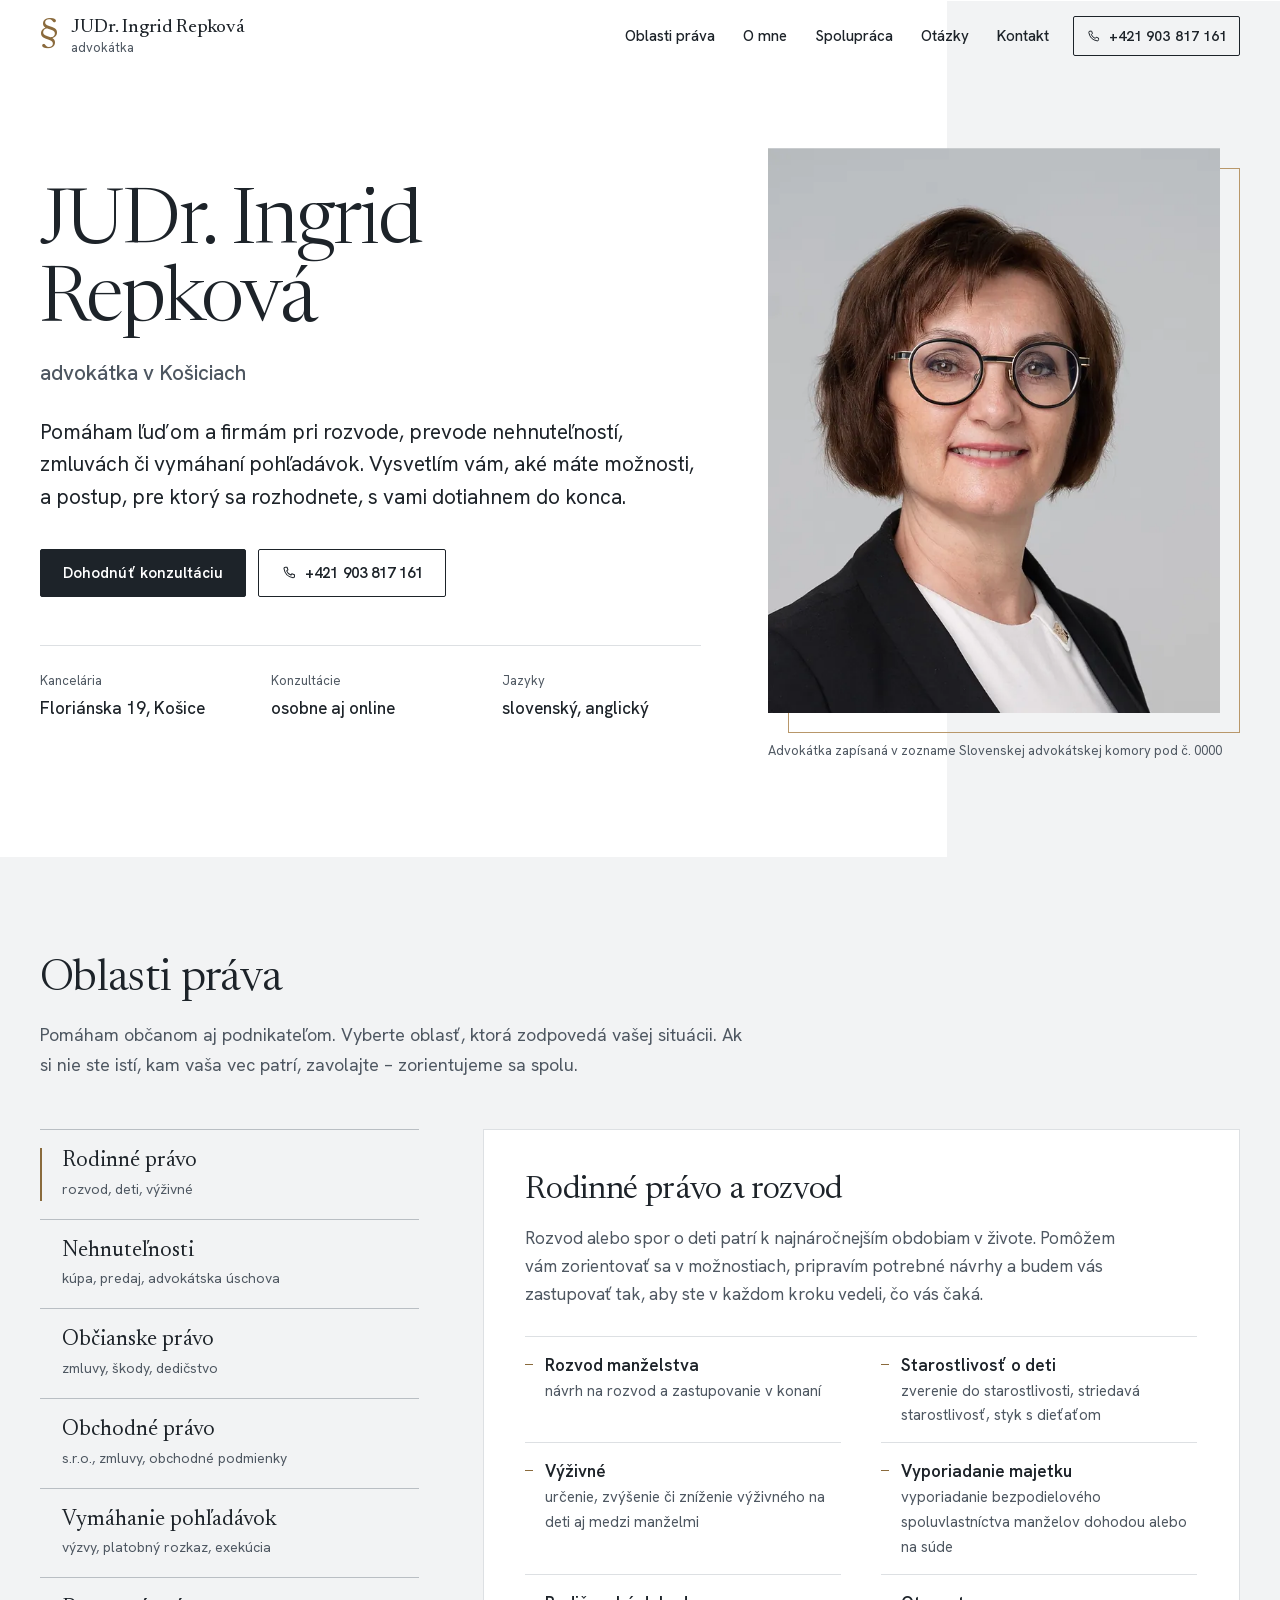
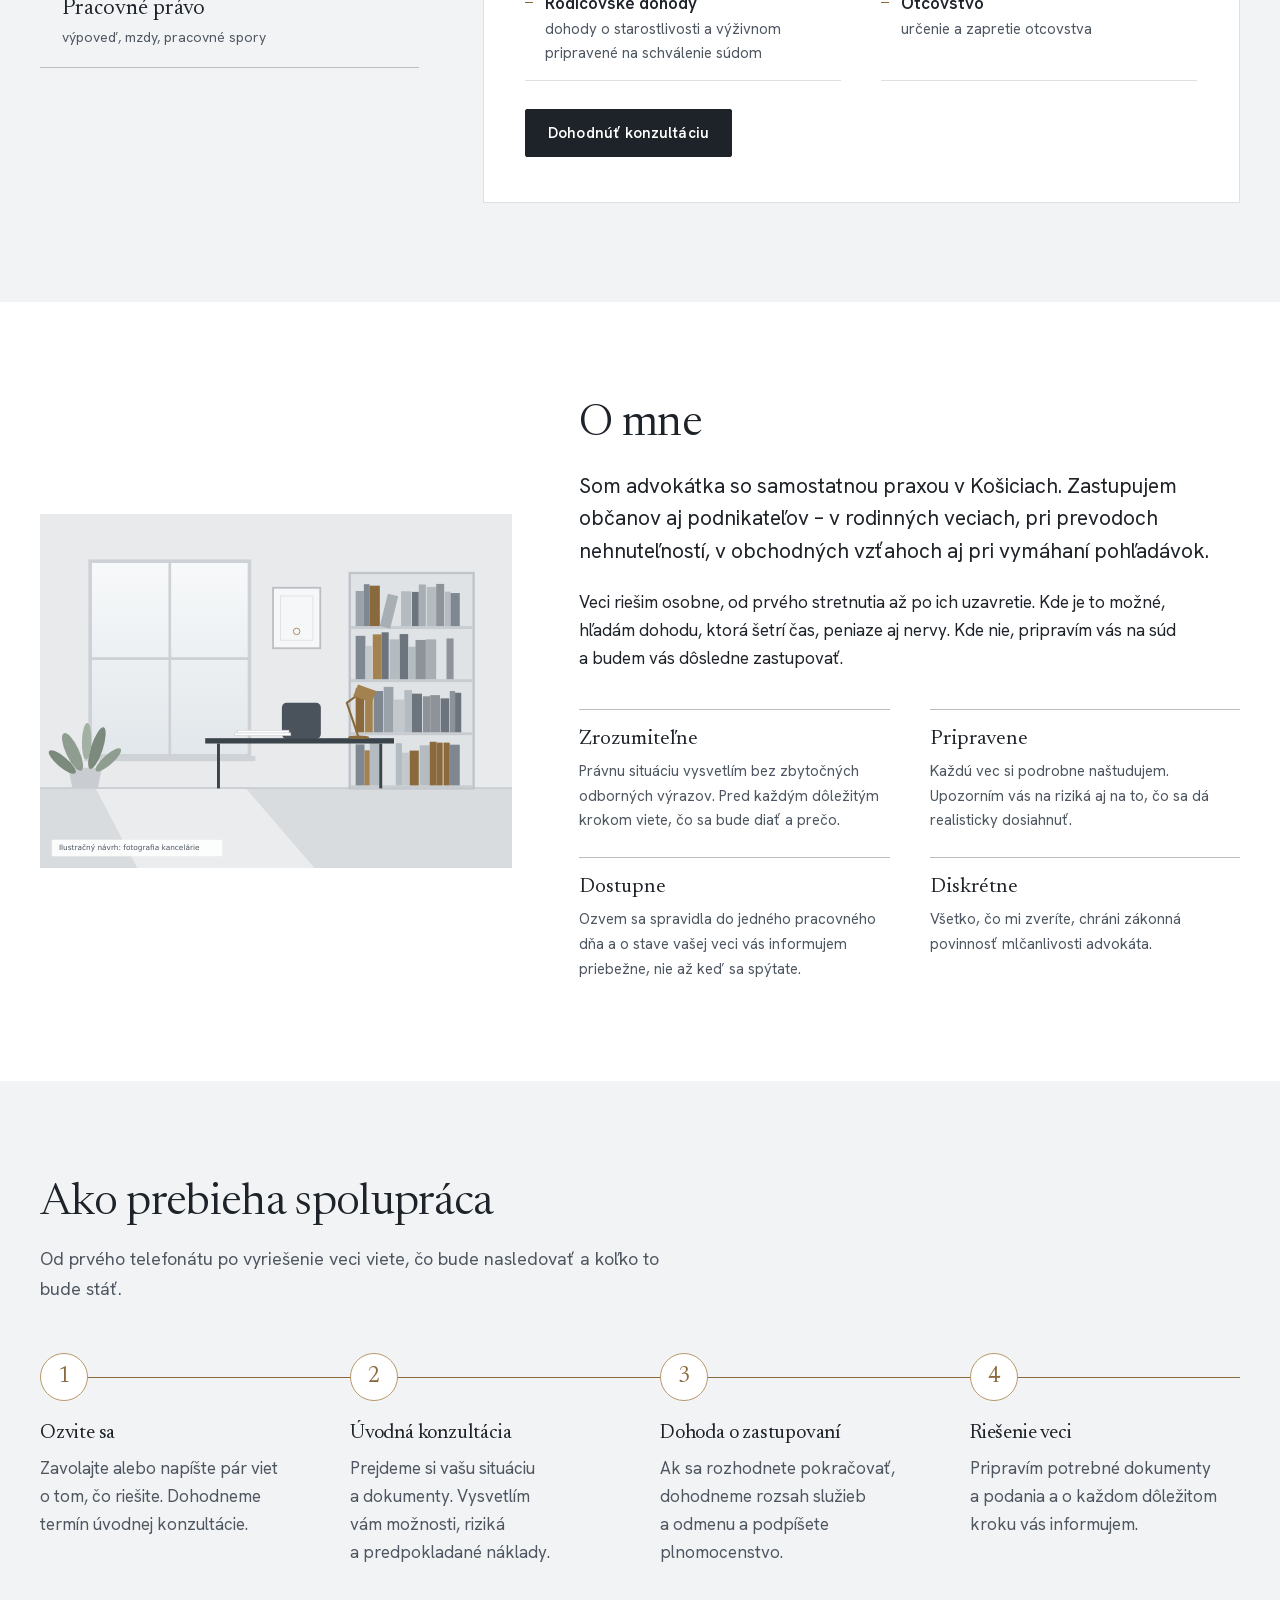
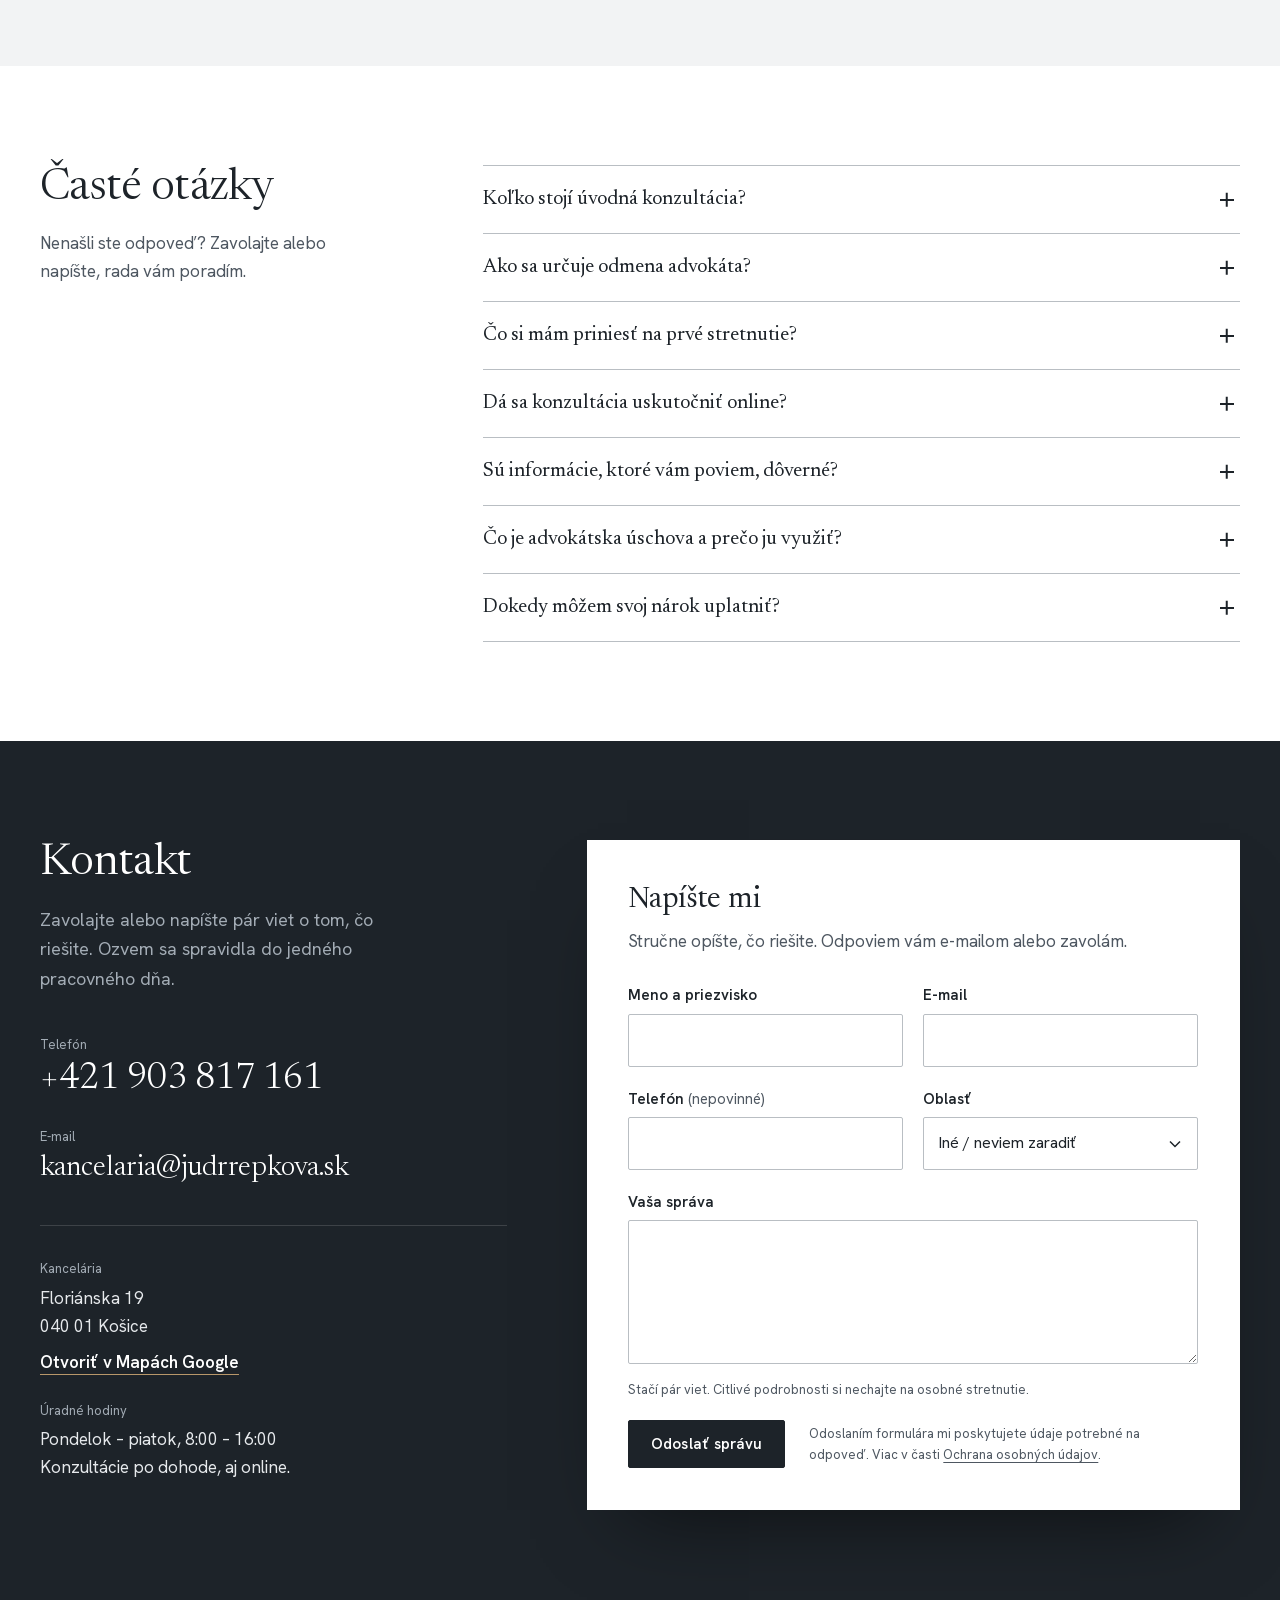
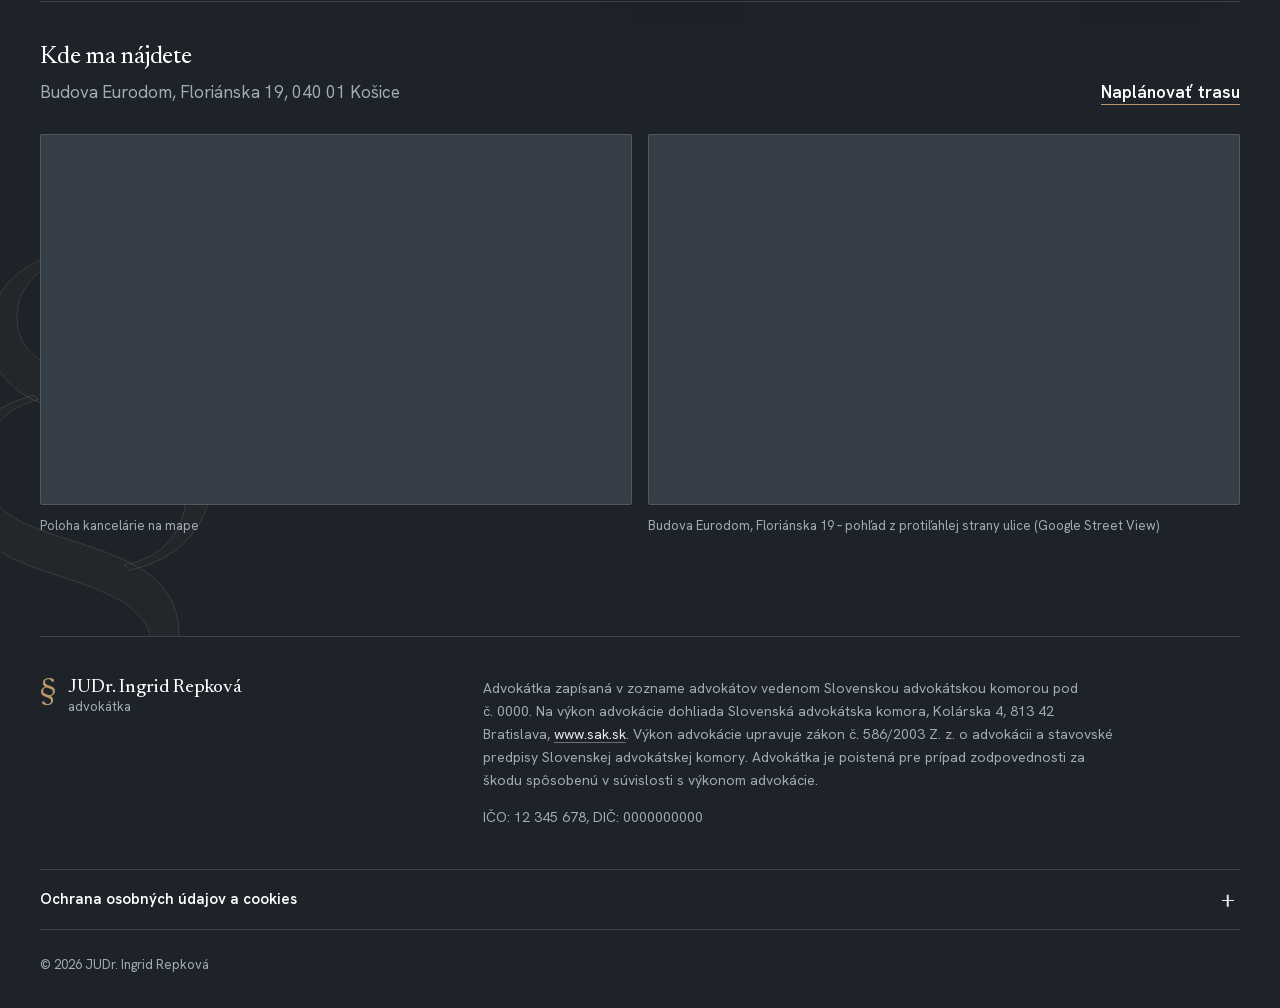
==== commit abfdb386: "pridanie mapy" ====
--- a/index.html
+++ b/index.html
@@ -31,7 +31,7 @@
 <link rel="manifest" href="site.webmanifest">
 <link rel="preload" href="assets/fonts/newsreader-var.woff2" as="font" type="font/woff2" crossorigin>
 <link rel="preload" href="assets/fonts/hanken-grotesk-var.woff2" as="font" type="font/woff2" crossorigin>
-<link rel="stylesheet" href="assets/css/style.css?v=4">
+<link rel="stylesheet" href="assets/css/style.css?v=5">
 <script>document.documentElement.classList.add('js');</script>
 <!-- Meranie (Google Tag Manager) a súhlas s cookies – ID kontajnera sa nastavuje v assets/js/consent.js -->
 <script src="assets/js/consent.js?v=3"></script>
@@ -50,11 +50,17 @@
       "email": "kancelaria@judrrepkova.sk",
       "address": {
         "@type": "PostalAddress",
-        "streetAddress": "Florianská 19",
+        "streetAddress": "Floriánska 19",
         "postalCode": "040 01",
         "addressLocality": "Košice",
         "addressCountry": "SK"
       },
+      "geo": {
+        "@type": "GeoCoordinates",
+        "latitude": 48.71859,
+        "longitude": 21.24771
+      },
+      "hasMap": "https://www.google.com/maps/search/?api=1&query=Flori%C3%A1nska+19,+040+01+Ko%C5%A1ice",
       "areaServed": {
         "@type": "City",
         "name": "Košice"
@@ -293,7 +299,7 @@
         <a class="btn btn--outline" href="tel:+421903817161" data-cta="uvod-telefon"><svg viewBox="0 0 24 24" aria-hidden="true" focusable="false"><path d="M6.6 3.5h2.6l1.4 4-2 1.4a11.6 11.6 0 0 0 6.5 6.5l1.4-2 4 1.4v2.6a2 2 0 0 1-2.2 2A16.6 16.6 0 0 1 4.6 5.7a2 2 0 0 1 2-2.2Z" fill="none" stroke="currentColor" stroke-width="1.6" stroke-linejoin="round"/></svg>+421 903 817 161</a>
       </div>
       <dl class="facts">
-        <div><dt>Kancelária</dt><dd>Florianská 19, Košice</dd></div>
+        <div><dt>Kancelária</dt><dd>Floriánska 19, Košice</dd></div>
         <div><dt>Konzultácie</dt><dd>osobne aj online</dd></div>
         <div><dt>Jazyky</dt><dd>slovenský, anglický</dd></div>
       </dl>
@@ -507,8 +513,8 @@
         <div>
           <dt>Kancelária</dt>
           <dd>
-            <address>Florianská 19<br>040 01 Košice</address>
-            <a class="text-link" href="https://www.google.com/maps/search/?api=1&amp;query=Floriansk%C3%A1+19,+040+01+Ko%C5%A1ice" rel="noopener" target="_blank">Otvoriť v&nbsp;Mapách Google</a>
+            <address>Floriánska 19<br>040 01 Košice</address>
+            <a class="text-link" href="https://www.google.com/maps/search/?api=1&amp;query=Flori%C3%A1nska+19,+040+01+Ko%C5%A1ice" rel="noopener" target="_blank">Otvoriť v&nbsp;Mapách Google</a>
           </dd>
         </div>
         <div>
@@ -586,6 +592,27 @@
       </div>
     </div>
   </div>
+
+  <!-- Mapa a pohľad z ulice sa načítavajú zo služby Google Mapy až pri priblížení k tejto časti stránky -->
+  <div class="container location" id="mapa">
+    <div class="location__head">
+      <div>
+        <h3 class="location__title">Kde ma nájdete</h3>
+        <p class="location__address">Budova Eurodom, Floriánska&nbsp;19, 040&nbsp;01 Košice</p>
+      </div>
+      <a class="text-link" href="https://www.google.com/maps/dir/?api=1&amp;destination=Flori%C3%A1nska+19,+040+01+Ko%C5%A1ice" rel="noopener" target="_blank">Naplánovať trasu</a>
+    </div>
+    <div class="location__views">
+      <figure class="location__view">
+        <iframe src="https://maps.google.com/maps?q=Flori%C3%A1nska%2019%2C%20040%2001%20Ko%C5%A1ice&amp;z=17&amp;hl=sk&amp;output=embed" title="Mapa: Floriánska 19, Košice" loading="lazy" referrerpolicy="no-referrer-when-downgrade" allowfullscreen></iframe>
+        <figcaption>Poloha kancelárie na mape</figcaption>
+      </figure>
+      <figure class="location__view">
+        <iframe src="https://maps.google.com/maps?layer=c&amp;cbll=48.71845,21.24782&amp;cbp=11,352,0,0,-14&amp;hl=sk&amp;output=svembed" title="Pohľad z ulice na budovu Eurodom, Floriánska 19" loading="lazy" referrerpolicy="no-referrer-when-downgrade" allowfullscreen></iframe>
+        <figcaption>Budova Eurodom, Floriánska&nbsp;19&nbsp;– pohľad z&nbsp;protiľahlej strany ulice (Google Street View)</figcaption>
+      </figure>
+    </div>
+  </div>
 </section>
 </main>
 
@@ -611,7 +638,7 @@
         <p>Spracúvanie osobných údajov sa riadi nariadením (EÚ) 2016/679 (GDPR) a&nbsp;zákonom č.&nbsp;18/2018 Z.&nbsp;z. o&nbsp;ochrane osobných údajov.</p>
 
         <h3>Prevádzkovateľ</h3>
-        <p>JUDr. Ingrid Repková, advokátka, so sídlom Florianská 19, 040 01 Košice, IČO: 12 345 678, zapísaná v&nbsp;zozname advokátov vedenom Slovenskou advokátskou komorou pod č.&nbsp;0000. Kontakt: <a href="mailto:kancelaria@judrrepkova.sk">kancelaria@judrrepkova.sk</a>, +421 903 817 161.</p>
+        <p>JUDr. Ingrid Repková, advokátka, so sídlom Floriánska 19, 040 01 Košice, IČO: 12 345 678, zapísaná v&nbsp;zozname advokátov vedenom Slovenskou advokátskou komorou pod č.&nbsp;0000. Kontakt: <a href="mailto:kancelaria@judrrepkova.sk">kancelaria@judrrepkova.sk</a>, +421 903 817 161.</p>
 
         <h3>Aké údaje spracúvam a prečo</h3>
         <div class="table-scroll">
@@ -653,6 +680,7 @@
         <ul>
           <li>poskytovateľ webhostingu (GitHub, Inc.&nbsp;– GitHub Pages) a&nbsp;e-mailových služieb,</li>
           <li>služba Web3Forms, ktorá doručuje správy z&nbsp;kontaktného formulára na môj e-mail,</li>
+          <li>Google Ireland Limited pri zobrazení mapy v&nbsp;časti Kontakt (Google Mapy), ktorá pri tom spracúva vašu IP adresu a&nbsp;údaje o&nbsp;prehliadači,</li>
           <li>externý účtovník alebo daňový poradca,</li>
           <li>súdy a&nbsp;orgány verejnej moci v&nbsp;rozsahu potrebnom na vybavenie vašej veci,</li>
           <li>ak s&nbsp;tým súhlasíte, Google Ireland Limited (Google Analytics, Google Ads) a&nbsp;Meta Platforms Ireland Limited.</li>
@@ -677,6 +705,7 @@
             </tbody>
           </table>
         </div>
+        <p>Mapa a&nbsp;pohľad na budovu v&nbsp;časti Kontakt sa načítavajú zo služby Google Mapy, keď sa k&nbsp;tejto časti stránky priblížite. Google pri tom môže ukladať vlastné cookies podľa svojich <a href="https://policies.google.com/privacy?hl=sk" rel="noopener">zásad ochrany súkromia</a>.</p>
         <p>Voľbu môžete kedykoľvek zmeniť cez odkaz Nastavenia cookies v&nbsp;pätičke stránky.</p>
         <p class="privacy__updated">Posledná aktualizácia: október 2026</p>
       </div>
--- a/assets/css/style.css
+++ b/assets/css/style.css
@@ -1492,15 +1492,72 @@
   color: var(--c-on-dark);
 }
 
-.contact__list .text-link {
+.contact__list .text-link,
+.location .text-link {
   display: inline-block;
   margin-top: 0.5rem;
   color: var(--c-white);
   text-decoration-color: var(--c-brass-soft);
 }
 
-.contact__list .text-link:hover {
+.contact__list .text-link:hover,
+.location .text-link:hover {
   color: var(--c-brass-light);
+}
+
+/* Mapa a pohľad z ulice na budovu */
+.location {
+  margin-top: clamp(3.5rem, 2.5rem + 4vw, 6rem);
+}
+
+.location__head {
+  display: flex;
+  flex-wrap: wrap;
+  align-items: flex-end;
+  justify-content: space-between;
+  gap: 0.5rem 2rem;
+  margin-bottom: 1.75rem;
+  padding-top: 2.5rem;
+  border-top: 1px solid var(--c-line-dark);
+}
+
+.location__title {
+  color: var(--c-white);
+}
+
+.location__address {
+  margin: 0.375rem 0 0;
+  color: var(--c-on-dark-muted);
+}
+
+.location__views {
+  display: grid;
+  gap: 1.5rem 1rem;
+}
+
+@media (min-width: 48em) {
+  .location__views {
+    grid-template-columns: minmax(0, 1fr) minmax(0, 1fr);
+  }
+}
+
+.location__view {
+  margin: 0;
+}
+
+.location__view iframe {
+  display: block;
+  width: 100%;
+  height: clamp(16rem, 12rem + 14vw, 26rem);
+  background: var(--c-ink-hover);
+  border: 1px solid var(--c-line-dark);
+  border-radius: var(--radius);
+}
+
+.location__view figcaption {
+  margin-top: 0.625rem;
+  font-size: var(--fs-xs);
+  color: var(--c-on-dark-muted);
 }
 
 /* Formulár */
@@ -2108,6 +2165,7 @@
   .mobile-cta,
   .consent,
   .form-card,
+  .location__views,
   .skip-link,
   .contact::before {
     display: none !important;
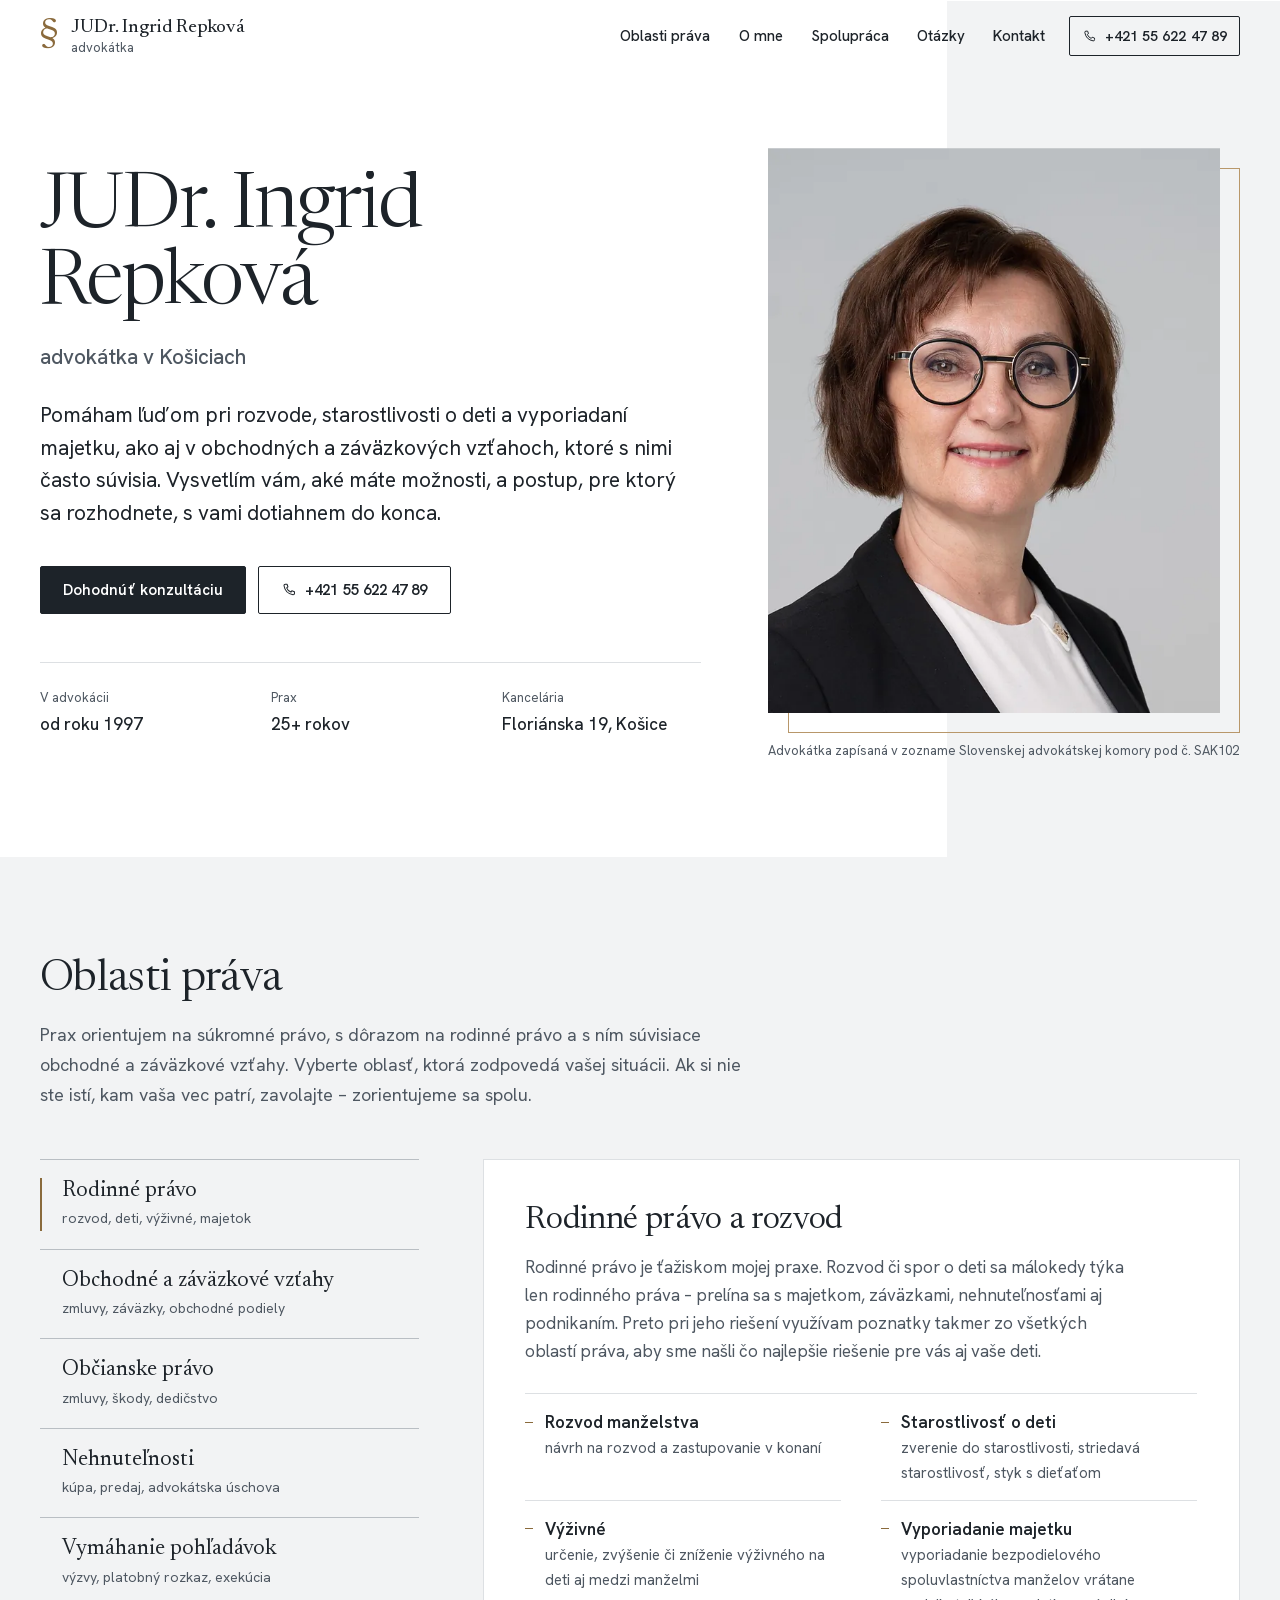
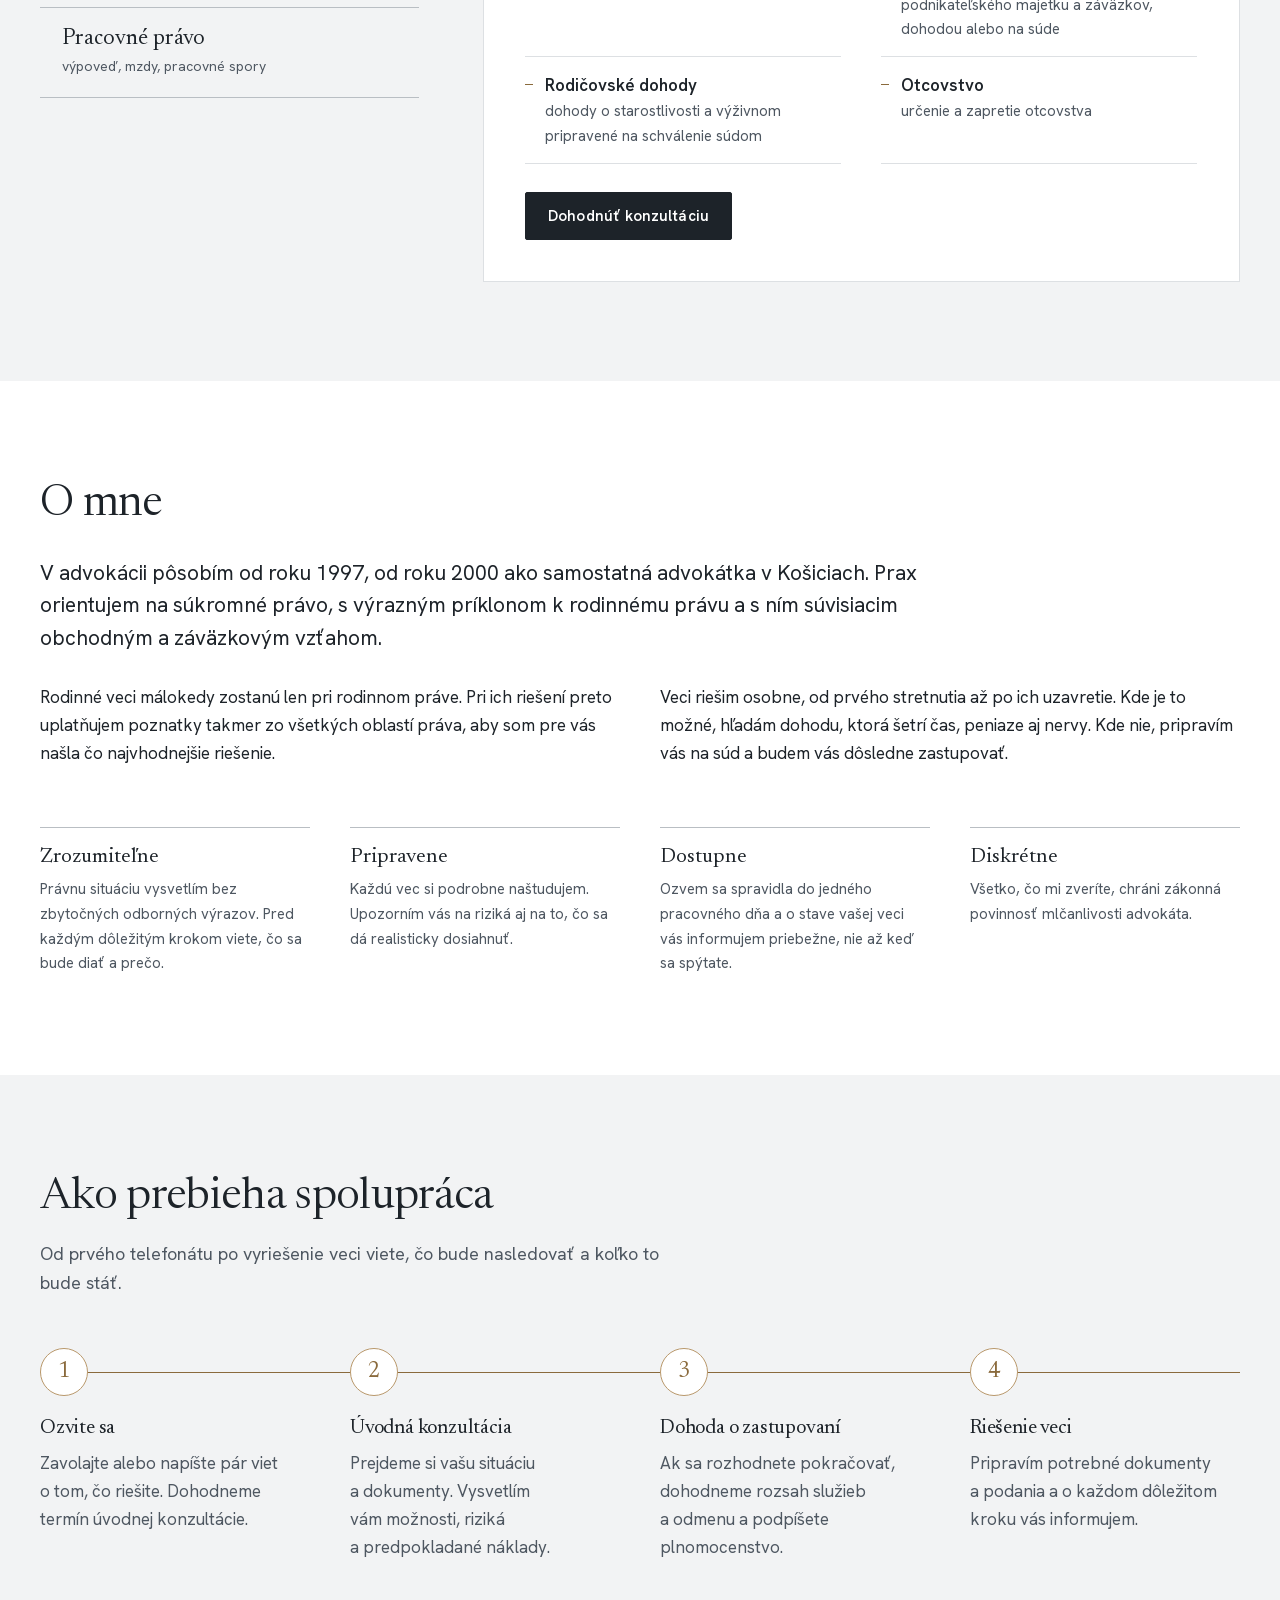
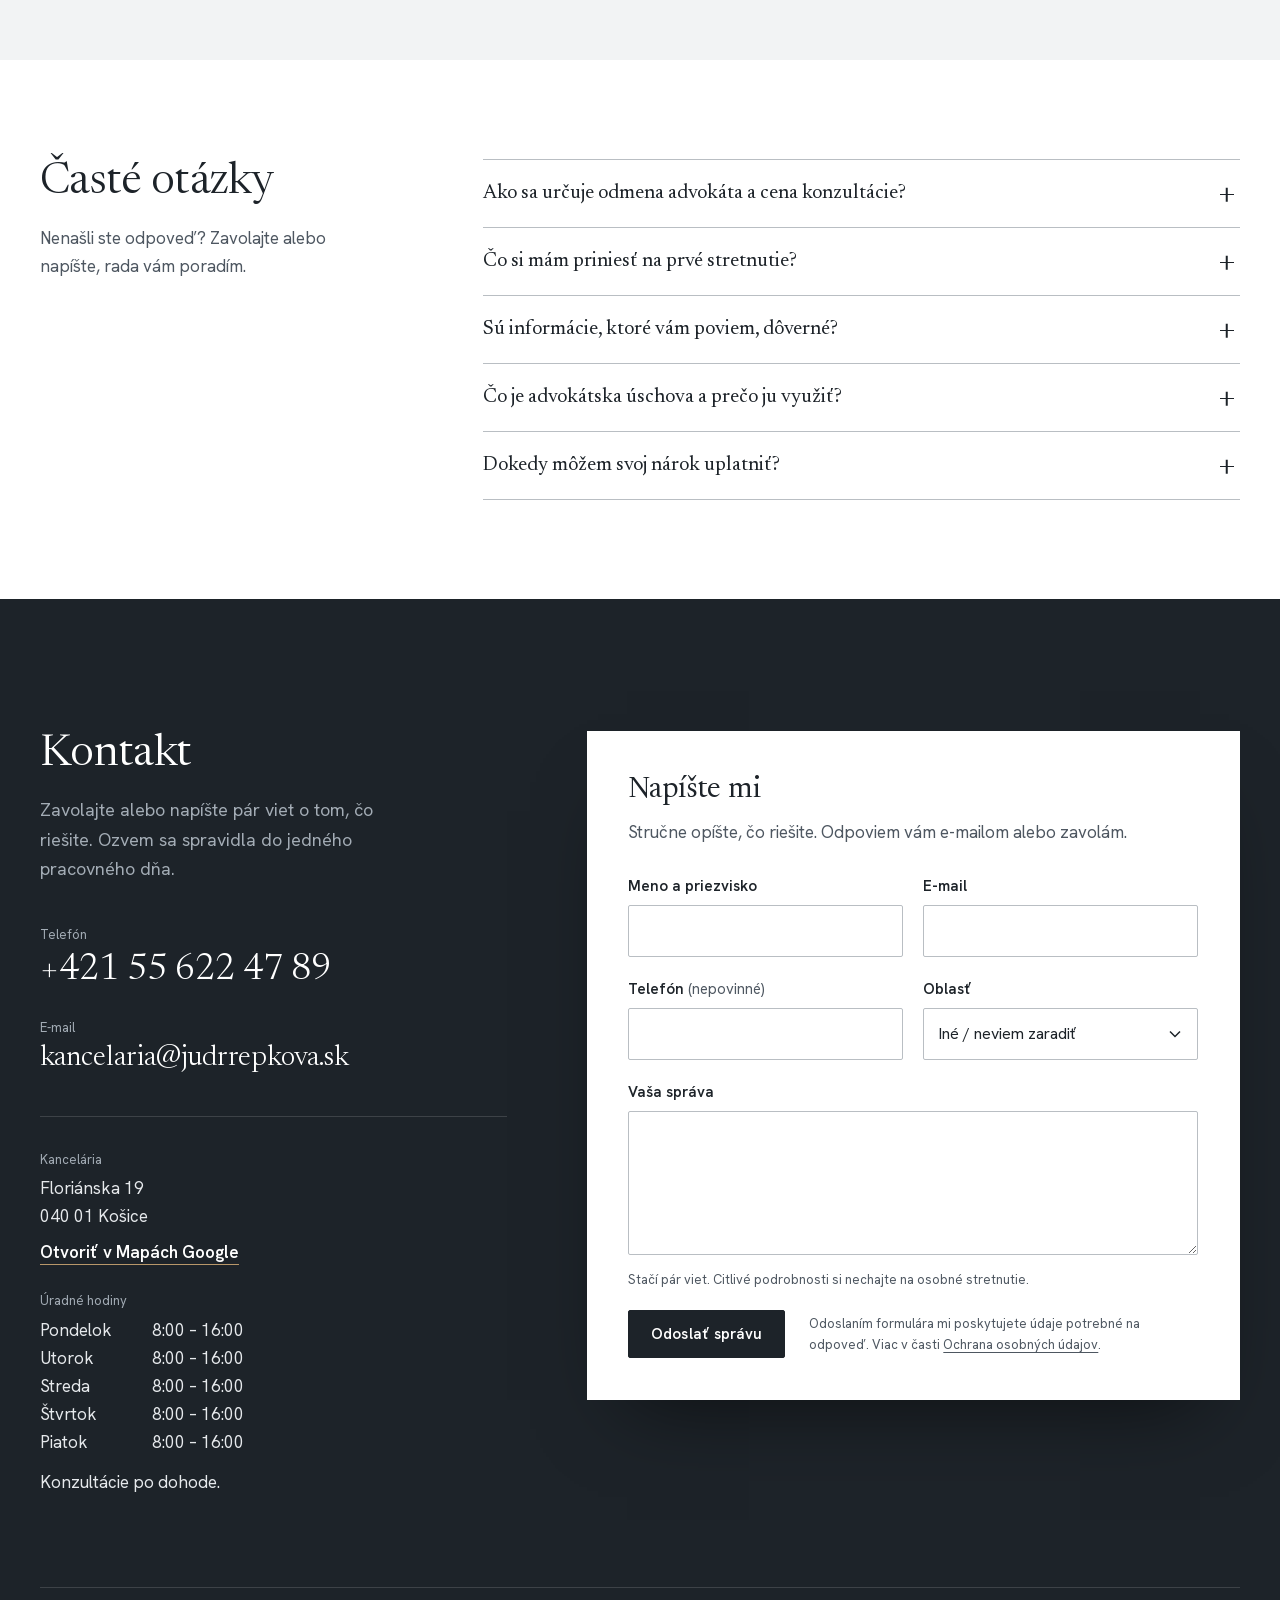
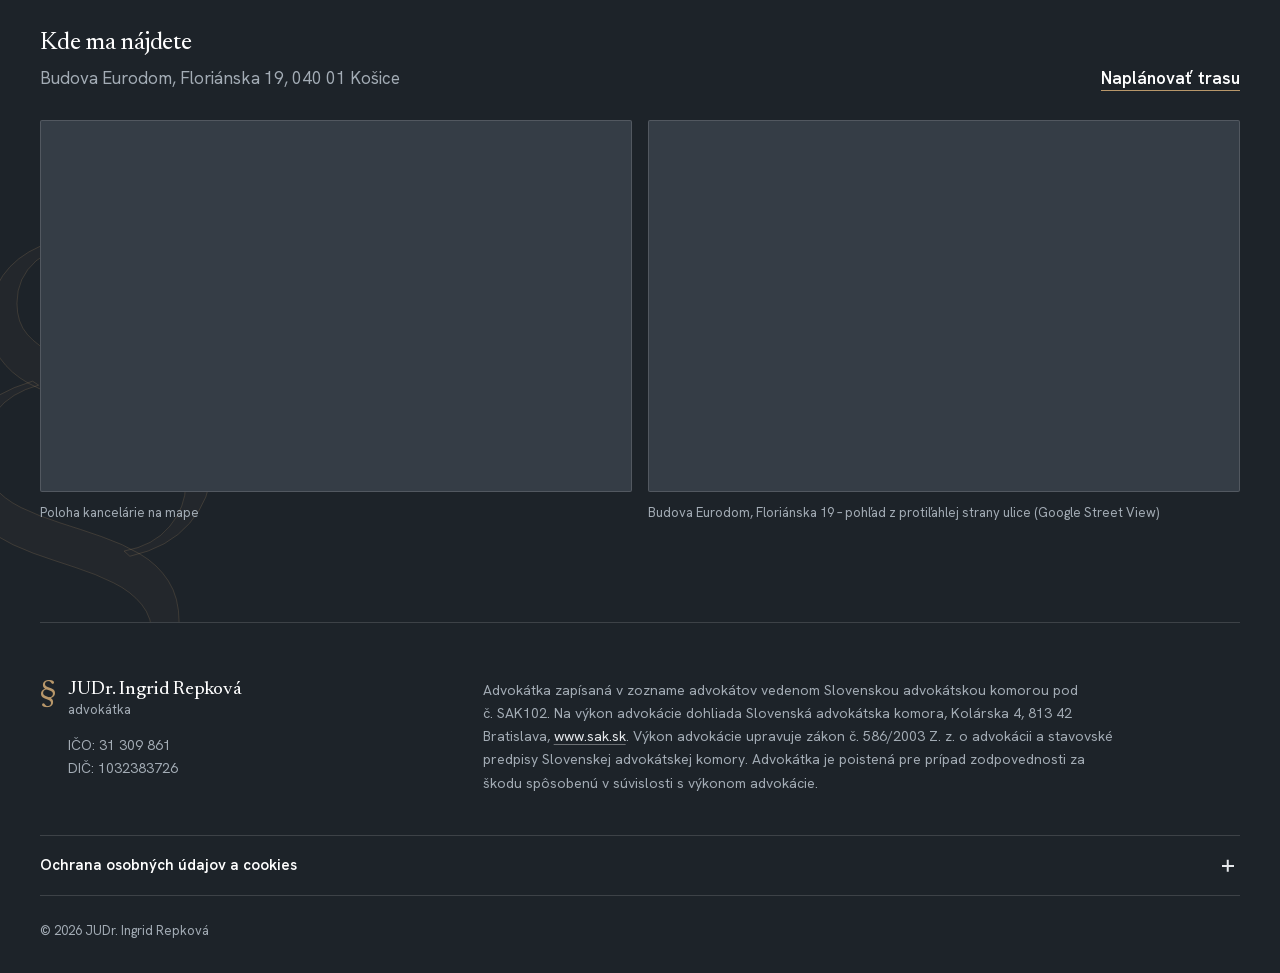
==== commit 2f264370: "finalne upravy" ====
--- a/index.html
+++ b/index.html
@@ -7,7 +7,7 @@
 <!-- SEO: názov stránky v prehliadači a vo výsledkoch Google (do ~60 znakov) -->
 <title>Advokátka Košice – advokátska kancelária JUDr. Ingrid Repková</title>
 <!-- SEO: popis vo výsledkoch vyhľadávania (do ~155 znakov) -->
-<meta name="description" content="Advokátka JUDr. Ingrid Repková, Košice: rodinné a občianske právo, nehnuteľnosti, obchodné a pracovné právo, vymáhanie pohľadávok. Konzultácie aj online.">
+<meta name="description" content="Advokátka JUDr. Ingrid Repková, Košice: rodinné právo a súvisiace obchodné a záväzkové vzťahy, občianske právo, nehnuteľnosti. V advokácii od roku 1997.">
 <meta name="robots" content="index, follow, max-image-preview:large">
 <link rel="canonical" href="https://www.judrrepkova.sk/">
 
@@ -16,7 +16,7 @@
 <meta property="og:locale" content="sk_SK">
 <meta property="og:site_name" content="JUDr. Ingrid Repková, advokátka">
 <meta property="og:title" content="Advokátka Košice – advokátska kancelária JUDr. Ingrid Repková">
-<meta property="og:description" content="Advokátka JUDr. Ingrid Repková, Košice: rodinné a občianske právo, nehnuteľnosti, obchodné a pracovné právo, vymáhanie pohľadávok. Konzultácie aj online.">
+<meta property="og:description" content="Advokátka JUDr. Ingrid Repková, Košice: rodinné právo a súvisiace obchodné a záväzkové vzťahy, občianske právo, nehnuteľnosti. V advokácii od roku 1997.">
 <meta property="og:url" content="https://www.judrrepkova.sk/">
 <meta property="og:image" content="https://www.judrrepkova.sk/assets/img/og-image.jpg">
 <meta property="og:image:width" content="1200">
@@ -31,7 +31,7 @@
 <link rel="manifest" href="site.webmanifest">
 <link rel="preload" href="assets/fonts/newsreader-var.woff2" as="font" type="font/woff2" crossorigin>
 <link rel="preload" href="assets/fonts/hanken-grotesk-var.woff2" as="font" type="font/woff2" crossorigin>
-<link rel="stylesheet" href="assets/css/style.css?v=5">
+<link rel="stylesheet" href="assets/css/style.css?v=13">
 <script>document.documentElement.classList.add('js');</script>
 <!-- Meranie (Google Tag Manager) a súhlas s cookies – ID kontajnera sa nastavuje v assets/js/consent.js -->
 <script src="assets/js/consent.js?v=3"></script>
@@ -46,8 +46,15 @@
       "url": "https://www.judrrepkova.sk/",
       "image": "https://www.judrrepkova.sk/assets/img/advokatka-portret-960.jpg",
       "logo": "https://www.judrrepkova.sk/assets/img/icon-512.png",
-      "telephone": "+421903817161",
+      "telephone": "+421556224789",
       "email": "kancelaria@judrrepkova.sk",
+      "taxID": "1032383726",
+      "identifier": {
+        "@type": "PropertyValue",
+        "propertyID": "IČO",
+        "value": "31309861"
+      },
+      "foundingDate": "2000",
       "address": {
         "@type": "PostalAddress",
         "streetAddress": "Floriánska 19",
@@ -79,10 +86,6 @@
           "closes": "16:00"
         }
       ],
-      "knowsLanguage": [
-        "sk",
-        "en"
-      ],
       "founder": {
         "@id": "https://www.judrrepkova.sk/#advokatka"
       },
@@ -96,16 +99,16 @@
               "@type": "Service",
               "name": "Rodinné právo a rozvod",
               "url": "https://www.judrrepkova.sk/#rodinne-pravo",
-              "description": "Rozvod, starostlivosť o deti, výživné a vyporiadanie spoločného majetku manželov."
+              "description": "Rozvod, starostlivosť o deti, výživné a vyporiadanie spoločného majetku manželov vrátane podnikateľského majetku a záväzkov."
             }
           },
           {
             "@type": "Offer",
             "itemOffered": {
               "@type": "Service",
-              "name": "Nehnuteľnosti a prevod vlastníctva",
-              "url": "https://www.judrrepkova.sk/#nehnutelnosti",
-              "description": "Kúpne a darovacie zmluvy, advokátska úschova a vklad do katastra."
+              "name": "Obchodné a záväzkové vzťahy",
+              "url": "https://www.judrrepkova.sk/#obchodne-pravo",
+              "description": "Obchodné zmluvy, porušenie zmluvy, obchodný podiel a podnikanie manželov, založenie a zmeny s.r.o."
             }
           },
           {
@@ -121,9 +124,9 @@
             "@type": "Offer",
             "itemOffered": {
               "@type": "Service",
-              "name": "Obchodné právo a obchodné spoločnosti",
-              "url": "https://www.judrrepkova.sk/#obchodne-pravo",
-              "description": "Založenie a zmeny s.r.o., obchodné zmluvy a obchodné podmienky."
+              "name": "Nehnuteľnosti a prevod vlastníctva",
+              "url": "https://www.judrrepkova.sk/#nehnutelnosti",
+              "description": "Kúpne a darovacie zmluvy, advokátska úschova a vklad do katastra."
             }
           },
           {
@@ -153,6 +156,15 @@
       "name": "Ingrid Repková",
       "honorificPrefix": "JUDr.",
       "jobTitle": "advokátka",
+      "description": "Advokátka v Košiciach. V advokácii pôsobí od roku 1997, od roku 2000 ako samostatná advokátka. Venuje sa súkromnému právu, predovšetkým rodinnému právu a súvisiacim obchodným a záväzkovým vzťahom.",
+      "knowsAbout": [
+        "Rodinné právo",
+        "Obchodné a záväzkové vzťahy",
+        "Občianske právo",
+        "Nehnuteľnosti",
+        "Vymáhanie pohľadávok",
+        "Pracovné právo"
+      ],
       "image": "https://www.judrrepkova.sk/assets/img/advokatka-portret-960.jpg",
       "url": "https://www.judrrepkova.sk/#o-mne",
       "worksFor": {
@@ -179,7 +191,7 @@
       "@id": "https://www.judrrepkova.sk/#stranka",
       "url": "https://www.judrrepkova.sk/",
       "name": "Advokátka Košice – advokátska kancelária JUDr. Ingrid Repková",
-      "description": "Advokátka JUDr. Ingrid Repková, Košice: rodinné a občianske právo, nehnuteľnosti, obchodné a pracovné právo, vymáhanie pohľadávok. Konzultácie aj online.",
+      "description": "Advokátka JUDr. Ingrid Repková, Košice: rodinné právo a súvisiace obchodné a záväzkové vzťahy, občianske právo, nehnuteľnosti. V advokácii od roku 1997.",
       "isPartOf": {
         "@id": "https://www.judrrepkova.sk/#web"
       },
@@ -195,18 +207,10 @@
       "mainEntity": [
         {
           "@type": "Question",
-          "name": "Koľko stojí úvodná konzultácia?",
+          "name": "Ako sa určuje odmena advokáta a cena konzultácie?",
           "acceptedAnswer": {
             "@type": "Answer",
-            "text": "Cenu úvodnej konzultácie vám poviem vopred, keď budeme dohadovať termín. Aktuálne je to XX € za hodinu vrátane DPH."
-          }
-        },
-        {
-          "@type": "Question",
-          "name": "Ako sa určuje odmena advokáta?",
-          "acceptedAnswer": {
-            "@type": "Answer",
-            "text": "Odmenu dohodneme vopred: hodinovú, paušálnu alebo za jednotlivé úkony. Ak sa odmena nedohodne, určí sa podľa vyhlášky Ministerstva spravodlivosti SR č. 655/2004 Z. z. o odmenách a náhradách advokátov za poskytovanie právnych služieb."
+            "text": "Cena konzultácie aj odmena za zastupovanie závisí od konkrétnej situácie – najmä od povahy a náročnosti veci a rozsahu potrebnej práce. Pre informácie o cene ma prosím kontaktujte. Odmenu vždy dohodneme vopred: hodinovú, paušálnu alebo za jednotlivé úkony. Ak sa nedohodne, určí sa podľa vyhlášky Ministerstva spravodlivosti SR č. 655/2004 Z. z. o odmenách a náhradách advokátov za poskytovanie právnych služieb."
           }
         },
         {
@@ -215,14 +219,6 @@
           "acceptedAnswer": {
             "@type": "Answer",
             "text": "Všetky dokumenty, ktoré s vecou súvisia: zmluvy, korešpondenciu, rozhodnutia úradov či súdov a stručný prehľad udalostí. Ak ich máte elektronicky, môžete ich poslať aj vopred e-mailom."
-          }
-        },
-        {
-          "@type": "Question",
-          "name": "Dá sa konzultácia uskutočniť online?",
-          "acceptedAnswer": {
-            "@type": "Answer",
-            "text": "Áno. Konzultáciu môžeme absolvovať aj cez videohovor alebo telefonicky a dokumenty si vymeníme e-mailom."
           }
         },
         {
@@ -278,7 +274,7 @@
       <a class="btn btn--primary btn--block site-nav__cta" href="#formular" data-cta="menu-konzultacia">Dohodnúť konzultáciu</a>
     </nav>
     <div class="header__actions">
-      <a class="btn btn--outline btn--small header__phone" href="tel:+421903817161" data-cta="hlavicka-telefon"><svg viewBox="0 0 24 24" aria-hidden="true" focusable="false"><path d="M6.6 3.5h2.6l1.4 4-2 1.4a11.6 11.6 0 0 0 6.5 6.5l1.4-2 4 1.4v2.6a2 2 0 0 1-2.2 2A16.6 16.6 0 0 1 4.6 5.7a2 2 0 0 1 2-2.2Z" fill="none" stroke="currentColor" stroke-width="1.6" stroke-linejoin="round"/></svg><span class="header__phone-number">+421 903 817 161</span></a>
+      <a class="btn btn--outline btn--small header__phone" href="tel:+421556224789" data-cta="hlavicka-telefon"><svg viewBox="0 0 24 24" aria-hidden="true" focusable="false"><path d="M6.6 3.5h2.6l1.4 4-2 1.4a11.6 11.6 0 0 0 6.5 6.5l1.4-2 4 1.4v2.6a2 2 0 0 1-2.2 2A16.6 16.6 0 0 1 4.6 5.7a2 2 0 0 1 2-2.2Z" fill="none" stroke="currentColor" stroke-width="1.6" stroke-linejoin="round"/></svg><span class="header__phone-number">+421 55 622 47 89</span></a>
       <button class="nav-toggle" type="button" aria-expanded="false" aria-controls="site-nav"><span class="nav-toggle__bars" aria-hidden="true"></span>Menu</button>
     </div>
   </div>
@@ -293,15 +289,15 @@
         <span class="hero__name"><span>JUDr. Ingrid Repková</span></span>
         <span class="hero__role">advokátka v&nbsp;Košiciach</span>
       </h1>
-      <p class="hero__lead">Pomáham ľuďom a&nbsp;firmám pri rozvode, prevode nehnuteľností, zmluvách či vymáhaní pohľadávok. Vysvetlím vám, aké máte možnosti, a&nbsp;postup, pre ktorý sa rozhodnete, s&nbsp;vami dotiahnem do konca.</p>
+      <p class="hero__lead">Pomáham ľuďom pri rozvode, starostlivosti o&nbsp;deti a&nbsp;vyporiadaní majetku, ako aj v&nbsp;obchodných a&nbsp;záväzkových vzťahoch, ktoré s&nbsp;nimi často súvisia. Vysvetlím vám, aké máte možnosti, a&nbsp;postup, pre ktorý sa rozhodnete, s&nbsp;vami dotiahnem do konca.</p>
       <div class="hero__actions">
         <a class="btn btn--primary" href="#formular" data-cta="uvod-konzultacia">Dohodnúť konzultáciu</a>
-        <a class="btn btn--outline" href="tel:+421903817161" data-cta="uvod-telefon"><svg viewBox="0 0 24 24" aria-hidden="true" focusable="false"><path d="M6.6 3.5h2.6l1.4 4-2 1.4a11.6 11.6 0 0 0 6.5 6.5l1.4-2 4 1.4v2.6a2 2 0 0 1-2.2 2A16.6 16.6 0 0 1 4.6 5.7a2 2 0 0 1 2-2.2Z" fill="none" stroke="currentColor" stroke-width="1.6" stroke-linejoin="round"/></svg>+421 903 817 161</a>
+        <a class="btn btn--outline" href="tel:+421556224789" data-cta="uvod-telefon"><svg viewBox="0 0 24 24" aria-hidden="true" focusable="false"><path d="M6.6 3.5h2.6l1.4 4-2 1.4a11.6 11.6 0 0 0 6.5 6.5l1.4-2 4 1.4v2.6a2 2 0 0 1-2.2 2A16.6 16.6 0 0 1 4.6 5.7a2 2 0 0 1 2-2.2Z" fill="none" stroke="currentColor" stroke-width="1.6" stroke-linejoin="round"/></svg>+421 55 622 47 89</a>
       </div>
       <dl class="facts">
+        <div><dt>V&nbsp;advokácii</dt><dd>od roku 1997</dd></div>
+        <div><dt>Prax</dt><dd>25+ rokov</dd></div>
         <div><dt>Kancelária</dt><dd>Floriánska 19, Košice</dd></div>
-        <div><dt>Konzultácie</dt><dd>osobne aj online</dd></div>
-        <div><dt>Jazyky</dt><dd>slovenský, anglický</dd></div>
       </dl>
     </div>
     <figure class="portrait">
@@ -311,7 +307,7 @@
           <img src="assets/img/advokatka-portret-960.jpg" srcset="assets/img/advokatka-portret-640.jpg 640w, assets/img/advokatka-portret-960.jpg 960w" sizes="(min-width: 60em) 30rem, (min-width: 30em) 26rem, 92vw" width="960" height="1200" alt="JUDr. Ingrid Repková, advokátka" fetchpriority="high" decoding="async">
         </picture>
       </div>
-      <figcaption>Advokátka zapísaná v&nbsp;zozname Slovenskej advokátskej komory pod č.&nbsp;0000</figcaption>
+      <figcaption>Advokátka zapísaná v&nbsp;zozname Slovenskej advokátskej komory pod č.&nbsp;SAK102</figcaption>
     </figure>
   </div>
 </section>
@@ -320,43 +316,43 @@
   <div class="container">
     <div class="section__head">
       <h2 id="oblasti-nadpis">Oblasti práva</h2>
-      <p>Pomáham občanom aj podnikateľom. Vyberte oblasť, ktorá zodpovedá vašej situácii. Ak si nie ste istí, kam vaša vec patrí, zavolajte&nbsp;– zorientujeme sa spolu.</p>
+      <p>Prax orientujem na súkromné právo, s&nbsp;dôrazom na rodinné právo a&nbsp;s&nbsp;ním súvisiace obchodné a&nbsp;záväzkové vzťahy. Vyberte oblasť, ktorá zodpovedá vašej situácii. Ak si nie ste istí, kam vaša vec patrí, zavolajte&nbsp;– zorientujeme sa spolu.</p>
     </div>
     <div class="areas" data-tabs>
       <ul class="areas__nav" data-tablist>
-          <li><button class="areas__tab" type="button" data-tab="rodinne-pravo" aria-selected="true"><span class="areas__tab-name">Rodinné právo</span><span class="areas__tab-desc">rozvod, deti, výživné</span></button></li>
+          <li><button class="areas__tab" type="button" data-tab="rodinne-pravo" aria-selected="true"><span class="areas__tab-name">Rodinné právo</span><span class="areas__tab-desc">rozvod, deti, výživné, majetok</span></button></li>
+          <li><button class="areas__tab" type="button" data-tab="obchodne-pravo" aria-selected="false"><span class="areas__tab-name">Obchodné a&nbsp;záväzkové vzťahy</span><span class="areas__tab-desc">zmluvy, záväzky, obchodné podiely</span></button></li>
+          <li><button class="areas__tab" type="button" data-tab="obcianske-pravo" aria-selected="false"><span class="areas__tab-name">Občianske právo</span><span class="areas__tab-desc">zmluvy, škody, dedičstvo</span></button></li>
           <li><button class="areas__tab" type="button" data-tab="nehnutelnosti" aria-selected="false"><span class="areas__tab-name">Nehnuteľnosti</span><span class="areas__tab-desc">kúpa, predaj, advokátska úschova</span></button></li>
-          <li><button class="areas__tab" type="button" data-tab="obcianske-pravo" aria-selected="false"><span class="areas__tab-name">Občianske právo</span><span class="areas__tab-desc">zmluvy, škody, dedičstvo</span></button></li>
-          <li><button class="areas__tab" type="button" data-tab="obchodne-pravo" aria-selected="false"><span class="areas__tab-name">Obchodné právo</span><span class="areas__tab-desc">s.r.o., zmluvy, obchodné podmienky</span></button></li>
           <li><button class="areas__tab" type="button" data-tab="vymahanie-pohladavok" aria-selected="false"><span class="areas__tab-name">Vymáhanie pohľadávok</span><span class="areas__tab-desc">výzvy, platobný rozkaz, exekúcia</span></button></li>
           <li><button class="areas__tab" type="button" data-tab="pracovne-pravo" aria-selected="false"><span class="areas__tab-name">Pracovné právo</span><span class="areas__tab-desc">výpoveď, mzdy, pracovné spory</span></button></li>
       </ul>
       <div class="areas__panels">
         <article class="area-panel is-active" id="rodinne-pravo">
           <h3 class="area-panel__title">Rodinné právo a rozvod</h3>
-          <p class="area-panel__lead">Rozvod alebo spor o&nbsp;deti patrí k&nbsp;najnáročnejším obdobiam v&nbsp;živote. Pomôžem vám zorientovať sa v&nbsp;možnostiach, pripravím potrebné návrhy a&nbsp;budem vás zastupovať tak, aby ste v&nbsp;každom kroku vedeli, čo vás čaká.</p>
+          <p class="area-panel__lead">Rodinné právo je ťažiskom mojej praxe. Rozvod či spor o&nbsp;deti sa málokedy týka len rodinného práva&nbsp;– prelína sa s&nbsp;majetkom, záväzkami, nehnuteľnosťami aj podnikaním. Preto pri jeho riešení využívam poznatky takmer zo všetkých oblastí práva, aby sme našli čo najlepšie riešenie pre vás aj vaše deti.</p>
           <ul class="services">
               <li><strong>Rozvod manželstva</strong><span>návrh na rozvod a&nbsp;zastupovanie v&nbsp;konaní</span></li>
               <li><strong>Starostlivosť o&nbsp;deti</strong><span>zverenie do starostlivosti, striedavá starostlivosť, styk s&nbsp;dieťaťom</span></li>
               <li><strong>Výživné</strong><span>určenie, zvýšenie či zníženie výživného na deti aj medzi manželmi</span></li>
-              <li><strong>Vyporiadanie majetku</strong><span>vyporiadanie bezpodielového spoluvlastníctva manželov dohodou alebo na súde</span></li>
+              <li><strong>Vyporiadanie majetku</strong><span>vyporiadanie bezpodielového spoluvlastníctva manželov vrátane podnikateľského majetku a&nbsp;záväzkov, dohodou alebo na súde</span></li>
               <li><strong>Rodičovské dohody</strong><span>dohody o&nbsp;starostlivosti a&nbsp;výživnom pripravené na schválenie súdom</span></li>
               <li><strong>Otcovstvo</strong><span>určenie a&nbsp;zapretie otcovstva</span></li>
           </ul>
           <a class="btn btn--primary area-panel__cta" href="#formular" data-oblast="rodinne-pravo">Dohodnúť konzultáciu</a>
         </article>
-        <article class="area-panel" id="nehnutelnosti">
-          <h3 class="area-panel__title">Nehnuteľnosti a prevod vlastníctva</h3>
-          <p class="area-panel__lead">Kúpa či predaj bytu, domu alebo pozemku býva najväčšou transakciou v&nbsp;živote. Pripravím zmluvy, preverím právny stav nehnuteľnosti a&nbsp;zabezpečím, aby peniaze aj vlastníctvo prešli bezpečne.</p>
+        <article class="area-panel" id="obchodne-pravo">
+          <h3 class="area-panel__title">Obchodné a záväzkové vzťahy</h3>
+          <p class="area-panel__lead">Rodinné a&nbsp;majetkové veci sa často prelínajú so zmluvami, dlhmi či podnikaním. Pomáham ľuďom aj podnikateľom pri vzniku a&nbsp;plnení záväzkov aj v&nbsp;sporoch z&nbsp;nich&nbsp;– od prípravy zmluvy až po uplatnenie nároku na súde.</p>
           <ul class="services">
-              <li><strong>Kúpne a&nbsp;darovacie zmluvy</strong><span>byty, domy, pozemky aj podiely na nehnuteľnostiach</span></li>
-              <li><strong>Autorizácia zmlúv</strong><span>autorizácia zmluvy o&nbsp;prevode nehnuteľnosti advokátom</span></li>
-              <li><strong>Advokátska úschova</strong><span>vyplatenie kúpnej ceny až po splnení dohodnutých podmienok</span></li>
-              <li><strong>Návrh na vklad</strong><span>príprava a&nbsp;podanie návrhu na vklad do katastra nehnuteľností</span></li>
-              <li><strong>Nájom</strong><span>nájomné zmluvy a&nbsp;spory z&nbsp;nájmu bytov a&nbsp;nebytových priestorov</span></li>
-              <li><strong>Spoluvlastníctvo a&nbsp;vecné bremená</strong><span>vyporiadanie spoluvlastníctva, vecné bremená, susedské spory</span></li>
+              <li><strong>Podnikanie a&nbsp;rodina</strong><span>obchodný podiel, spoločné podnikanie manželov a&nbsp;záväzky z&nbsp;podnikania pri rozvode</span></li>
+              <li><strong>Obchodné zmluvy</strong><span>zmluvy s&nbsp;dodávateľmi a&nbsp;odberateľmi, rámcové a&nbsp;licenčné zmluvy</span></li>
+              <li><strong>Porušenie zmluvy</strong><span>vady plnenia, omeškanie, odstúpenie od zmluvy a&nbsp;náhrada škody</span></li>
+              <li><strong>Založenie a&nbsp;zmeny spoločnosti</strong><span>založenie s.r.o., prevod obchodného podielu, zmena konateľov a&nbsp;spoločníkov</span></li>
+              <li><strong>Obchodné podmienky</strong><span>všeobecné obchodné podmienky vrátane podmienok pre e-shopy</span></li>
+              <li><strong>Korporátne dokumenty</strong><span>spoločenské zmluvy, rozhodnutia valného zhromaždenia</span></li>
           </ul>
-          <a class="btn btn--primary area-panel__cta" href="#formular" data-oblast="nehnutelnosti">Dohodnúť konzultáciu</a>
+          <a class="btn btn--primary area-panel__cta" href="#formular" data-oblast="obchodne-pravo">Dohodnúť konzultáciu</a>
         </article>
         <article class="area-panel" id="obcianske-pravo">
           <h3 class="area-panel__title">Občianske právo a zmluvy</h3>
@@ -371,18 +367,18 @@
           </ul>
           <a class="btn btn--primary area-panel__cta" href="#formular" data-oblast="obcianske-pravo">Dohodnúť konzultáciu</a>
         </article>
-        <article class="area-panel" id="obchodne-pravo">
-          <h3 class="area-panel__title">Obchodné právo a obchodné spoločnosti</h3>
-          <p class="area-panel__lead">Podnikateľom a&nbsp;obchodným spoločnostiam poskytujem priebežný právny servis aj jednorazovú pomoc: od založenia firmy cez zmluvy s&nbsp;obchodnými partnermi až po riešenie sporov.</p>
+        <article class="area-panel" id="nehnutelnosti">
+          <h3 class="area-panel__title">Nehnuteľnosti a prevod vlastníctva</h3>
+          <p class="area-panel__lead">Kúpa či predaj bytu, domu alebo pozemku býva najväčšou transakciou v&nbsp;živote. Pripravím zmluvy, preverím právny stav nehnuteľnosti a&nbsp;zabezpečím, aby peniaze aj vlastníctvo prešli bezpečne.</p>
           <ul class="services">
-              <li><strong>Založenie spoločnosti</strong><span>založenie s.r.o. a&nbsp;zápis do obchodného registra</span></li>
-              <li><strong>Zmeny v&nbsp;spoločnosti</strong><span>prevod obchodného podielu, zmena konateľov, spoločníkov a&nbsp;sídla</span></li>
-              <li><strong>Obchodné zmluvy</strong><span>zmluvy s&nbsp;dodávateľmi a&nbsp;odberateľmi, rámcové a&nbsp;licenčné zmluvy</span></li>
-              <li><strong>Obchodné podmienky</strong><span>všeobecné obchodné podmienky vrátane podmienok pre e-shopy</span></li>
-              <li><strong>Register partnerov verejného sektora</strong><span>zápis a&nbsp;overovanie údajov ako oprávnená osoba</span></li>
-              <li><strong>Korporátne dokumenty</strong><span>spoločenské zmluvy, rozhodnutia valného zhromaždenia</span></li>
+              <li><strong>Kúpne a&nbsp;darovacie zmluvy</strong><span>byty, domy, pozemky aj podiely na nehnuteľnostiach</span></li>
+              <li><strong>Autorizácia zmlúv</strong><span>autorizácia zmluvy o&nbsp;prevode nehnuteľnosti advokátom</span></li>
+              <li><strong>Advokátska úschova</strong><span>vyplatenie kúpnej ceny až po splnení dohodnutých podmienok</span></li>
+              <li><strong>Návrh na vklad</strong><span>príprava a&nbsp;podanie návrhu na vklad do katastra nehnuteľností</span></li>
+              <li><strong>Nájom</strong><span>nájomné zmluvy a&nbsp;spory z&nbsp;nájmu bytov a&nbsp;nebytových priestorov</span></li>
+              <li><strong>Spoluvlastníctvo a&nbsp;vecné bremená</strong><span>vyporiadanie spoluvlastníctva, vecné bremená, susedské spory</span></li>
           </ul>
-          <a class="btn btn--primary area-panel__cta" href="#formular" data-oblast="obchodne-pravo">Dohodnúť konzultáciu</a>
+          <a class="btn btn--primary area-panel__cta" href="#formular" data-oblast="nehnutelnosti">Dohodnúť konzultáciu</a>
         </article>
         <article class="area-panel" id="vymahanie-pohladavok">
           <h3 class="area-panel__title">Vymáhanie pohľadávok</h3>
@@ -417,20 +413,18 @@
 
 <section class="section" id="o-mne" aria-labelledby="o-mne-nadpis">
   <div class="container about">
-    <figure class="about__media">
-      <img src="assets/img/navrh-kancelaria.svg" width="1600" height="1200" alt="Ilustračný návrh – interiér advokátskej kancelárie" loading="lazy" decoding="async">
-    </figure>
-    <div class="about__text">
-      <h2 id="o-mne-nadpis">O mne</h2>
-      <p class="about__lead">Som advokátka so samostatnou praxou v&nbsp;Košiciach. Zastupujem občanov aj podnikateľov&nbsp;– v&nbsp;rodinných veciach, pri prevodoch nehnuteľností, v&nbsp;obchodných vzťahoch aj pri vymáhaní pohľadávok.</p>
+    <h2 id="o-mne-nadpis">O mne</h2>
+    <p class="about__lead">V&nbsp;advokácii pôsobím od roku 1997, od roku 2000 ako samostatná advokátka v&nbsp;Košiciach. Prax orientujem na súkromné právo, s&nbsp;výrazným príklonom k&nbsp;rodinnému právu a&nbsp;s&nbsp;ním súvisiacim obchodným a&nbsp;záväzkovým vzťahom.</p>
+    <div class="about__body">
+      <p>Rodinné veci málokedy zostanú len pri rodinnom práve. Pri ich riešení preto uplatňujem poznatky takmer zo všetkých oblastí práva, aby som pre vás našla čo najvhodnejšie riešenie.</p>
       <p>Veci riešim osobne, od prvého stretnutia až po ich uzavretie. Kde je to možné, hľadám dohodu, ktorá šetrí čas, peniaze aj nervy. Kde nie, pripravím vás na súd a&nbsp;budem vás dôsledne zastupovať.</p>
-      <dl class="principles">
-          <div><dt>Zrozumiteľne</dt><dd>Právnu situáciu vysvetlím bez zbytočných odborných výrazov. Pred každým dôležitým krokom viete, čo sa bude diať a&nbsp;prečo.</dd></div>
-          <div><dt>Pripravene</dt><dd>Každú vec si podrobne naštudujem. Upozorním vás na riziká aj na to, čo sa dá realisticky dosiahnuť.</dd></div>
-          <div><dt>Dostupne</dt><dd>Ozvem sa spravidla do jedného pracovného dňa a&nbsp;o&nbsp;stave vašej veci vás informujem priebežne, nie až keď sa spýtate.</dd></div>
-          <div><dt>Diskrétne</dt><dd>Všetko, čo mi zveríte, chráni zákonná povinnosť mlčanlivosti advokáta.</dd></div>
-      </dl>
-    </div>
+    </div>
+    <dl class="principles">
+        <div><dt>Zrozumiteľne</dt><dd>Právnu situáciu vysvetlím bez zbytočných odborných výrazov. Pred každým dôležitým krokom viete, čo sa bude diať a&nbsp;prečo.</dd></div>
+        <div><dt>Pripravene</dt><dd>Každú vec si podrobne naštudujem. Upozorním vás na riziká aj na to, čo sa dá realisticky dosiahnuť.</dd></div>
+        <div><dt>Dostupne</dt><dd>Ozvem sa spravidla do jedného pracovného dňa a&nbsp;o&nbsp;stave vašej veci vás informujem priebežne, nie až keď sa spýtate.</dd></div>
+        <div><dt>Diskrétne</dt><dd>Všetko, čo mi zveríte, chráni zákonná povinnosť mlčanlivosti advokáta.</dd></div>
+    </dl>
   </div>
 </section>
 
@@ -469,20 +463,12 @@
     </div>
     <div class="faq">
       <details class="faq__item">
-        <summary class="faq__q">Koľko stojí úvodná konzultácia?</summary>
-        <div class="faq__a"><p>Cenu úvodnej konzultácie vám poviem vopred, keď budeme dohadovať termín. Aktuálne je to XX&nbsp;€ za hodinu vrátane DPH.</p></div>
-      </details>
-      <details class="faq__item">
-        <summary class="faq__q">Ako sa určuje odmena advokáta?</summary>
-        <div class="faq__a"><p>Odmenu dohodneme vopred: hodinovú, paušálnu alebo za jednotlivé úkony. Ak sa odmena nedohodne, určí sa podľa vyhlášky Ministerstva spravodlivosti SR č.&nbsp;655/2004 Z.&nbsp;z. o&nbsp;odmenách a&nbsp;náhradách advokátov za poskytovanie právnych služieb.</p></div>
+        <summary class="faq__q">Ako sa určuje odmena advokáta a&nbsp;cena konzultácie?</summary>
+        <div class="faq__a"><p>Cena konzultácie aj odmena za zastupovanie závisí od konkrétnej situácie&nbsp;– najmä od povahy a&nbsp;náročnosti veci a&nbsp;rozsahu potrebnej práce. Pre informácie o&nbsp;cene ma prosím <a href="#kontakt">kontaktujte</a>.</p><p>Odmenu vždy dohodneme vopred: hodinovú, paušálnu alebo za jednotlivé úkony. Ak sa nedohodne, určí sa podľa vyhlášky Ministerstva spravodlivosti SR č.&nbsp;655/2004 Z.&nbsp;z. o&nbsp;odmenách a&nbsp;náhradách advokátov za poskytovanie právnych služieb.</p></div>
       </details>
       <details class="faq__item">
         <summary class="faq__q">Čo si mám priniesť na prvé stretnutie?</summary>
         <div class="faq__a"><p>Všetky dokumenty, ktoré s&nbsp;vecou súvisia: zmluvy, korešpondenciu, rozhodnutia úradov či súdov a&nbsp;stručný prehľad udalostí. Ak ich máte elektronicky, môžete ich poslať aj vopred e-mailom.</p></div>
-      </details>
-      <details class="faq__item">
-        <summary class="faq__q">Dá sa konzultácia uskutočniť online?</summary>
-        <div class="faq__a"><p>Áno. Konzultáciu môžeme absolvovať aj cez videohovor alebo telefonicky a&nbsp;dokumenty si vymeníme e-mailom.</p></div>
       </details>
       <details class="faq__item">
         <summary class="faq__q">Sú informácie, ktoré vám poviem, dôverné?</summary>
@@ -506,7 +492,7 @@
       <h2 id="kontakt-nadpis">Kontakt</h2>
       <p class="contact__lead">Zavolajte alebo napíšte pár viet o&nbsp;tom, čo riešite. Ozvem sa spravidla do jedného pracovného dňa.</p>
       <ul class="contact__channels">
-        <li><span class="contact__label">Telefón</span><a class="contact__big" href="tel:+421903817161" data-cta="kontakt-telefon">+421 903 817 161</a></li>
+        <li><span class="contact__label">Telefón</span><a class="contact__big" href="tel:+421556224789" data-cta="kontakt-telefon">+421 55 622 47 89</a></li>
         <li><span class="contact__label">E-mail</span><a class="contact__big contact__big--email" href="mailto:kancelaria@judrrepkova.sk" data-cta="kontakt-email">kancelaria@judrrepkova.sk</a></li>
       </ul>
       <dl class="contact__list">
@@ -519,7 +505,16 @@
         </div>
         <div>
           <dt>Úradné hodiny</dt>
-          <dd>Pondelok&nbsp;– piatok, 8:00&nbsp;– 16:00<br>Konzultácie po dohode, aj online.</dd>
+          <dd>
+            <ul class="hours">
+              <li><span>Pondelok</span> <span>8:00&nbsp;– 16:00</span></li>
+              <li><span>Utorok</span> <span>8:00&nbsp;– 16:00</span></li>
+              <li><span>Streda</span> <span>8:00&nbsp;– 16:00</span></li>
+              <li><span>Štvrtok</span> <span>8:00&nbsp;– 16:00</span></li>
+              <li><span>Piatok</span> <span>8:00&nbsp;– 16:00</span></li>
+            </ul>
+            <p class="hours__note">Konzultácie po dohode.</p>
+          </dd>
         </div>
       </dl>
     </div>
@@ -528,7 +523,7 @@
       <div class="form-success" id="odoslane" tabindex="-1">
         <svg class="form-success__icon" viewBox="0 0 52 52" aria-hidden="true"><circle cx="26" cy="26" r="24"/><path d="M15 27.5l7.5 7.5L37.5 19"/></svg>
         <h3 class="form-card__title">Ďakujem, správa je odoslaná</h3>
-        <p>Ozvem sa vám spravidla do jedného pracovného dňa. Ak je vec naliehavá, zavolajte na <a href="tel:+421903817161" data-cta="potvrdenie-telefon">+421 903 817 161</a>.</p>
+        <p>Ozvem sa vám spravidla do jedného pracovného dňa. Ak je vec naliehavá, zavolajte na <a href="tel:+421556224789" data-cta="potvrdenie-telefon">+421 55 622 47 89</a>.</p>
         <button class="text-link form-success__again" type="button" data-form-again>Napísať ďalšiu správu</button>
       </div>
       <div class="form-wrap">
@@ -560,9 +555,9 @@
               <label for="f-oblast">Oblasť</label>
               <select id="f-oblast" name="Oblasť">
                 <option value="Rodinné právo" data-slug="rodinne-pravo">Rodinné právo</option>
+                <option value="Obchodné a záväzkové vzťahy" data-slug="obchodne-pravo">Obchodné a záväzkové vzťahy</option>
+                <option value="Občianske právo" data-slug="obcianske-pravo">Občianske právo</option>
                 <option value="Nehnuteľnosti" data-slug="nehnutelnosti">Nehnuteľnosti</option>
-                <option value="Občianske právo" data-slug="obcianske-pravo">Občianske právo</option>
-                <option value="Obchodné právo" data-slug="obchodne-pravo">Obchodné právo</option>
                 <option value="Vymáhanie pohľadávok" data-slug="vymahanie-pohladavok">Vymáhanie pohľadávok</option>
                 <option value="Pracovné právo" data-slug="pracovne-pravo">Pracovné právo</option>
                 <option value="Iné / neviem zaradiť" data-slug="ine" selected>Iné / neviem zaradiť</option>
@@ -621,14 +616,16 @@
     <div class="footer__top">
       <div class="footer__brand">
         <span class="brand__mark" aria-hidden="true">§</span>
-        <span class="brand__text">
-          <span class="brand__name">JUDr. Ingrid Repková</span>
-          <span class="brand__role">advokátka</span>
-        </span>
+        <div>
+          <span class="brand__text">
+            <span class="brand__name">JUDr. Ingrid Repková</span>
+            <span class="brand__role">advokátka</span>
+          </span>
+          <p class="footer__ids"><span>IČO: 31 309 861</span> <span>DIČ: 1032383726</span></p>
+        </div>
       </div>
       <div class="footer__legal">
-        <p>Advokátka zapísaná v&nbsp;zozname advokátov vedenom Slovenskou advokátskou komorou pod č.&nbsp;0000. Na výkon advokácie dohliada Slovenská advokátska komora, Kolárska 4, 813&nbsp;42 Bratislava, <a href="https://www.sak.sk" rel="noopener">www.sak.sk</a>. Výkon advokácie upravuje zákon č.&nbsp;586/2003 Z.&nbsp;z. o&nbsp;advokácii a&nbsp;stavovské predpisy Slovenskej advokátskej komory. Advokátka je poistená pre prípad zodpovednosti za škodu spôsobenú v&nbsp;súvislosti s&nbsp;výkonom advokácie.</p>
-        <p>IČO: 12 345 678, DIČ: 0000000000</p>
+        <p>Advokátka zapísaná v&nbsp;zozname advokátov vedenom Slovenskou advokátskou komorou pod č.&nbsp;SAK102. Na výkon advokácie dohliada Slovenská advokátska komora, Kolárska 4, 813&nbsp;42 Bratislava, <a href="https://www.sak.sk" rel="noopener">www.sak.sk</a>. Výkon advokácie upravuje zákon č.&nbsp;586/2003 Z.&nbsp;z. o&nbsp;advokácii a&nbsp;stavovské predpisy Slovenskej advokátskej komory. Advokátka je poistená pre prípad zodpovednosti za škodu spôsobenú v&nbsp;súvislosti s&nbsp;výkonom advokácie.</p>
       </div>
     </div>
     <details class="privacy" id="ochrana-osobnych-udajov">
@@ -638,7 +635,7 @@
         <p>Spracúvanie osobných údajov sa riadi nariadením (EÚ) 2016/679 (GDPR) a&nbsp;zákonom č.&nbsp;18/2018 Z.&nbsp;z. o&nbsp;ochrane osobných údajov.</p>
 
         <h3>Prevádzkovateľ</h3>
-        <p>JUDr. Ingrid Repková, advokátka, so sídlom Floriánska 19, 040 01 Košice, IČO: 12 345 678, zapísaná v&nbsp;zozname advokátov vedenom Slovenskou advokátskou komorou pod č.&nbsp;0000. Kontakt: <a href="mailto:kancelaria@judrrepkova.sk">kancelaria@judrrepkova.sk</a>, +421 903 817 161.</p>
+        <p>JUDr. Ingrid Repková, advokátka, so sídlom Floriánska 19, 040 01 Košice, IČO: 31 309 861, DIČ: 1032383726, zapísaná v&nbsp;zozname advokátov vedenom Slovenskou advokátskou komorou pod č.&nbsp;SAK102. Kontakt: <a href="mailto:kancelaria@judrrepkova.sk">kancelaria@judrrepkova.sk</a>, +421 55 622 47 89.</p>
 
         <h3>Aké údaje spracúvam a prečo</h3>
         <div class="table-scroll">
@@ -718,9 +715,9 @@
 </footer>
 
 <div class="mobile-cta" data-mobile-cta>
-  <a class="btn btn--outline" href="tel:+421903817161" data-cta="lista-telefon"><svg viewBox="0 0 24 24" aria-hidden="true" focusable="false"><path d="M6.6 3.5h2.6l1.4 4-2 1.4a11.6 11.6 0 0 0 6.5 6.5l1.4-2 4 1.4v2.6a2 2 0 0 1-2.2 2A16.6 16.6 0 0 1 4.6 5.7a2 2 0 0 1 2-2.2Z" fill="none" stroke="currentColor" stroke-width="1.6" stroke-linejoin="round"/></svg>Zavolať</a>
+  <a class="btn btn--outline" href="tel:+421556224789" data-cta="lista-telefon"><svg viewBox="0 0 24 24" aria-hidden="true" focusable="false"><path d="M6.6 3.5h2.6l1.4 4-2 1.4a11.6 11.6 0 0 0 6.5 6.5l1.4-2 4 1.4v2.6a2 2 0 0 1-2.2 2A16.6 16.6 0 0 1 4.6 5.7a2 2 0 0 1 2-2.2Z" fill="none" stroke="currentColor" stroke-width="1.6" stroke-linejoin="round"/></svg>Zavolať</a>
   <a class="btn btn--primary" href="#formular" data-cta="lista-sprava">Napísať správu</a>
 </div>
-<script src="assets/js/main.js?v=4" defer></script>
+<script src="assets/js/main.js?v=5" defer></script>
 </body>
 </html>
--- a/assets/css/style.css
+++ b/assets/css/style.css
@@ -44,8 +44,9 @@
   --c-success: #2f6b4f;
 
   /* Písma */
-  --ff-serif: "Newsreader", Georgia, "Times New Roman", serif;
-  --ff-sans: "Hanken Grotesk", system-ui, -apple-system, "Segoe UI", Roboto, Arial, sans-serif;
+  /* Generickú rodinu (serif / sans-serif) pripája každé použitie, napr. var(--ff-serif), serif */
+  --ff-serif: "Newsreader", Georgia, "Times New Roman";
+  --ff-sans: "Hanken Grotesk", system-ui, -apple-system, "Segoe UI", Roboto, Arial;
 
   /* Typografická mierka */
   --fs-xs: 0.8125rem;
@@ -94,7 +95,7 @@
   margin: 0;
   background: var(--c-white);
   color: var(--c-ink);
-  font-family: var(--ff-sans);
+  font-family: var(--ff-sans), sans-serif;
   font-size: var(--fs-body);
   line-height: 1.65;
   font-kerning: normal;
@@ -128,7 +129,7 @@
 h2,
 h3 {
   margin: 0;
-  font-family: var(--ff-serif);
+  font-family: var(--ff-serif), serif;
   font-weight: 400;
   font-optical-sizing: auto;
   line-height: 1.15;
@@ -224,7 +225,7 @@
   padding: 0.75rem 1.375rem;
   border: 1px solid transparent;
   border-radius: var(--radius);
-  font-family: var(--ff-sans);
+  font-family: var(--ff-sans), sans-serif;
   font-size: 0.9375rem;
   font-weight: 600;
   line-height: 1.2;
@@ -303,6 +304,7 @@
    -------------------------------------------------------------------------- */
 
 .site-header {
+  --progress: 0; /* podiel prečítanej stránky (0–1), nastavuje main.js pri posúvaní */
   position: sticky;
   top: 0;
   z-index: 50;
@@ -354,7 +356,7 @@
   display: block;
   height: 100%;
   background: var(--c-brass);
-  transform: scaleX(var(--progress, 0));
+  transform: scaleX(var(--progress));
   transform-origin: 0 50%;
 }
 
@@ -371,7 +373,7 @@
 }
 
 .brand__mark {
-  font-family: var(--ff-serif);
+  font-family: var(--ff-serif), serif;
   font-size: 2.25rem;
   font-weight: 400;
   line-height: 1;
@@ -385,7 +387,7 @@
 }
 
 .brand__name {
-  font-family: var(--ff-serif);
+  font-family: var(--ff-serif), serif;
   font-size: 1.1875rem;
   font-weight: 450;
   letter-spacing: -0.005em;
@@ -425,14 +427,17 @@
 }
 
 .site-nav__indicator {
+  /* Polohu a šírku podčiarknutia nastavuje main.js podľa aktívnej položky menu */
+  --x: 0px;
+  --w: 0px;
   position: absolute;
   bottom: 0.2rem;
   left: 0;
-  width: var(--w, 0);
+  width: var(--w);
   height: 1px;
   background: var(--c-brass);
   opacity: 0;
-  transform: translateX(var(--x, 0));
+  transform: translateX(var(--x));
   transition: transform 0.45s var(--ease-out), width 0.45s var(--ease-out), opacity 0.25s ease;
   pointer-events: none;
 }
@@ -465,7 +470,7 @@
   border: 1px solid var(--c-line-strong);
   border-radius: var(--radius);
   color: var(--c-ink);
-  font: 600 0.875rem/1 var(--ff-sans);
+  font: 600 0.875rem/1 var(--ff-sans), sans-serif;
   cursor: pointer;
 }
 
@@ -560,7 +565,6 @@
     right: 0;
     left: 0;
     max-height: calc(100vh - var(--header-h));
-    max-height: calc(100dvh - var(--header-h));
     padding: 0 var(--gutter) 1.5rem;
     overflow-y: auto;
     background: var(--c-white);
@@ -568,6 +572,13 @@
     box-shadow: 0 24px 40px -28px rgba(29, 35, 41, 0.45);
   }
 
+  /* Na mobile počíta aj s lištou prehliadača, ktorá sa pri posúvaní skrýva */
+  @supports (height: 100dvh) {
+    .js .site-nav {
+      max-height: calc(100dvh - var(--header-h));
+    }
+  }
+
   .js .site-nav.is-open {
     animation: menu-in 0.25s var(--ease-out) both;
   }
@@ -585,7 +596,7 @@
   .site-nav__link {
     padding: 0.875rem 0;
     border-bottom: 1px solid var(--c-line);
-    font-family: var(--ff-serif);
+    font-family: var(--ff-serif), serif;
     font-size: 1.375rem;
     font-weight: 400;
   }
@@ -666,7 +677,7 @@
 .hero__role {
   display: block;
   margin-top: 1rem;
-  font-family: var(--ff-sans);
+  font-family: var(--ff-sans), sans-serif;
   font-size: var(--fs-lead);
   font-weight: 500;
   line-height: 1.4;
@@ -689,11 +700,26 @@
 
 .facts {
   display: grid;
-  grid-template-columns: repeat(auto-fit, minmax(10rem, 1fr));
+  grid-template-columns: repeat(2, minmax(0, 1fr));
   gap: 1rem 2rem;
   margin: 3rem 0 0;
   padding-top: 1.5rem;
   border-top: 1px solid var(--c-line);
+}
+
+/* Na úzkej obrazovke nepárna posledná položka (kancelária) cez celú šírku */
+.facts > div:last-child:nth-child(odd) {
+  grid-column: 1 / -1;
+}
+
+@media (min-width: 36em) {
+  .facts {
+    grid-template-columns: repeat(3, minmax(0, 1fr));
+  }
+
+  .facts > div:last-child:nth-child(odd) {
+    grid-column: auto;
+  }
 }
 
 .facts dt {
@@ -950,7 +976,7 @@
 
 .areas__tab-name {
   display: block;
-  font-family: var(--ff-serif);
+  font-family: var(--ff-serif), serif;
   font-size: 1.375rem;
   line-height: 1.25;
   transition: color 0.2s ease;
@@ -1009,7 +1035,7 @@
   }
 
   .areas__tab-name {
-    font-family: var(--ff-sans);
+    font-family: var(--ff-sans), sans-serif;
     font-size: 0.9375rem;
     font-weight: 600;
   }
@@ -1111,43 +1137,44 @@
    O mne
    -------------------------------------------------------------------------- */
 
+/* Všetko pod sebou: nadpis, úvod, dva odseky (na širšej obrazovke vedľa seba,
+   zarovno so zásadami) a zásady */
 .about {
   display: grid;
-  gap: clamp(2rem, 1rem + 4vw, 5rem);
-  align-items: center;
-}
-
-@media (min-width: 60em) {
-  .about {
-    grid-template-columns: minmax(0, 5fr) minmax(0, 7fr);
-  }
-}
-
-.about__media {
+  gap: 1.75rem;
+}
+
+.about__lead {
+  max-width: 42em;
   margin: 0;
-}
-
-.about__media img {
-  width: 100%;
-}
-
-.about__text h2 {
-  margin-bottom: 1.25rem;
-}
-
-.about__lead {
   font-size: var(--fs-lead);
   line-height: 1.55;
 }
 
-.about__text > p {
+.about__body p {
   max-width: 36em;
+}
+
+.about__body p:last-child {
+  margin-bottom: 0;
+}
+
+@media (min-width: 40em) {
+  .about__body {
+    display: grid;
+    grid-template-columns: repeat(2, minmax(0, 1fr));
+    gap: 0 2.5rem;
+  }
+
+  .about__body p {
+    margin: 0;
+  }
 }
 
 .principles {
   display: grid;
   gap: 1.5rem 2.5rem;
-  margin-top: 2.25rem;
+  margin-top: 1rem;
 }
 
 @media (min-width: 40em) {
@@ -1156,13 +1183,20 @@
   }
 }
 
+@media (min-width: 60em) {
+  .principles {
+    grid-template-columns: repeat(4, minmax(0, 1fr));
+    margin-top: 2rem;
+  }
+}
+
 .principles div {
   padding-top: 1rem;
   border-top: 1px solid var(--c-line-strong);
 }
 
 .principles dt {
-  font-family: var(--ff-serif);
+  font-family: var(--ff-serif), serif;
   font-size: 1.3125rem;
   line-height: 1.3;
 }
@@ -1242,7 +1276,7 @@
   border: 1px solid var(--c-brass-soft);
   border-radius: 50%;
   color: var(--c-brass);
-  font-family: var(--ff-serif);
+  font-family: var(--ff-serif), serif;
   font-size: 1.375rem;
   font-variant-numeric: lining-nums;
   line-height: 1;
@@ -1314,7 +1348,7 @@
 .faq__q {
   position: relative;
   padding: 1.25rem 3rem 1.25rem 0;
-  font-family: var(--ff-serif);
+  font-family: var(--ff-serif), serif;
   font-size: 1.25rem;
   font-weight: 420;
   line-height: 1.35;
@@ -1387,7 +1421,8 @@
   position: relative;
   isolation: isolate;
   overflow: hidden;
-  padding-block: var(--section);
+  /* Na tmavom pozadí treba nad textom viac miesta než v svetlých sekciách */
+  padding-block: calc(var(--section) + 2rem) var(--section);
   background: var(--c-ink);
   color: var(--c-on-dark);
 }
@@ -1399,7 +1434,7 @@
   bottom: -0.32em;
   left: -0.12em;
   z-index: -1;
-  font-family: var(--ff-serif);
+  font-family: var(--ff-serif), serif;
   font-size: clamp(22rem, 12rem + 30vw, 46rem);
   font-weight: 300;
   line-height: 1;
@@ -1449,7 +1484,7 @@
 }
 
 .contact__big {
-  font-family: var(--ff-serif);
+  font-family: var(--ff-serif), serif;
   font-size: clamp(1.625rem, 1.3rem + 1.2vw, 2.25rem);
   font-weight: 340;
   line-height: 1.2;
@@ -1503,6 +1538,23 @@
 .contact__list .text-link:hover,
 .location .text-link:hover {
   color: var(--c-brass-light);
+}
+
+/* Úradné hodiny – každý deň na samostatnom riadku */
+.hours {
+  margin: 0;
+  padding: 0;
+  list-style: none;
+}
+
+.hours li {
+  display: grid;
+  grid-template-columns: 6rem auto;
+  gap: 1rem;
+}
+
+.hours__note {
+  margin: 0.75rem 0 0;
 }
 
 /* Mapa a pohľad z ulice na budovu */
@@ -1787,7 +1839,7 @@
 .footer__top {
   display: grid;
   gap: 1.5rem 4rem;
-  padding-top: 2.5rem;
+  padding-top: 3.5rem;
   border-top: 1px solid var(--c-line-dark);
 }
 
@@ -1814,6 +1866,16 @@
 .footer__brand .brand__role {
   display: block;
   color: var(--c-on-dark-muted);
+}
+
+/* IČO a DIČ pod menom */
+.footer__ids {
+  margin: 1rem 0 0;
+  line-height: 1.7;
+}
+
+.footer__ids span {
+  display: block;
 }
 
 .footer__legal p {
@@ -1863,7 +1925,7 @@
 
 .privacy__title {
   display: inline;
-  font-family: var(--ff-sans);
+  font-family: var(--ff-sans), sans-serif;
   font-size: 0.9375rem;
   font-weight: 600;
   letter-spacing: 0;
